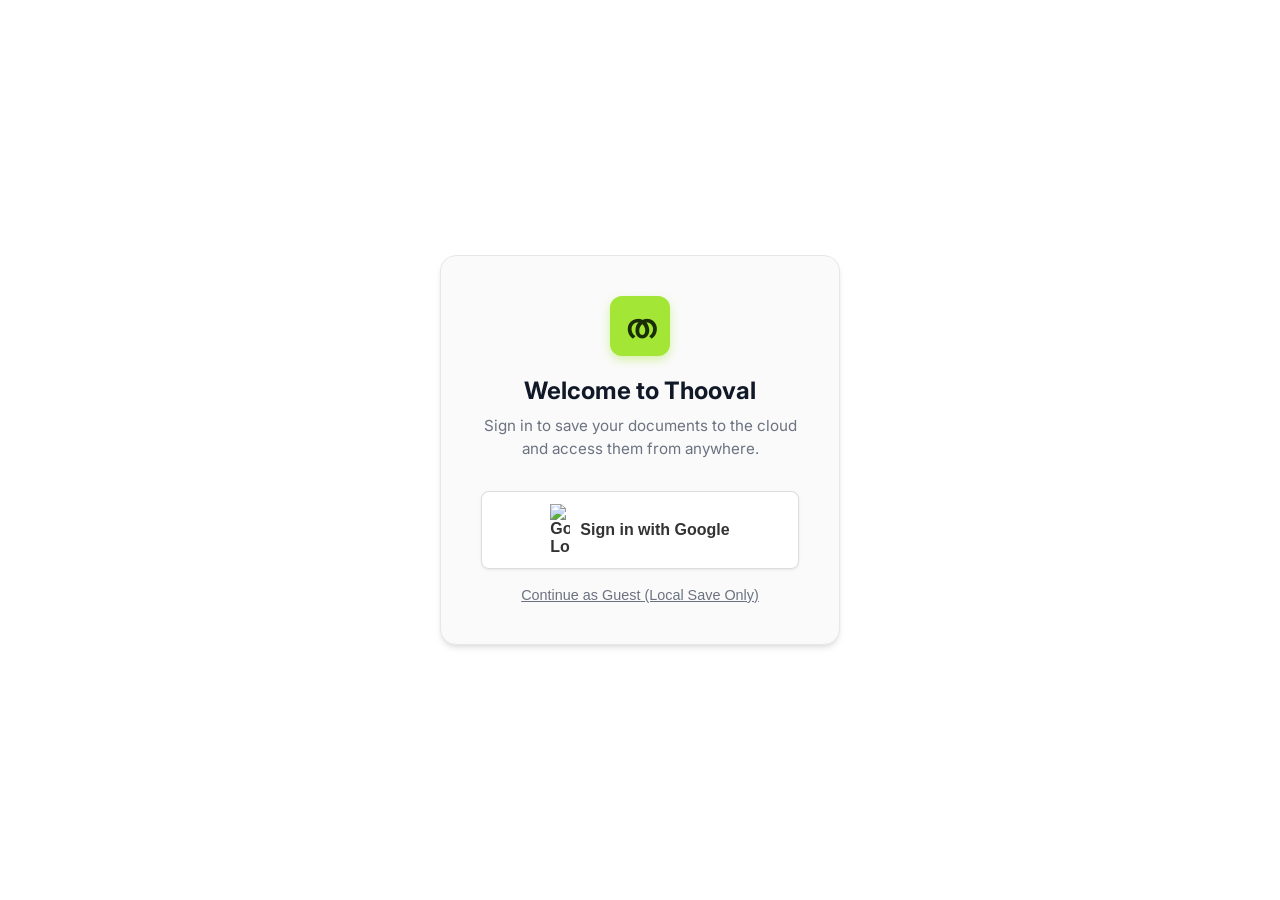
==== index.html @ 460cd30b "an" ====
<!DOCTYPE html>
<html lang="ml">
<head>
    <meta charset="UTF-8">
    <meta name="viewport" content="width=device-width, initial-scale=1.0">
    <title>Thooval | Advanced Manglish Rich Editor</title>
    <link href="https://fonts.googleapis.com/css2?family=Inter:wght@400;500;600&family=Manjari:wght@400;700&family=Chilanka&family=Gayathri:wght@400;700&family=Noto+Sans+Malayalam:wght@400;700&family=Meera+Inimai&family=Anek+Malayalam:wght@400;700&display=swap" rel="stylesheet">
    <script src="https://unpkg.com/@phosphor-icons/web"></script>
    <script src="https://code.jquery.com/jquery-3.7.1.min.js"></script>
    <style>
        :root {
            --accent-color: #a3e635; 
            --accent-hover: #84cc16;
            --accent-light: #ecfccb; 
            --text-on-accent: #1a2e05; 
            --bg-main: #ffffff;
            --bg-sidebar: #fafafa;
            --text-primary: #111827;
            --text-secondary: #6b7280;
            --border-color: #e5e7eb;
            --radius: 8px;
            --shadow: 0 4px 6px -1px rgba(0, 0, 0, 0.1), 0 2px 4px -1px rgba(0, 0, 0, 0.06);
        }
        body.dark-theme {
            --bg-main: #111827;
            --bg-sidebar: #1f2937;
            --text-primary: #f9fafb;
            --text-secondary: #9ca3af;
            --border-color: #374151;
            --accent-light: #374151;
            --text-on-accent: #111827;
            --shadow: 0 4px 6px -1px rgba(0, 0, 0, 0.5);
        }
        * { box-sizing: border-box; margin: 0; padding: 0; }
        body { font-family: 'Inter', sans-serif; background-color: var(--bg-main); color: var(--text-primary); height: 100vh; width: 100vw; overflow: hidden; display: flex; transition: background-color 0.3s, color 0.3s; }

        /* --- LOGIN OVERLAY & BACKGROUND ANIMATION --- */
        .login-overlay { position: fixed; top: 0; left: 0; width: 100vw; height: 100vh; background: var(--bg-main); z-index: 9999; display: flex; justify-content: center; align-items: center; flex-direction: column; transition: opacity 0.5s ease; overflow: hidden; }
        
        /* Background Floating Letters Animation */
        .bg-animation { position: absolute; top: 0; left: 0; width: 100%; height: 100%; z-index: -1; pointer-events: none; overflow: hidden; }
        .bg-letter { position: absolute; font-size: 5rem; color: var(--accent-color); opacity: 0; font-family: 'Chilanka', cursive; font-weight: bold; animation: floatAndFade 8s infinite ease-in-out; filter: blur(0.5px); }
        @keyframes floatAndFade {
            0% { opacity: 0; transform: scale(0.6) translateY(30px) rotate(-10deg); }
            30% { opacity: 0.15; transform: scale(1.1) translateY(0) rotate(5deg); }
            70% { opacity: 0.15; transform: scale(1) translateY(-15px) rotate(0deg); }
            100% { opacity: 0; transform: scale(0.8) translateY(-40px) rotate(10deg); }
        }

        .login-box { background: var(--bg-sidebar); border: 1px solid var(--border-color); padding: 40px; border-radius: 16px; box-shadow: var(--shadow); text-align: center; max-width: 400px; width: 90%; position: relative; z-index: 10; backdrop-filter: blur(10px); }
        .login-logo { width: 60px; height: 60px; background-color: var(--accent-color); color: var(--text-on-accent); border-radius: 12px; display: flex; justify-content: center; align-items: center; font-size: 2rem; font-weight: bold; margin: 0 auto 20px auto; box-shadow: 0 4px 10px rgba(163, 230, 53, 0.4); }
        .login-title { font-size: 1.5rem; font-weight: 700; margin-bottom: 10px; color: var(--text-primary); }
        .login-subtitle { font-size: 0.95rem; color: var(--text-secondary); margin-bottom: 30px; line-height: 1.5; }
        .btn-google { background: #ffffff; color: #333; border: 1px solid #ddd; padding: 12px 20px; border-radius: 8px; font-weight: 600; font-size: 1rem; cursor: pointer; display: flex; align-items: center; justify-content: center; gap: 10px; width: 100%; transition: 0.2s; margin-bottom: 15px; box-shadow: 0 1px 3px rgba(0,0,0,0.08); }
        .btn-google:hover { background: #f8f9fa; }
        .btn-google img { width: 20px; }
        .btn-guest { background: transparent; color: var(--text-secondary); border: none; font-size: 0.9rem; cursor: pointer; text-decoration: underline; transition: 0.2s; }
        .btn-guest:hover { color: var(--text-primary); }

        /* --- MOBILE TOP HEADER --- */
        .mobile-header { display: none; }
        
        /* --- LEFT SIDEBAR --- */
        .sidebar { width: 260px; height: 100vh; background-color: var(--bg-sidebar); border-right: 1px solid var(--border-color); display: flex; flex-direction: column; padding: 24px 20px; flex-shrink: 0; transition: all 0.3s ease; z-index: 1000; }
        .brand { display: flex; align-items: center; gap: 12px; font-size: 1.25rem; font-weight: 700; margin-bottom: 30px; }
        .brand-logo { width: 32px; height: 32px; background-color: var(--accent-color); color: var(--text-on-accent); border-radius: 8px; display: flex; justify-content: center; align-items: center; font-size: 1.2rem; box-shadow: 0 4px 10px rgba(163, 230, 53, 0.4); }
        .new-file-btn { background-color: var(--accent-color); color: var(--text-on-accent); border: none; padding: 12px; border-radius: var(--radius); cursor: pointer; font-weight: 600; font-size: 0.95rem; display: flex; align-items: center; gap: 8px; transition: 0.2s; width: 100%; }
        .new-file-btn:hover { background-color: var(--accent-hover); }

        .file-list { margin-top: 10px; display: flex; flex-direction: column; gap: 8px; overflow-y: auto; max-height: 30vh; }
        .list-header { font-size: 0.75rem; text-transform: uppercase; font-weight: 600; color: var(--text-secondary); margin-bottom: 5px; letter-spacing: 0.5px; }
        .file-item { padding: 10px 12px; border-radius: var(--radius); cursor: pointer; font-weight: 500; font-size: 0.9rem; display: flex; align-items: center; justify-content: space-between; color: var(--text-secondary); transition: 0.2s; }
        .file-item.active { background-color: var(--accent-light); color: var(--text-on-accent); border-color: var(--accent-color); }
        .file-title-wrapper { display: flex; align-items: center; gap: 8px; overflow: hidden; white-space: nowrap; }
        .file-title-wrapper span { overflow: hidden; text-overflow: ellipsis; }
        .btn-delete-file { background: transparent; border: none; color: #ef4444; font-size: 1.1rem; cursor: pointer; display: none; padding: 2px; border-radius: 4px; transition: 0.2s;}
        .btn-delete-file:hover { background: #fee2e2; }
        .file-item:hover .btn-delete-file { display: block; }
        
        /* --- DICTIONARY --- */
        .dictionary-section { margin-top: 20px; padding-top: 20px; border-top: 1px solid var(--border-color); display: flex; flex-direction: column; gap: 10px; flex-grow: 1; }
        .dict-title { font-size: 0.75rem; text-transform: uppercase; font-weight: 600; color: var(--text-secondary); letter-spacing: 0.5px; display: flex; align-items: center; gap: 5px; }
        .dict-input { width: 100%; padding: 10px; border-radius: var(--radius); border: 1px solid var(--border-color); outline: none; font-size: 0.9rem; background: var(--bg-main); color: var(--text-primary); transition: 0.2s; }
        .dict-input:focus { border-color: var(--accent-color); }
        .dict-results { display: flex; flex-direction: column; gap: 5px; max-height: 200px; overflow-y: auto; padding-right: 5px; }
        .dict-item { padding: 8px 10px; background: var(--bg-main); border: 1px solid var(--border-color); border-radius: var(--radius); cursor: pointer; font-family: 'Manjari', sans-serif; font-size: 1rem; color: var(--text-primary); display: flex; justify-content: space-between; align-items: center; transition: 0.2s; }
        .dict-item:hover { background: var(--accent-color); color: var(--text-on-accent); border-color: var(--accent-color); }
        .dict-pos { font-family: 'Inter', sans-serif; font-size: 0.65rem; text-transform: uppercase; opacity: 0.6; }

        /* User Profile & Theme */
        .bottom-actions { display: flex; align-items: center; justify-content: space-between; padding-top: 20px; border-top: 1px solid var(--border-color); margin-top: auto; }
        .user-profile { display: flex; align-items: center; gap: 10px; overflow: hidden;}
        .avatar { width: 36px; height: 36px; border-radius: 50%; background-color: var(--accent-color); color: var(--text-on-accent); display: flex; justify-content: center; align-items: center; font-weight: 600; font-size: 0.8rem; flex-shrink: 0; overflow: hidden; }
        .user-details { display: flex; flex-direction: column; overflow: hidden; white-space: nowrap; }
        .user-name { font-weight: 600; font-size: 0.85rem; overflow: hidden; text-overflow: ellipsis;}
        .user-email { font-size: 0.7rem; color: var(--text-secondary); overflow: hidden; text-overflow: ellipsis; }
        .action-icon-group { display: flex; gap: 5px; }
        .theme-toggle-btn { background: none; border: none; font-size: 1.3rem; color: var(--text-secondary); cursor: pointer; transition: 0.2s; padding: 4px; border-radius: 6px;}
        .theme-toggle-btn:hover { background: var(--bg-main); color: var(--accent-color); }
        .logout-btn { background: none; border: none; font-size: 1.3rem; color: var(--text-secondary); cursor: pointer; transition: 0.2s; padding: 4px; border-radius: 6px; display: none; }
        .logout-btn:hover { background: #fee2e2; color: #ef4444; }
        .sidebar-overlay { display: none; position: fixed; top: 0; left: 0; right: 0; bottom: 0; background: rgba(0,0,0,0.4); z-index: 999; }

        /* --- MAIN WORKSPACE --- */
        .workspace { flex-grow: 1; display: flex; flex-direction: column; background-color: var(--bg-main); height: 100vh; position: relative; width: calc(100% - 260px); }
        
        .toolbar { min-height: 60px; border-bottom: 1px solid var(--border-color); display: flex; align-items: center; padding: 10px 20px; gap: 8px; flex-wrap: wrap; background: var(--bg-main); }
        .toolbar-primary { display: flex; align-items: center; gap: 8px; flex-wrap: wrap; }
        .toolbar-secondary { display: flex; align-items: center; gap: 8px; flex-wrap: wrap; }
        .toolbar-expand-btn { display: none; }
        
        .tool-btn { background: transparent; border: none; color: var(--text-secondary); font-size: 1.2rem; cursor: pointer; padding: 6px; border-radius: 6px; display: flex; align-items: center; justify-content: center; transition: 0.2s; }
        .tool-btn:hover, .tool-btn.active { background-color: var(--accent-light); color: var(--text-primary); }
        .divider { width: 1px; height: 24px; background-color: var(--border-color); margin: 0 4px; }
        .select-format { border: 1px solid var(--border-color); padding: 6px; border-radius: 6px; cursor: pointer; font-size: 0.85rem; background: var(--bg-main); color: var(--text-primary); outline: none; }
        
        .color-picker-container { display: flex; align-items: center; gap: 6px; background: var(--bg-sidebar); border: 1px solid var(--border-color); padding: 4px 8px; border-radius: 20px; font-size: 0.85rem; color: var(--text-secondary); font-weight: 500;}
        .color-circle { width: 22px; height: 22px; border-radius: 50%; border: 1px solid var(--border-color); position: relative; overflow: hidden; cursor: pointer; box-shadow: inset 0 2px 4px rgba(0,0,0,0.1);}
        .color-circle input[type="color"] { position: absolute; top: -10px; left: -10px; width: 50px; height: 50px; opacity: 0; cursor: pointer; }
        
        .dropdown-wrapper { position: relative; }
        .table-popup { display: none; position: absolute; top: 100%; left: 0; background: var(--bg-main); border: 1px solid var(--border-color); border-radius: var(--radius); padding: 15px; box-shadow: var(--shadow); z-index: 100; min-width: 200px; margin-top: 5px; }
        .table-popup.show { display: block; }
        .table-popup-title { font-size: 0.8rem; font-weight: 600; margin-bottom: 10px; color: var(--text-secondary); }
        .table-inputs { display: flex; gap: 10px; margin-bottom: 10px; }
        .table-input { width: 50%; padding: 8px; border: 1px solid var(--border-color); border-radius: 4px; background: var(--bg-main); color: var(--text-primary); outline: none; }
        .table-btn { width: 100%; background: var(--accent-color); color: var(--text-on-accent); border: none; padding: 8px; border-radius: 4px; font-weight: 600; cursor: pointer; }

        .save-status { font-size: 0.8rem; color: var(--text-secondary); font-weight: 500; display: flex; align-items: center; gap: 5px; margin-left: auto; padding-left: 10px;}

        .suggestion-bar { padding: 12px 30px; display: flex; gap: 10px; align-items: center; min-height: 56px; background: var(--bg-sidebar); border-bottom: 1px solid var(--border-color); overflow-x: auto; white-space: nowrap; }
        .suggestion-placeholder { color: var(--text-secondary); font-size: 0.9rem; font-style: italic; }
        .suggestion-item { background: var(--bg-main); border: 1px solid var(--border-color); padding: 6px 16px; border-radius: 20px; cursor: pointer; font-family: 'Manjari', sans-serif; font-size: 1.1rem; transition: 0.2s; display: inline-block; color: var(--text-primary); }
        .suggestion-item.active, .suggestion-item:hover { background: var(--accent-color); color: var(--text-on-accent); border-color: var(--accent-color); }
        .suggestion-item.predictive { background: #e0f2fe; border-color: #38bdf8; color: #0369a1; font-size: 0.95rem; }
        body.dark-theme .suggestion-item.predictive { background: #0c4a6e; border-color: #0284c7; color: #bae6fd; }

        #editor { flex-grow: 1; width: 100%; padding: 40px; border: none; outline: none; font-family: 'Manjari', sans-serif; font-size: 18px; line-height: 1.8; color: var(--text-primary); overflow-y: auto; }
        #editor:empty:before { content: attr(placeholder); color: var(--text-secondary); opacity: 0.6; pointer-events: none; }
        #editor img { max-width: 100%; border-radius: 8px; margin: 10px 0; box-shadow: var(--shadow); }
        #editor table { border-collapse: collapse; width: 100%; margin: 15px 0; border: 1px solid var(--border-color); }
        #editor th, #editor td { border: 1px solid var(--border-color); padding: 10px; text-align: left; }
        #editor ul, #editor ol { margin-left: 20px; margin-bottom: 10px; }

        /* --- BTM STATUS BAR --- */
        .status-bar { min-height: 60px; border-top: 1px solid var(--border-color); display: flex; align-items: center; justify-content: space-between; padding: 10px 30px; background-color: var(--bg-main); flex-wrap: wrap; gap: 10px; }
        .status-bar-content { display: flex; justify-content: space-between; width: 100%; align-items: center; flex-wrap: wrap; gap: 10px; }
        .status-expand-btn { display: none; }
        .status-group { display: flex; gap: 10px; align-items: center; flex-wrap: wrap; }
        
        .action-btn { padding: 8px 16px; border-radius: 20px; border: 1px solid var(--border-color); background: var(--bg-main); color: var(--text-primary); font-weight: 500; font-size: 0.9rem; cursor: pointer; display: flex; align-items: center; gap: 6px; transition: 0.2s; white-space: nowrap; }
        .action-btn:hover { background: var(--bg-sidebar); border-color: var(--accent-color); }
        .action-btn.recording { background-color: #fee2e2; border-color: #ef4444; color: #b91c1c; animation: pulse 1.5s infinite; }
        .action-btn i { font-size: 1.2rem; }
        .btn-dtp { background-color: var(--accent-light); color: var(--text-on-accent); border-color: var(--accent-color); }

        .lang-toggle { display: flex; background: var(--bg-sidebar); border-radius: 20px; border: 1px solid var(--border-color); overflow: hidden; }
        .lang-btn { padding: 8px 16px; border: none; background: transparent; color: var(--text-primary); cursor: pointer; font-size: 0.9rem; transition: 0.2s; }
        .lang-btn.active { background: var(--accent-color); color: var(--text-on-accent); font-weight: 600; }
        .keyboard-toggle { display: flex; align-items: center; gap: 10px; font-size: 0.85rem; font-weight: 500; color: var(--text-secondary); background: var(--bg-sidebar); padding: 6px 12px; border-radius: 20px; border: 1px solid var(--border-color); }
        .keyboard-toggle label { display: flex; align-items: center; gap: 4px; cursor: pointer; }

        .modal-overlay { position: fixed; top: 0; left: 0; width: 100vw; height: 100vh; background: rgba(0, 0, 0, 0.4); display: none; justify-content: center; align-items: center; z-index: 2000; }
        .modal-content { background: var(--bg-main); padding: 25px; border-radius: 12px; width: 90%; max-width: 500px; box-shadow: var(--shadow); display: flex; flex-direction: column; gap: 15px; }
        .modal-header { display: flex; justify-content: space-between; align-items: center; font-weight: 600; font-size: 1.1rem; color: var(--text-primary); }
        .close-modal { cursor: pointer; font-size: 1.5rem; border: none; background: none; color: var(--text-secondary); }
        #fml-output-area { width: 100%; height: 150px; padding: 15px; border-radius: 8px; border: 1px solid var(--border-color); font-size: 1.2rem; resize: none; outline: none; background: var(--bg-main); color: var(--text-primary); }
        .modal-btn { background: var(--accent-color); color: var(--text-on-accent); border: none; padding: 12px; border-radius: 8px; font-weight: 600; cursor: pointer; }

        @keyframes pulse { 0% { box-shadow: 0 0 0 0 rgba(239, 68, 68, 0.4); } 70% { box-shadow: 0 0 0 6px rgba(239, 68, 68, 0); } 100% { box-shadow: 0 0 0 0 rgba(239, 68, 68, 0); } }
        @keyframes spin { 100% { transform: rotate(360deg); } }

        /* --- MOBILE RESPONSIVE TWEAKS --- */
        @media (max-width: 768px) {
            .sidebar { position: fixed; left: -260px; top: 0; }
            .sidebar.open { left: 0; }
            .sidebar-overlay.open { display: block; }
            .workspace { width: 100%; }
            
            /* Mobile Top Header */
            .mobile-header { display: flex; align-items: center; justify-content: space-between; padding: 10px 20px; background: var(--bg-sidebar); border-bottom: 1px solid var(--border-color); }
            .mobile-menu-toggle { background: none; border: none; font-size: 1.5rem; color: var(--text-primary); cursor: pointer; }
            .mobile-brand { display: flex; align-items: center; gap: 8px; font-size: 1.1rem; font-weight: 700; color: var(--text-primary); }
            .mobile-user-profile { display: flex; align-items: center; gap: 10px; }
            
            /* Mobile Toolbar Hide/Show */
            .toolbar { flex-direction: column; align-items: stretch; padding: 10px 15px; }
            .toolbar-primary { display: flex; width: 100%; justify-content: flex-start; }
            .toolbar-secondary { display: none; width: 100%; border-top: 1px dashed var(--border-color); padding-top: 10px; margin-top: 5px; justify-content: flex-start; }
            .toolbar-secondary.expanded { display: flex; }
            .toolbar-expand-btn { display: flex; background: var(--bg-sidebar); border: 1px solid var(--border-color); border-radius: 6px; color: var(--text-secondary); font-size: 1.2rem; cursor: pointer; padding: 4px; margin-left: auto; }
            .save-status { margin: 10px auto 0 auto; width: 100%; justify-content: center; padding: 0; border: none; }
            
            /* Mobile Bottom Bar Hide/Show */
            .status-bar { padding: 10px 15px; flex-direction: column; }
            .status-bar-content { display: none; flex-direction: column; width: 100%; gap: 15px; }
            .status-bar-content.expanded { display: flex; }
            .status-expand-btn { display: flex; width: 100%; justify-content: center; background: none; border: none; font-size: 1rem; font-weight: 500; color: var(--text-secondary); cursor: pointer; padding: 5px 0; border-bottom: 1px solid var(--border-color); margin-bottom: 5px;}
            .status-group { justify-content: center; width: 100%; }
        }
    </style>
</head>
<body>

    <div class="login-overlay" id="login-overlay">
        <div class="bg-animation">
            <div class="bg-letter" style="left: 10%; top: 20%; animation-delay: 0s; font-size: 6rem;">അ</div>
            <div class="bg-letter" style="left: 80%; top: 15%; animation-delay: 1.5s; font-size: 4rem;">ക</div>
            <div class="bg-letter" style="left: 25%; top: 70%; animation-delay: 3s; font-size: 7rem;">മ</div>
            <div class="bg-letter" style="left: 70%; top: 80%; animation-delay: 0.5s; font-size: 5rem;">ല</div>
            <div class="bg-letter" style="left: 50%; top: 35%; animation-delay: 4s; font-size: 8rem; opacity: 0.05;">തൂ</div>
            <div class="bg-letter" style="left: 85%; top: 50%; animation-delay: 2.5s; font-size: 4.5rem;">ർ</div>
            <div class="bg-letter" style="left: 15%; top: 50%; animation-delay: 1s; font-size: 6.5rem;">ജ്ഞ</div>
            <div class="bg-letter" style="left: 40%; top: 85%; animation-delay: 5s; font-size: 5.5rem;">ശ്ര</div>
        </div>

        <div class="login-box">
            <div class="login-logo">ത</div>
            <h1 class="login-title">Welcome to Thooval</h1>
            <p class="login-subtitle">Sign in to save your documents to the cloud and access them from anywhere.</p>
            <button class="btn-google" id="btn-google-login">
                <img src="https://upload.wikimedia.org/wikipedia/commons/c/c1/Google_%22G%22_logo.svg" alt="Google Logo">
                Sign in with Google
            </button>
            <button class="btn-guest" id="btn-guest-login">Continue as Guest (Local Save Only)</button>
        </div>
    </div>

    <div class="sidebar-overlay" id="sidebar-overlay"></div>

    <aside class="sidebar" id="sidebar">
        <div class="brand"><div class="brand-logo">ത</div> Thooval</div>
        <button class="new-file-btn" id="btn-new-file"><i class="ph ph-plus"></i> New File</button>
        
        <div class="file-list" id="cloud-file-list">
            <div class="list-header">My Documents</div>
        </div>

        <div class="dictionary-section">
            <div class="dict-title"><i class="ph ph-book-bookmark"></i> Dictionary Search</div>
            <input type="text" id="dict-input" class="dict-input" placeholder="Type English word here...">
            <div id="dict-results" class="dict-results"></div>
        </div>

        <div class="bottom-actions">
            <div class="user-profile" id="user-profile-box">
                <div class="avatar" id="user-avatar">G</div>
                <div class="user-details">
                    <span class="user-name" id="user-name-display">Guest</span>
                    <span class="user-email" id="user-email-display">Guest Mode</span>
                </div>
            </div>
            <div class="action-icon-group">
                <button class="theme-toggle-btn" id="btn-theme" title="Toggle Theme"><i class="ph ph-moon"></i></button>
                <button class="logout-btn" id="btn-logout" title="Sign Out"><i class="ph ph-sign-out"></i></button>
            </div>
        </div>
    </aside>

    <main class="workspace">
        
        <header class="mobile-header">
            <button class="mobile-menu-toggle" id="mobile-menu-btn"><i class="ph ph-list"></i></button>
            <div class="mobile-brand">
                <div class="brand-logo" style="width:26px; height:26px; font-size:1rem;">തൂ</div> Thooval
            </div>
            <div class="mobile-user-profile">
                <div class="avatar mobile-avatar" id="mobile-user-avatar" style="width:28px; height:28px;">G</div>
                <button class="logout-btn mobile-logout-btn" id="mobile-logout" style="display:none; color:#ef4444;"><i class="ph ph-sign-out"></i></button>
            </div>
        </header>

        <div class="toolbar">
            <div class="toolbar-primary">
                <button class="tool-btn" onclick="document.execCommand('undo')" title="Undo"><i class="ph ph-arrow-u-up-left"></i></button>
                <button class="tool-btn" onclick="document.execCommand('redo')" title="Redo"><i class="ph ph-arrow-u-up-right"></i></button>
                <div class="divider"></div>
                <button class="tool-btn" onclick="document.execCommand('bold')" title="Bold"><i class="ph ph-text-b"></i></button>
                <button class="tool-btn" onclick="document.execCommand('italic')" title="Italic"><i class="ph ph-text-italic"></i></button>
                <button class="tool-btn" onclick="document.execCommand('underline')" title="Underline"><i class="ph ph-text-underline"></i></button>
                <div class="divider"></div>
                
                <div class="color-picker-container" title="Text Color">
                    <div class="color-circle" style="background-color: #000000;" id="textColorDisplay">
                        <input type="color" onchange="document.execCommand('foreColor', false, this.value); document.getElementById('textColorDisplay').style.backgroundColor = this.value;">
                    </div>
                </div>
                
                <button class="toolbar-expand-btn" id="btn-toolbar-expand"><i class="ph ph-caret-down"></i></button>
            </div>

            <div class="toolbar-secondary" id="toolbar-secondary">
                <button class="tool-btn" onclick="document.execCommand('justifyLeft')" title="Align Left"><i class="ph ph-text-align-left"></i></button>
                <button class="tool-btn" onclick="document.execCommand('justifyCenter')" title="Align Center"><i class="ph ph-text-align-center"></i></button>
                <button class="tool-btn" onclick="document.execCommand('justifyRight')" title="Align Right"><i class="ph ph-text-align-right"></i></button>
                <button class="tool-btn" onclick="document.execCommand('justifyFull')" title="Justify"><i class="ph ph-text-align-justify"></i></button>
                <div class="divider"></div>
                <button class="tool-btn" onclick="document.execCommand('insertUnorderedList')" title="Bullet List"><i class="ph ph-list-bullets"></i></button>
                <button class="tool-btn" onclick="document.execCommand('insertOrderedList')" title="Numbered List"><i class="ph ph-list-numbers"></i></button>
                <div class="divider"></div>

                <select class="select-format" onchange="document.execCommand('fontName', false, this.value)" title="Font Family">
                    <option value="'Manjari', sans-serif" style="font-family: 'Manjari', sans-serif;">Manjari (മഞ്ചരി)</option>
                    <option value="'Chilanka', cursive" style="font-family: 'Chilanka', cursive;">Chilanka (ചിലങ്ക)</option>
                    <option value="'Gayathri', sans-serif" style="font-family: 'Gayathri', sans-serif;">Gayathri (ഗായത്രി)</option>
                    <option value="'Noto Sans Malayalam', sans-serif" style="font-family: 'Noto Sans Malayalam', sans-serif;">Noto Sans (നോട്ടോ)</option>
                    <option value="'Meera Inimai', sans-serif" style="font-family: 'Meera Inimai', sans-serif;">Meera (മീര)</option>
                    <option value="'Anek Malayalam', sans-serif" style="font-family: 'Anek Malayalam', sans-serif;">Anek (അനേക്)</option>
                </select>
                <select class="select-format" onchange="document.execCommand('fontSize', false, this.value)" title="Font Size">
                    <option value="3">Normal</option>
                    <option value="4">Large</option>
                    <option value="5">Huge</option>
                </select>
                <div class="divider"></div>

                <div class="color-picker-container" title="Highlight Color">
                    <i class="ph ph-highlighter"></i>
                    <div class="color-circle" style="background-color: #ffff00;" id="bgColorDisplay">
                        <input type="color" value="#ffff00" onchange="document.execCommand('hiliteColor', false, this.value); document.getElementById('bgColorDisplay').style.backgroundColor = this.value;">
                    </div>
                </div>
                <div class="divider"></div>

                <input type="file" id="image-upload" accept="image/*" style="display: none;">
                <button class="tool-btn" id="btn-image" title="Insert Picture"><i class="ph ph-image"></i></button>
                
                <div class="dropdown-wrapper">
                    <button class="tool-btn" id="btn-table-toggle" title="Insert Table"><i class="ph ph-table"></i></button>
                    <div class="table-popup" id="table-popup">
                        <div class="table-popup-title">Table Size</div>
                        <div class="table-inputs">
                            <input type="number" id="tbl-rows" class="table-input" min="1" max="10" value="3" title="Rows" placeholder="Rows">
                            <input type="number" id="tbl-cols" class="table-input" min="1" max="10" value="3" title="Columns" placeholder="Cols">
                        </div>
                        <button class="table-btn" id="btn-insert-table">Insert Table</button>
                    </div>
                </div>

                <button class="tool-btn" id="btn-print" title="Print Document"><i class="ph ph-printer"></i></button>
            </div>
            
            <div class="save-status" id="save-status"><i class="ph ph-cloud-check"></i> Local Ready</div>
        </div>

        <div class="suggestion-bar" id="suggestion-bar">
            <span class="suggestion-placeholder">Type in English (e.g., 'namaskaram')...</span>
        </div>

        <div id="editor" contenteditable="true" placeholder="Start typing Malayalam here..."></div>

        <div class="status-bar">
            <button class="status-expand-btn" id="btn-status-expand"><i class="ph ph-caret-up"></i> More Options</button>
            <div class="status-bar-content" id="status-bar-content">
                <div class="status-group">
                    <div class="lang-toggle">
                        <button class="lang-btn active" id="btn-lang-ml">മലയാളം</button>
                        <button class="lang-btn" id="btn-lang-en">English</button>
                    </div>
                    
                    <div class="keyboard-toggle">
                        <label><input type="radio" name="kbd" value="phonetic" checked> Phonetic</label>
                        <label><input type="radio" name="kbd" value="inscript"> Inscript</label>
                    </div>

                    <button class="action-btn" id="btn-voice"><i class="ph ph-microphone"></i> Voice Typing</button>
                </div>
                <div class="status-group">
                    <button class="action-btn" id="btn-copy-uni"><i class="ph ph-copy"></i> Unicode</button>
                    <button class="action-btn btn-dtp" id="btn-copy-fml"><i class="ph ph-file-code"></i> Generate FML-TT</button>
                </div>
            </div>
        </div>

        <div class="modal-overlay" id="fml-modal">
            <div class="modal-content">
                <div class="modal-header">
                    <span>FML-TT Converted Text</span>
                    <button class="close-modal" id="close-modal">&times;</button>
                </div>
                <p style="font-size: 0.85rem; color: var(--text-secondary);">Your custom mappings applied successfully. Ready for DTP Software.</p>
                <textarea id="fml-output-area"></textarea>
                <button class="modal-btn" id="modal-copy-btn">📋 Copy to Clipboard</button>
            </div>
        </div>
    </main>

    <script type="module">
        import { initializeApp } from "https://www.gstatic.com/firebasejs/10.8.0/firebase-app.js";
        import { getAuth, signInWithPopup, GoogleAuthProvider, onAuthStateChanged, signOut } from "https://www.gstatic.com/firebasejs/10.8.0/firebase-auth.js";
        import { getFirestore, collection, addDoc, getDocs, doc, updateDoc, deleteDoc, onSnapshot, serverTimestamp, query, orderBy } from "https://www.gstatic.com/firebasejs/10.8.0/firebase-firestore.js";

        // Your Firebase Keys
        const firebaseConfig = {
            apiKey: "AIzaSyBQFJ1lqnSdqFKEGnE4TzjfBdnxrrlG740",
            authDomain: "thooval-6b344.firebaseapp.com",
            projectId: "thooval-6b344",
            storageBucket: "thooval-6b344.firebasestorage.app",
            messagingSenderId: "850368774501",
            appId: "1:850368774501:web:3abfb1b8c6f71ef2aba18c"
        };
        
        const app = initializeApp(firebaseConfig);
        const auth = getAuth(app);
        const db = getFirestore(app);

        let currentUserId = null;
        let currentFileId = null;
        let saveTimeout;
        let currentLang = 'ml'; 
        let currentKeyboard = 'phonetic';

        // --- AUTH OBSERVER ---
        onAuthStateChanged(auth, (user) => {
            if (user) {
                currentUserId = user.uid;
                // Desktop
                $('#user-name-display').text(user.displayName); 
                $('#user-email-display').text(user.email); 
                $('#user-avatar').html(`<img src="${user.photoURL}" style="width:100%; border-radius:50%;">`); 
                $('#btn-logout').show(); 
                
                // Mobile
                $('#mobile-user-avatar').html(`<img src="${user.photoURL}" style="width:100%; border-radius:50%;">`);
                $('#mobile-logout').show();

                $('#login-overlay').css('opacity', '0');
                setTimeout(() => $('#login-overlay').hide(), 500);
                $('#save-status').html('<i class="ph ph-cloud-check"></i> Cloud Sync Active');
                
                loadUserFiles();
            } else {
                currentUserId = null;
                $('#btn-logout').hide();
                $('#mobile-logout').hide();
                $('#login-overlay').show().css('opacity', '1');
            }
        });

        // --- LOGIN & LOGOUT ---
        $('#btn-google-login').click(function() {
            signInWithPopup(auth, new GoogleAuthProvider()).catch((error) => {
                console.error("Login Error:", error);
                alert("Login failed! Ensure your domain is added to Firebase Authorized Domains.");
            });
        });

        $('#btn-guest-login').click(function() {
            $('#login-overlay').css('opacity', '0');
            setTimeout(() => $('#login-overlay').hide(), 500);
            $('#save-status').html('<i class="ph ph-warning-circle"></i> Guest Mode');
            currentFileId = 'local-draft';
            $('#cloud-file-list').html('<div class="list-header">Drafts</div><div class="file-item active" data-id="local-draft"><div class="file-title-wrapper"><i class="ph ph-file-text"></i> <span>Local_Draft.txt</span></div></div>');
            if(localStorage.getItem('local-draft')) $('#editor').html(localStorage.getItem('local-draft'));
        });

        const handleLogout = function() {
            if(confirm("Do you want to sign out of your account?")) {
                signOut(auth);
            }
        };
        $('#btn-logout').click(handleLogout);
        $('#mobile-logout').click(handleLogout);

        // --- AUTO SAVE ---
        $('#editor').on('input', function() {
            clearTimeout(saveTimeout);
            $('#save-status').html('<i class="ph ph-spinner-gap" style="animation: spin 1s linear infinite;"></i> Saving...');
            
            saveTimeout = setTimeout(async () => {
                let content = $(this).html();
                if (currentUserId && currentFileId && currentFileId !== 'local-draft') {
                    try {
                        const fileRef = doc(db, `users/${currentUserId}/files`, currentFileId);
                        await updateDoc(fileRef, { content: content, lastModified: serverTimestamp() });
                        $('#save-status').html('<i class="ph ph-cloud-check" style="color: var(--accent-color);"></i> Saved to Cloud');
                    } catch (error) {
                        $('#save-status').html('<i class="ph ph-warning-circle" style="color: red;"></i> Save Error');
                    }
                } else if (!currentUserId) {
                    localStorage.setItem('local-draft', content);
                    $('#save-status').html('<i class="ph ph-check-circle"></i> Saved locally');
                }
            }, 2000);
        });

        // --- NEW FILE ---
        $('#btn-new-file').click(async function() {
            if(!currentUserId) return alert("Please log in to create multiple cloud files.");
            let newTitle = prompt("Enter new file name:", "Untitled Document");
            if(!newTitle) return;

            try {
                const docRef = await addDoc(collection(db, `users/${currentUserId}/files`), {
                    title: newTitle, content: "", lastModified: serverTimestamp()
                });
                currentFileId = docRef.id;
                $('#editor').html(''); 
                // Auto hide sidebar on mobile after new file
                if(window.innerWidth <= 768) { $('#sidebar, #sidebar-overlay').removeClass('open'); }
            } catch (error) { console.error("Error creating file:", error); }
        });

        // --- DELETE FILE BUTTON ---
        $(document).on('click', '.btn-delete-file', async function(e) {
            e.stopPropagation(); 
            if(!currentUserId) return alert("Cannot delete guest file.");
            
            let fileId = $(this).closest('.file-item').attr('data-id');
            if(confirm("Are you sure you want to completely delete this file? This cannot be undone.")) {
                try {
                    await deleteDoc(doc(db, `users/${currentUserId}/files`, fileId));
                    if(currentFileId === fileId) {
                        currentFileId = null;
                        $('#editor').html('<p style="color:var(--text-secondary);">File deleted. Please select or create a new file.</p>');
                        $('#save-status').html('<i class="ph ph-trash"></i> File Deleted');
                    }
                } catch(error) {
                    console.error("Error deleting file:", error);
                }
            }
        });

        // --- LOAD FILES ---
        function loadUserFiles() {
            const q = query(collection(db, `users/${currentUserId}/files`), orderBy("lastModified", "desc"));
            onSnapshot(q, (snapshot) => {
                let fileList = $('#cloud-file-list');
                fileList.html('<div class="list-header">My Documents</div>');
                
                if (snapshot.empty) {
                    addDoc(collection(db, `users/${currentUserId}/files`), {
                        title: "Welcome Document", content: "<h1>നമസ്കാരം!</h1><p>ഇവിടെ മലയാളം ടൈപ്പ് ചെയ്തു തുടങ്ങാം...</p>", lastModified: serverTimestamp()
                    });
                    return;
                }

                let isFirst = true;
                snapshot.forEach(docSnap => {
                    let data = docSnap.data();
                    if (isFirst && !currentFileId) {
                        currentFileId = docSnap.id;
                        $('#editor').html(data.content);
                    }
                    let isActive = (currentFileId === docSnap.id) ? 'active' : '';
                    
                    fileList.append(`
                        <div class="file-item ${isActive}" data-id="${docSnap.id}">
                            <div class="file-title-wrapper">
                                <i class="ph ph-file-text"></i> <span>${data.title}</span>
                            </div>
                            <button class="btn-delete-file" title="Delete File"><i class="ph ph-trash"></i></button>
                        </div>
                    `);
                    isFirst = false;
                });
            });
        }

        // --- SWITCH FILES ---
        $(document).on('click', '.file-item', async function() {
            if(!currentUserId || $(this).attr('data-id') === 'local-draft') return; 
            let fileId = $(this).attr('data-id');
            if(fileId === currentFileId) return; 
            
            $('.file-item').removeClass('active');
            $(this).addClass('active');
            currentFileId = fileId;
            
            $('#editor').html('<p style="color:var(--text-secondary);"><i class="ph ph-spinner-gap" style="animation: spin 1s linear infinite;"></i> Loading document...</p>');
            
            const querySnapshot = await getDocs(query(collection(db, `users/${currentUserId}/files`)));
            querySnapshot.forEach((docSnap) => {
                if(docSnap.id === fileId) $('#editor').html(docSnap.data().content);
            });
            
            // Auto hide sidebar on mobile after click
            if(window.innerWidth <= 768) { $('#sidebar, #sidebar-overlay').removeClass('open'); }
        });

        // ==========================================
        // TEXT EDITOR & MALAYALAM TYPING LOGIC
        // ==========================================
        $(document).ready(function() {
            $('#editor').focus();
            
            $('#btn-theme').click(function() {
                $('body').toggleClass('dark-theme');
                $(this).html($('body').hasClass('dark-theme') ? '<i class="ph ph-sun"></i>' : '<i class="ph ph-moon"></i>');
            });

            // Mobile Toggles UI
            $('#btn-toolbar-expand').click(function() {
                $('#toolbar-secondary').toggleClass('expanded');
                $(this).find('i').toggleClass('ph-caret-down ph-caret-up');
            });
            $('#btn-status-expand').click(function() {
                $('#status-bar-content').toggleClass('expanded');
                $(this).find('i').toggleClass('ph-caret-up ph-caret-down');
            });
            $('#mobile-menu-btn').click(() => { $('#sidebar, #sidebar-overlay').addClass('open'); });
            $('#sidebar-overlay').click(() => { $('#sidebar, #sidebar-overlay').removeClass('open'); });

            // Tools
            $('#btn-image').click(() => $('#image-upload').click());
            $('#image-upload').change(function() {
                let file = this.files[0];
                if (file) {
                    let reader = new FileReader();
                    reader.onload = function(e) { document.execCommand('insertImage', false, e.target.result); }
                    reader.readAsDataURL(file);
                }
            });

            $('#btn-table-toggle').click(function(e) { e.stopPropagation(); $('#table-popup').toggleClass('show'); });
            $(document).click(function() { $('#table-popup').removeClass('show'); });
            $('#table-popup').click(function(e) { e.stopPropagation(); });
            $('#btn-insert-table').click(function() {
                let rows = $('#tbl-rows').val(); let cols = $('#tbl-cols').val();
                let html = '<br><table border="1"><tbody>';
                for(let r=0; r<rows; r++) { html += '<tr>'; for(let c=0; c<cols; c++) html += `<td>Row ${r+1}, Col ${c+1}</td>`; html += '</tr>'; }
                html += '</tbody></table><br>';
                $('#editor').focus(); document.execCommand('insertHTML', false, html); $('#table-popup').removeClass('show');
            });

            $('#btn-print').click(function() {
                let content = $('#editor').html();
                let printWin = window.open('', '', 'height=700,width=900');
                printWin.document.write('<html><head><title>Print Document</title><style>body{font-family: Manjari, sans-serif; font-size: 18px; line-height: 1.6; padding: 40px;} table{border-collapse:collapse; width:100%; margin:15px 0;} th,td{border:1px solid #000; padding:10px; text-align:left;} img{max-width:100%;}</style></head><body>' + content + '</body></html>');
                printWin.document.close(); setTimeout(() => { printWin.print(); printWin.close(); }, 500);
            });

            let savedRange = null;
            function saveSelection() { let sel = window.getSelection(); if (sel.getRangeAt && sel.rangeCount) savedRange = sel.getRangeAt(0); }
            function restoreSelection() { if (savedRange) { let sel = window.getSelection(); sel.removeAllRanges(); sel.addRange(savedRange); } }
            $('#editor').on('keyup mouseup blur', saveSelection);

            // Lang Toggles
            $('#btn-lang-en').click(function() { currentLang = 'en'; $('.lang-btn').removeClass('active'); $(this).addClass('active'); clearSuggestions(); $('#editor').focus(); });
            $('#btn-lang-ml').click(function() { currentLang = 'ml'; $('.lang-btn').removeClass('active'); $(this).addClass('active'); clearSuggestions(); $('#editor').focus(); });
            $('input[name="kbd"]').change(function() { currentKeyboard = $(this).val(); clearSuggestions(); $('#editor').focus(); });
            
            // Dictionary
            let dictTimer;
            $('#dict-input').on('input', function() {
                let word = $(this).val().trim();
                if (word.length < 2) return $('#dict-results').empty();
                clearTimeout(dictTimer);
                dictTimer = setTimeout(() => {
                    $.get(`https://translate.googleapis.com/translate_a/single?client=gtx&sl=en&tl=ml&dt=t&dt=bd&q=${encodeURI(word)}`, function(data) {
                        $('#dict-results').empty(); let addedWords = new Set();
                        if (data && data[1]) { data[1].forEach(part => { if(part[1]) part[1].forEach(synonym => { if (!addedWords.has(synonym)) { addedWords.add(synonym); $('#dict-results').append(`<div class="dict-item" data-word="${synonym}">${synonym} <span class="dict-pos">${part[0]}</span></div>`); } }); }); }
                        if (data && data[0] && data[0][0]) { let primary = data[0][0][0]; if (!addedWords.has(primary)) $('#dict-results').prepend(`<div class="dict-item" data-word="${primary}">${primary} <span class="dict-pos">primary</span></div>`); }
                    });
                }, 500);
            });
            $(document).on('mousedown', '.dict-item', function(e) { e.preventDefault(); });
            $(document).on('click', '.dict-item', function() {
                let translatedWord = $(this).attr('data-word');
                $('#editor').focus(); restoreSelection(); document.execCommand("insertText", false, translatedWord + " "); saveSelection(); $('#dict-input').val(''); $('#dict-results').empty();
            });

            // --- PHONETIC TRANSLITERATION ---
            const nextWordDB = { 'ഞാൻ': ['വരുന്നു', 'പോവുകയാണ്', 'ഇന്ന്'], 'നിങ്ങൾ': ['എവിടെയാണ്', 'എന്താണ്', 'വരുന്നുണ്ടോ'], 'നമസ്കാരം': ['എന്തൊക്കെയുണ്ട്', 'സ്വാഗതം', 'കൂട്ടുകാരേ'], 'എന്താണ്': ['വിശേഷം', 'പരിപാടി', 'പേര്'], 'എനിക്ക്': ['വേണം', 'ഇഷ്ടമാണ്', 'അറിയാം'], 'വളരെ': ['നല്ലത്', 'സന്തോഷം', 'നന്ദി'] };
            let activeWordInfo = null; let isPredicting = false;

            function getWordBeforeCaret() {
                let sel = window.getSelection(); if (!sel.rangeCount) return null; let range = sel.getRangeAt(0); let node = range.startContainer;
                if (node.nodeType === 3) { 
                    let textBefore = node.textContent.substring(0, range.startOffset);
                    let match = textBefore.match(/([a-zA-Z]+)$/);
                    if (match) return { type: 'phonetic', word: match[1], node: node, startOffset: range.startOffset - match[1].length, endOffset: range.startOffset };
                    if (textBefore.endsWith(' ')) { let words = textBefore.trim().split(' '); let lastWord = words[words.length - 1]; if (nextWordDB[lastWord]) return { type: 'predict', words: nextWordDB[lastWord] }; }
                } return null;
            }

            $('#editor').on('input', function() {
                if (currentLang === 'en' || currentKeyboard === 'inscript') return;
                let info = getWordBeforeCaret();
                if (info && info.type === 'phonetic') { activeWordInfo = info; isPredicting = false; fetchSuggestions(info.word); } 
                else if (info && info.type === 'predict') { activeWordInfo = null; isPredicting = true; renderSuggestions(info.words, true); } 
                else { clearSuggestions(); }
            });

            $('#editor').on('keydown', function(e) {
                if (currentLang === 'en' || currentKeyboard === 'inscript') return;
                let $active = $('.suggestion-item.active');
                if ($('.suggestion-item').length > 0) {
                    if (e.key === 'Enter' || (e.key === ' ' && !isPredicting)) { e.preventDefault(); if ($active.length) $active.click(); } 
                    else if (e.key === 'ArrowRight') { e.preventDefault(); let $next = $active.next('.suggestion-item'); if ($next.length) { $active.removeClass('active'); $next.addClass('active'); } } 
                    else if (e.key === 'ArrowLeft') { e.preventDefault(); let $prev = $active.prev('.suggestion-item'); if ($prev.length) { $active.removeClass('active'); $prev.addClass('active'); } }
                }
            });

            function fetchSuggestions(word) { $.get(`https://inputtools.google.com/request?text=${word}&itc=ml-t-i0-und&num=5&cp=0&cs=1&ie=utf-8&oe=utf-8`, function(res) { if (res[0] === 'SUCCESS') renderSuggestions(res[1][0][1], false); }); }
            
            function renderSuggestions(words, isPredictionMode) {
                $('#suggestion-bar').empty();
                if (isPredictionMode) $('#suggestion-bar').append(`<span style="color:var(--accent-color); font-size:0.8rem; margin-right:5px;">✨ Smart Suggest:</span>`);
                words.forEach((word, index) => {
                    let $badge = $(`<span class="suggestion-item ${index === 0 ? 'active' : ''} ${isPredictionMode ? 'predictive' : ''}">${word}</span>`);
                    $badge.on('mousedown', function(e) { e.preventDefault(); });
                    $badge.on('click', function() { 
                        if(isPredictionMode) { 
                            $('#editor').focus(); restoreSelection(); document.execCommand("insertText", false, word + " "); saveSelection(); clearSuggestions();
                        } else replaceWord(word); 
                    });
                    $('#suggestion-bar').append($badge);
                });
            }

            function replaceWord(malayalamWord) {
                if (!activeWordInfo) return; 
                let sel = window.getSelection(); 
                let range = document.createRange();
                range.setStart(activeWordInfo.node, activeWordInfo.startOffset); 
                range.setEnd(activeWordInfo.node, activeWordInfo.endOffset);
                range.deleteContents(); 
                
                let textNode = document.createTextNode(malayalamWord + "\u00A0"); 
                range.insertNode(textNode);
                range.setStartAfter(textNode);
                sel.removeAllRanges(); 
                sel.addRange(range);
                
                clearSuggestions(); 
                saveSelection();
            }

            function clearSuggestions() { $('#suggestion-bar').html('<span class="suggestion-placeholder">Type in English (e.g., \'namaskaram\')...</span>'); activeWordInfo = null; isPredicting = false; }

            // Inscript Keyboard
            const inscriptMap = { 'D':'അ', 'E':'ആ', 'F':'ഇ', 'R':'ഈ', 'G':'ഉ', 'T':'ഊ', '+':'ഋ', 'S':'എ', 'W':'ഏ', 'A':'ഒ', 'Q':'ഓ', 'k':'ക', 'K':'ഖ', 'i':'ഗ', 'I':'ഘ', 'U':'ങ', ';':'ച', ':':'ഛ', 'p':'ജ', 'P':'ഝ', '}':'ഞ', "'":'ട', '"':'ഠ', '[':'ഡ', '{':'ഢ', 'C':'ണ', 'l':'ത', 'L':'ഥ', 'o':'ദ', 'O':'ധ', 'v':'ന', 'h':'പ', 'H':'ഫ', 'y':'ബ', 'Y':'ഭ', 'c':'മ', '/':'യ', 'j':'ര', 'n':'ല', 'b':'വ', 'M':'ശ', '<':'ഷ', 'm':'സ', 'u':'ഹ', 'N':'ള', '>':'ഴ', 'J':'റ', 'e':'ാ', 'f':'ി', 'r':'ീ', 'g':'ു', 't':'ൂ', '=':'ൃ', 's':'െ', 'w':'േ', 'a':'ൊ', 'q':'ോ', 'd':'്', 'X':'ം', '_':'ഃ' };
            $('#editor').on('keypress', function(e) {
                if (currentLang === 'ml' && currentKeyboard === 'inscript') {
                    let char = String.fromCharCode(e.which);
                    if (inscriptMap[char]) { 
                        e.preventDefault(); 
                        $('#editor').focus(); restoreSelection(); document.execCommand("insertText", false, inscriptMap[char]); saveSelection();
                    }
                }
            });

            // Voice Typing
            let recognition; let isRecording = false;
            if ('webkitSpeechRecognition' in window || 'SpeechRecognition' in window) {
                recognition = new (window.SpeechRecognition || window.webkitSpeechRecognition)();
                recognition.continuous = true; recognition.interimResults = true; 
                recognition.onstart = function() { isRecording = true; $('#btn-voice').addClass('recording').html('<i class="ph ph-stop"></i> Listening...'); };
                recognition.onresult = function(event) {
                    let finalTranscript = ''; let interimTranscript = '';
                    for (let i = event.resultIndex; i < event.results.length; ++i) { if (event.results[i].isFinal) finalTranscript += event.results[i][0].transcript; else interimTranscript += event.results[i][0].transcript; }
                    if (finalTranscript !== '') { $('#editor').focus(); restoreSelection(); document.execCommand("insertText", false, finalTranscript + " "); saveSelection(); }
                    if (interimTranscript !== '') $('#suggestion-bar').html(`<span style="color:var(--accent-color); font-weight:bold;">Hearing: ${interimTranscript}...</span>`); else clearSuggestions();
                };
                recognition.onerror = function() { $('#btn-voice').removeClass('recording').html('<i class="ph ph-microphone"></i> Voice Typing'); isRecording = false; };
                recognition.onend = function() { $('#btn-voice').removeClass('recording').html('<i class="ph ph-microphone"></i> Voice Typing'); isRecording = false; };
            }
            $('#btn-voice').on('click', function() {
                if (!recognition) return alert("Voice typing is not fully supported in this browser. Please use Chrome.");
                if (isRecording) recognition.stop(); else { recognition.lang = currentLang === 'ml' ? 'ml-IN' : 'en-IN'; recognition.start(); }
            });

            // --- FML CONVERSION ---
            $('#btn-copy-fml').on('click', function() {
                let text = $('#editor')[0].innerText || $('#editor').text(); 
                
                text = text.replace(/\u0D4A/g, "\u0D46\u0D3E").replace(/\u0D4B/g, "\u0D47\u0D3E").replace(/\u0D4C/g, "\u0D46\u0D57"); 
                const consGroup = "([ക-ഹളഴറൺ-ൿ](?:്[ക-ഹളഴറൺ-ൿ])*)"; 
                const leftVowels = "([\u0D46\u0D47\u0D48])"; 
                text = text.replace(new RegExp(consGroup + leftVowels, "g"), "$2$1");
                text = text.replace(/ണ്\u200D/g, "Æ").replace(/ന്\u200D/g, "³").replace(/ര്\u200D/g, "À").replace(/ല്\u200D/g, "Â").replace(/ള്\u200D/g, "Ä").replace(/[\u200C\u200D]/g, '');

                const conjuncts = { 'ദ്ദ': '±', 'ബ്ര': '{_', 'ന്ത്ര': '{´', 'ന്മ': '·', 'ട്ര': '{S', 'ത്സ': 'Õ', 'ന്ദ്ര': '{µ', 'ണ്ണ': '®', 'ന്ദ': 'µ', 'ന്ത': '´', 'ഗ്ര': '{K', 'ദ്ര്യ': '{Zy', 'ക്ല': '¢', 'ബ്ല': '»', 'സ്റ്റ': 'kvä', 'സ്ഥ': 'Ø', 'ജ്ജ': 'Ö', 'ക്ക': '¡', 'ക്ഷ': '£', 'ഗ്ഗ': '¤', 'ഗ്ന': '¥', 'ങ്ങ': '§', 'ച്ച': '¨', 'ഞ്ഞ': 'ª', 'ട്ട': '«', 'ത്ത': '¯', 'ന്ന': '¶', 'പ്പ': '¸', 'ബ്ബ': '³', 'ഭ്ഭ': '´', 'മ്മ': '½', 'യ്യ': '¿', 'ല്ല': 'Ã', 'വ്വ': 'Æ', 'ശ്ശ': 'È', 'സ്സ': 'Ê', 'ള്ള': 'Å', 'റ്റ': 'ä', 'ങ്ക': '¦', 'ഞ്ച': '©', 'ണ്ട': 'ï', 'മ്പ': '¼', 'ക്യ': 'Iy', 'ക്ര': '{I', 'ക്വ': 'Iz', 'ച്ഛ': 'b', 'ജ്ഞ': 'P', 'ഡ്ഡ': '«', 'ദ്ധ': '²', 'സ്ക': 'kv', 'സ്ത': 'kvX', 'സ്ന': 'kv\\', 'സ്പ': 'kv]', 'സ്മ': 'kvv', 'സ്വ': 'kzt', 'ശ്ര': '{i', 'സ്ര': '{k', 'ത്ര': '{X', 'പ്യ': ']y', 'പ്വ': ']z', 'പ്ല': ']v', 'പ്ര': '{]', 'ർഗ': 'ÀK', 'ന്റ': 'â', 'ൻ്റ': 'â', '്യ': 'y', '്ര': '{', '്വ': 'z' };
                for (let [ml, ascii] of Object.entries(conjuncts)) text = text.split(ml).join(ascii);

                const fmlMap = { 'അ':'A', 'ആ':'B', 'ഇ':'C', 'ഈ':'Cu', 'ഉ':'D', 'ഊ':'Du', 'ഋ':'E', 'എ':'F', 'ഏ':'G', 'ഐ':'sF', 'ഒ':'H', 'ഓ':'Hm', 'ഔ':'Hu', 'ക':'I', 'ഖ':'J', 'ഗ':'K', 'ഘ':'L', 'ങ':'M', 'ച':'N', 'ഛ':'O', 'ജ':'P', 'ഝ':'Q', 'ഞ':'R', 'ട':'S', 'ഠ':'T', 'ഡ':'U', 'ഢ':'V', 'ണ':'W', 'ത':'X', 'ഥ':'Y', 'ദ':'Z', 'ധ':'[', 'ന':'\\', 'പ':']', 'ഫ':'^', 'ബ':'_', 'ഭ':'`', 'മ':'a', 'യ':'b', 'ര':'c', 'റ':'d', 'ല':'e', 'ള':'f', 'ഴ':'g', 'വ':'h', 'ശ':'i', 'ഷ':'j', 'സ':'k', 'ഹ':'l', '\u0D46':'s', '\u0D47':'t', '\u0D48':'ss', '\u0D3F':'n', '\u0D40':'o', '\u0D41':'p', '\u0D42':'q', '\u0D43':'r', '\u0D3E':'m', '\u0D57':'u', '\u0D4D':'v', '\u0D02':'w', '\u0D03':'x', 'ർ':'À', 'ൽ':'Â', 'ൾ':'Ä', 'ൺ':'¬', 'ൻ':'³' };
                
                let fmlOutput = "";
                for (let i = 0; i < text.length; i++) {
                    let char = text[i];
                    fmlOutput += (char.length === 1 && fmlMap[char]) ? fmlMap[char] : char;
                }

                $('#fml-output-area').val(fmlOutput); $('#fml-modal').fadeIn(200).css("display", "flex");
            });

            $('#modal-copy-btn').on('click', function() { navigator.clipboard.writeText($('#fml-output-area').val()); $(this).html('✅ Copied!'); setTimeout(() => $(this).html('📋 Copy to Clipboard'), 2000); });
            $('#close-modal').on('click', () => $('#fml-modal').fadeOut(200));
            $('#btn-copy-uni').on('click', function() { navigator.clipboard.writeText($('#editor')[0].innerText || $('#editor').text()); let $btn = $(this); let og = $btn.html(); $btn.html('✅ Copied!'); setTimeout(() => $btn.html(og), 2000); });
        });
    </script>
</body>
</html>
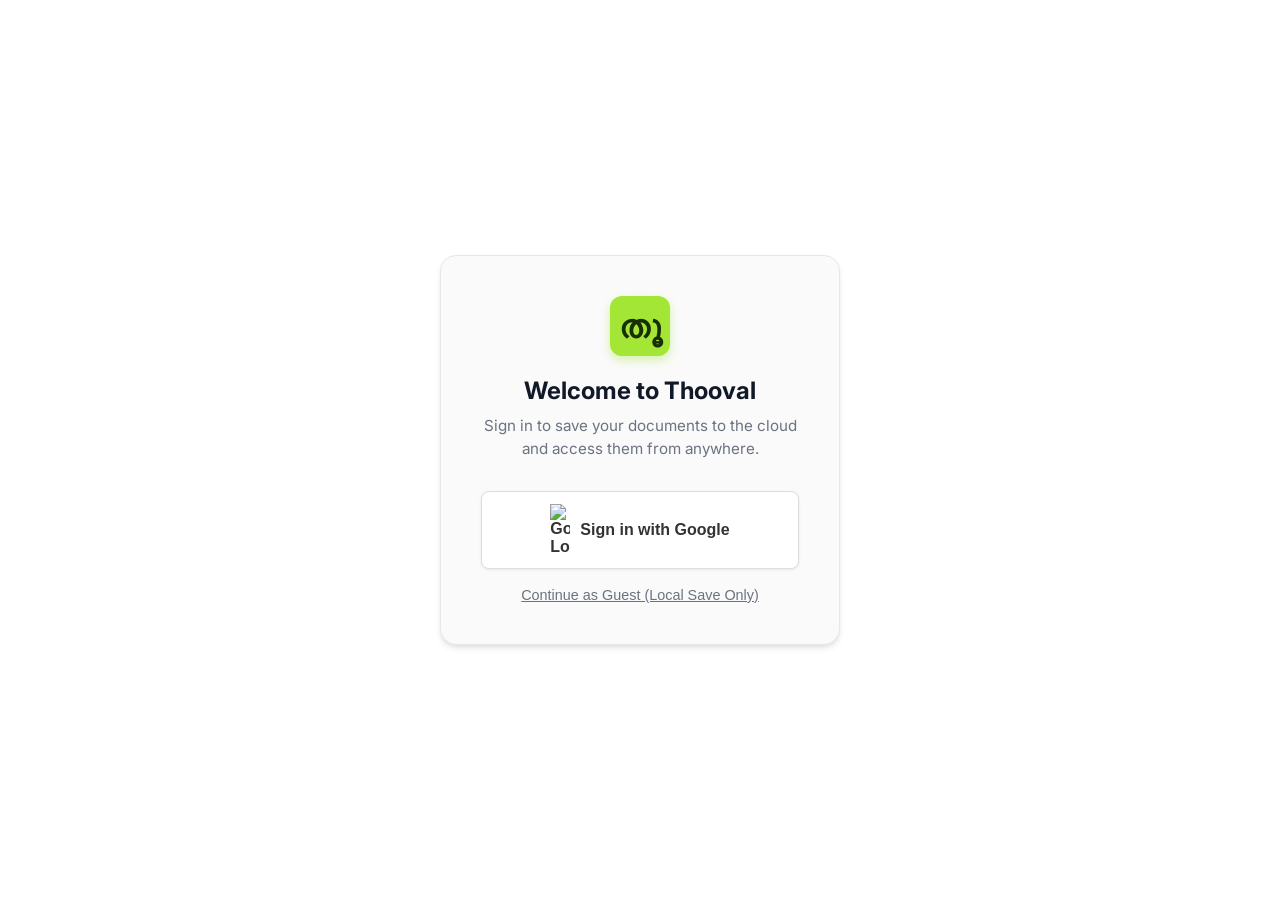
==== commit bd8dbc36: "push" ====
--- a/index.html
+++ b/index.html
@@ -21,6 +21,7 @@
             --radius: 8px;
             --shadow: 0 4px 6px -1px rgba(0, 0, 0, 0.1), 0 2px 4px -1px rgba(0, 0, 0, 0.06);
         }
+
         body.dark-theme {
             --bg-main: #111827;
             --bg-sidebar: #1f2937;
@@ -31,13 +32,12 @@
             --text-on-accent: #111827;
             --shadow: 0 4px 6px -1px rgba(0, 0, 0, 0.5);
         }
+
         * { box-sizing: border-box; margin: 0; padding: 0; }
         body { font-family: 'Inter', sans-serif; background-color: var(--bg-main); color: var(--text-primary); height: 100vh; width: 100vw; overflow: hidden; display: flex; transition: background-color 0.3s, color 0.3s; }
 
         /* --- LOGIN OVERLAY & BACKGROUND ANIMATION --- */
         .login-overlay { position: fixed; top: 0; left: 0; width: 100vw; height: 100vh; background: var(--bg-main); z-index: 9999; display: flex; justify-content: center; align-items: center; flex-direction: column; transition: opacity 0.5s ease; overflow: hidden; }
-        
-        /* Background Floating Letters Animation */
         .bg-animation { position: absolute; top: 0; left: 0; width: 100%; height: 100%; z-index: -1; pointer-events: none; overflow: hidden; }
         .bg-letter { position: absolute; font-size: 5rem; color: var(--accent-color); opacity: 0; font-family: 'Chilanka', cursive; font-weight: bold; animation: floatAndFade 8s infinite ease-in-out; filter: blur(0.5px); }
         @keyframes floatAndFade {
@@ -46,7 +46,6 @@
             70% { opacity: 0.15; transform: scale(1) translateY(-15px) rotate(0deg); }
             100% { opacity: 0; transform: scale(0.8) translateY(-40px) rotate(10deg); }
         }
-
         .login-box { background: var(--bg-sidebar); border: 1px solid var(--border-color); padding: 40px; border-radius: 16px; box-shadow: var(--shadow); text-align: center; max-width: 400px; width: 90%; position: relative; z-index: 10; backdrop-filter: blur(10px); }
         .login-logo { width: 60px; height: 60px; background-color: var(--accent-color); color: var(--text-on-accent); border-radius: 12px; display: flex; justify-content: center; align-items: center; font-size: 2rem; font-weight: bold; margin: 0 auto 20px auto; box-shadow: 0 4px 10px rgba(163, 230, 53, 0.4); }
         .login-title { font-size: 1.5rem; font-weight: 700; margin-bottom: 10px; color: var(--text-primary); }
@@ -135,9 +134,25 @@
         .suggestion-item.predictive { background: #e0f2fe; border-color: #38bdf8; color: #0369a1; font-size: 0.95rem; }
         body.dark-theme .suggestion-item.predictive { background: #0c4a6e; border-color: #0284c7; color: #bae6fd; }
 
+        /* RICH TEXT EDITOR */
         #editor { flex-grow: 1; width: 100%; padding: 40px; border: none; outline: none; font-family: 'Manjari', sans-serif; font-size: 18px; line-height: 1.8; color: var(--text-primary); overflow-y: auto; }
         #editor:empty:before { content: attr(placeholder); color: var(--text-secondary); opacity: 0.6; pointer-events: none; }
-        #editor img { max-width: 100%; border-radius: 8px; margin: 10px 0; box-shadow: var(--shadow); }
+        
+        /* Drop Cap Styling */
+        .drop-cap::first-letter { float: left; font-size: 3.5em; line-height: 0.8; margin: 0.1em 0.1em 0 0; color: var(--accent-color); font-weight: bold; }
+        
+        /* Image Editing Styling inside Editor */
+        #editor img { transition: all 0.2s ease; cursor: pointer; max-width: 100%; }
+        #editor img.img-float-left { float: left; margin: 10px 20px 10px 0; max-width: 50%; }
+        #editor img.img-float-right { float: right; margin: 10px 0 10px 20px; max-width: 50%; }
+        #editor img.img-center { display: block; margin: 10px auto; float: none; }
+        #editor img.selected { outline: 3px dashed var(--accent-color); }
+        
+        /* Image Control Floating Toolbar */
+        #img-toolbar { position: absolute; display: none; background: var(--bg-sidebar); border: 1px solid var(--border-color); border-radius: 8px; box-shadow: var(--shadow); padding: 5px; z-index: 100; gap: 5px; }
+        #img-toolbar button { background: transparent; border: none; padding: 6px; cursor: pointer; color: var(--text-primary); font-size: 1.2rem; border-radius: 4px; display: flex; align-items: center; justify-content: center; transition: 0.2s; }
+        #img-toolbar button:hover { background: var(--accent-light); color: var(--accent-color); }
+
         #editor table { border-collapse: collapse; width: 100%; margin: 15px 0; border: 1px solid var(--border-color); }
         #editor th, #editor td { border: 1px solid var(--border-color); padding: 10px; text-align: left; }
         #editor ul, #editor ol { margin-left: 20px; margin-bottom: 10px; }
@@ -160,12 +175,23 @@
         .keyboard-toggle { display: flex; align-items: center; gap: 10px; font-size: 0.85rem; font-weight: 500; color: var(--text-secondary); background: var(--bg-sidebar); padding: 6px 12px; border-radius: 20px; border: 1px solid var(--border-color); }
         .keyboard-toggle label { display: flex; align-items: center; gap: 4px; cursor: pointer; }
 
-        .modal-overlay { position: fixed; top: 0; left: 0; width: 100vw; height: 100vh; background: rgba(0, 0, 0, 0.4); display: none; justify-content: center; align-items: center; z-index: 2000; }
+        /* MODALS */
+        .modal-overlay { position: fixed; top: 0; left: 0; width: 100vw; height: 100vh; background: rgba(0, 0, 0, 0.5); display: none; justify-content: center; align-items: center; z-index: 3000; }
         .modal-content { background: var(--bg-main); padding: 25px; border-radius: 12px; width: 90%; max-width: 500px; box-shadow: var(--shadow); display: flex; flex-direction: column; gap: 15px; }
         .modal-header { display: flex; justify-content: space-between; align-items: center; font-weight: 600; font-size: 1.1rem; color: var(--text-primary); }
         .close-modal { cursor: pointer; font-size: 1.5rem; border: none; background: none; color: var(--text-secondary); }
+        
         #fml-output-area { width: 100%; height: 150px; padding: 15px; border-radius: 8px; border: 1px solid var(--border-color); font-size: 1.2rem; resize: none; outline: none; background: var(--bg-main); color: var(--text-primary); }
-        .modal-btn { background: var(--accent-color); color: var(--text-on-accent); border: none; padding: 12px; border-radius: 8px; font-weight: 600; cursor: pointer; }
+        .modal-btn { background: var(--accent-color); color: var(--text-on-accent); border: none; padding: 12px; border-radius: 8px; font-weight: 600; cursor: pointer; transition: 0.2s;}
+        .modal-btn:hover { background: var(--accent-hover); }
+
+        /* PDF PREVIEW MODAL (A4 Style) */
+        .pdf-modal-content { max-width: 800px; width: 95%; max-height: 90vh; overflow: hidden; background: #e5e7eb; padding: 0; }
+        .pdf-modal-header { background: var(--bg-main); padding: 15px 25px; border-bottom: 1px solid var(--border-color); display: flex; justify-content: space-between; align-items: center;}
+        .pdf-preview-container { padding: 20px; overflow-y: auto; max-height: calc(90vh - 140px); display: flex; justify-content: center; }
+        .pdf-paper { background: white; width: 210mm; min-height: 297mm; padding: 20mm; box-shadow: 0 0 10px rgba(0,0,0,0.1); color: #000; font-family: 'Manjari', sans-serif; font-size: 14pt; line-height: 1.6; }
+        .pdf-modal-footer { background: var(--bg-main); padding: 15px 25px; border-top: 1px solid var(--border-color); display: flex; justify-content: flex-end; gap: 10px;}
+        .btn-outline { background: transparent; border: 1px solid var(--border-color); color: var(--text-primary); padding: 10px 15px; border-radius: 8px; cursor: pointer;}
 
         @keyframes pulse { 0% { box-shadow: 0 0 0 0 rgba(239, 68, 68, 0.4); } 70% { box-shadow: 0 0 0 6px rgba(239, 68, 68, 0); } 100% { box-shadow: 0 0 0 0 rgba(239, 68, 68, 0); } }
         @keyframes spin { 100% { transform: rotate(360deg); } }
@@ -177,13 +203,11 @@
             .sidebar-overlay.open { display: block; }
             .workspace { width: 100%; }
             
-            /* Mobile Top Header */
             .mobile-header { display: flex; align-items: center; justify-content: space-between; padding: 10px 20px; background: var(--bg-sidebar); border-bottom: 1px solid var(--border-color); }
             .mobile-menu-toggle { background: none; border: none; font-size: 1.5rem; color: var(--text-primary); cursor: pointer; }
             .mobile-brand { display: flex; align-items: center; gap: 8px; font-size: 1.1rem; font-weight: 700; color: var(--text-primary); }
             .mobile-user-profile { display: flex; align-items: center; gap: 10px; }
             
-            /* Mobile Toolbar Hide/Show */
             .toolbar { flex-direction: column; align-items: stretch; padding: 10px 15px; }
             .toolbar-primary { display: flex; width: 100%; justify-content: flex-start; }
             .toolbar-secondary { display: none; width: 100%; border-top: 1px dashed var(--border-color); padding-top: 10px; margin-top: 5px; justify-content: flex-start; }
@@ -191,12 +215,13 @@
             .toolbar-expand-btn { display: flex; background: var(--bg-sidebar); border: 1px solid var(--border-color); border-radius: 6px; color: var(--text-secondary); font-size: 1.2rem; cursor: pointer; padding: 4px; margin-left: auto; }
             .save-status { margin: 10px auto 0 auto; width: 100%; justify-content: center; padding: 0; border: none; }
             
-            /* Mobile Bottom Bar Hide/Show */
             .status-bar { padding: 10px 15px; flex-direction: column; }
             .status-bar-content { display: none; flex-direction: column; width: 100%; gap: 15px; }
             .status-bar-content.expanded { display: flex; }
             .status-expand-btn { display: flex; width: 100%; justify-content: center; background: none; border: none; font-size: 1rem; font-weight: 500; color: var(--text-secondary); cursor: pointer; padding: 5px 0; border-bottom: 1px solid var(--border-color); margin-bottom: 5px;}
             .status-group { justify-content: center; width: 100%; }
+
+            .pdf-paper { width: 100%; padding: 10px; }
         }
     </style>
 </head>
@@ -215,7 +240,7 @@
         </div>
 
         <div class="login-box">
-            <div class="login-logo">ത</div>
+            <div class="login-logo">തൂ</div>
             <h1 class="login-title">Welcome to Thooval</h1>
             <p class="login-subtitle">Sign in to save your documents to the cloud and access them from anywhere.</p>
             <button class="btn-google" id="btn-google-login">
@@ -229,7 +254,7 @@
     <div class="sidebar-overlay" id="sidebar-overlay"></div>
 
     <aside class="sidebar" id="sidebar">
-        <div class="brand"><div class="brand-logo">ത</div> Thooval</div>
+        <div class="brand"><div class="brand-logo">തൂ</div> Thooval</div>
         <button class="new-file-btn" id="btn-new-file"><i class="ph ph-plus"></i> New File</button>
         
         <div class="file-list" id="cloud-file-list">
@@ -280,6 +305,9 @@
                 <button class="tool-btn" onclick="document.execCommand('underline')" title="Underline"><i class="ph ph-text-underline"></i></button>
                 <div class="divider"></div>
                 
+                <button class="tool-btn" id="btn-dropcap" title="Drop Cap (First Letter Big)"><span style="font-weight:900; font-family:serif; font-size:1.2rem; line-height:1;">A<span style="font-size:0.6rem; vertical-align:middle;">≡</span></span></button>
+                <div class="divider"></div>
+
                 <div class="color-picker-container" title="Text Color">
                     <div class="color-circle" style="background-color: #000000;" id="textColorDisplay">
                         <input type="color" onchange="document.execCommand('foreColor', false, this.value); document.getElementById('textColorDisplay').style.backgroundColor = this.value;">
@@ -290,6 +318,7 @@
             </div>
 
             <div class="toolbar-secondary" id="toolbar-secondary">
+                <div class="divider" style="display: block;"></div>
                 <button class="tool-btn" onclick="document.execCommand('justifyLeft')" title="Align Left"><i class="ph ph-text-align-left"></i></button>
                 <button class="tool-btn" onclick="document.execCommand('justifyCenter')" title="Align Center"><i class="ph ph-text-align-center"></i></button>
                 <button class="tool-btn" onclick="document.execCommand('justifyRight')" title="Align Right"><i class="ph ph-text-align-right"></i></button>
@@ -338,6 +367,7 @@
                 </div>
 
                 <button class="tool-btn" id="btn-print" title="Print Document"><i class="ph ph-printer"></i></button>
+                <button class="tool-btn" id="btn-export-pdf" title="Save as PDF"><i class="ph ph-file-pdf"></i></button>
             </div>
             
             <div class="save-status" id="save-status"><i class="ph ph-cloud-check"></i> Local Ready</div>
@@ -348,6 +378,15 @@
         </div>
 
         <div id="editor" contenteditable="true" placeholder="Start typing Malayalam here..."></div>
+
+        <div id="img-toolbar">
+            <button id="img-left" title="Wrap Text Left"><i class="ph ph-align-left"></i></button>
+            <button id="img-center" title="Break Text Center"><i class="ph ph-align-center"></i></button>
+            <button id="img-right" title="Wrap Text Right"><i class="ph ph-align-right"></i></button>
+            <div class="divider" style="display:block;"></div>
+            <button id="img-minus" title="Reduce Size"><i class="ph ph-minus-circle"></i></button>
+            <button id="img-plus" title="Increase Size"><i class="ph ph-plus-circle"></i></button>
+        </div>
 
         <div class="status-bar">
             <button class="status-expand-btn" id="btn-status-expand"><i class="ph ph-caret-up"></i> More Options</button>
@@ -383,6 +422,22 @@
                 <button class="modal-btn" id="modal-copy-btn">📋 Copy to Clipboard</button>
             </div>
         </div>
+
+        <div class="modal-overlay" id="pdf-preview-modal">
+            <div class="modal-content pdf-modal-content">
+                <div class="pdf-modal-header">
+                    <span style="font-weight:600; font-size:1.1rem; color:var(--text-primary);"><i class="ph ph-file-pdf"></i> PDF Preview</span>
+                    <button class="close-modal" id="close-pdf-modal">&times;</button>
+                </div>
+                <div class="pdf-preview-container">
+                    <div class="pdf-paper" id="pdf-paper"></div>
+                </div>
+                <div class="pdf-modal-footer">
+                    <button class="btn-outline" id="cancel-pdf">Cancel</button>
+                    <button class="modal-btn" id="download-pdf-btn"><i class="ph ph-download-simple"></i> Save as PDF</button>
+                </div>
+            </div>
+        </div>
     </main>
 
     <script type="module">
@@ -390,7 +445,6 @@
         import { getAuth, signInWithPopup, GoogleAuthProvider, onAuthStateChanged, signOut } from "https://www.gstatic.com/firebasejs/10.8.0/firebase-auth.js";
         import { getFirestore, collection, addDoc, getDocs, doc, updateDoc, deleteDoc, onSnapshot, serverTimestamp, query, orderBy } from "https://www.gstatic.com/firebasejs/10.8.0/firebase-firestore.js";
 
-        // Your Firebase Keys
         const firebaseConfig = {
             apiKey: "AIzaSyBQFJ1lqnSdqFKEGnE4TzjfBdnxrrlG740",
             authDomain: "thooval-6b344.firebaseapp.com",
@@ -414,13 +468,11 @@
         onAuthStateChanged(auth, (user) => {
             if (user) {
                 currentUserId = user.uid;
-                // Desktop
                 $('#user-name-display').text(user.displayName); 
                 $('#user-email-display').text(user.email); 
                 $('#user-avatar').html(`<img src="${user.photoURL}" style="width:100%; border-radius:50%;">`); 
                 $('#btn-logout').show(); 
                 
-                // Mobile
                 $('#mobile-user-avatar').html(`<img src="${user.photoURL}" style="width:100%; border-radius:50%;">`);
                 $('#mobile-logout').show();
 
@@ -437,7 +489,6 @@
             }
         });
 
-        // --- LOGIN & LOGOUT ---
         $('#btn-google-login').click(function() {
             signInWithPopup(auth, new GoogleAuthProvider()).catch((error) => {
                 console.error("Login Error:", error);
@@ -454,11 +505,7 @@
             if(localStorage.getItem('local-draft')) $('#editor').html(localStorage.getItem('local-draft'));
         });
 
-        const handleLogout = function() {
-            if(confirm("Do you want to sign out of your account?")) {
-                signOut(auth);
-            }
-        };
+        const handleLogout = function() { if(confirm("Do you want to sign out of your account?")) { signOut(auth); } };
         $('#btn-logout').click(handleLogout);
         $('#mobile-logout').click(handleLogout);
 
@@ -474,9 +521,7 @@
                         const fileRef = doc(db, `users/${currentUserId}/files`, currentFileId);
                         await updateDoc(fileRef, { content: content, lastModified: serverTimestamp() });
                         $('#save-status').html('<i class="ph ph-cloud-check" style="color: var(--accent-color);"></i> Saved to Cloud');
-                    } catch (error) {
-                        $('#save-status').html('<i class="ph ph-warning-circle" style="color: red;"></i> Save Error');
-                    }
+                    } catch (error) { $('#save-status').html('<i class="ph ph-warning-circle" style="color: red;"></i> Save Error'); }
                 } else if (!currentUserId) {
                     localStorage.setItem('local-draft', content);
                     $('#save-status').html('<i class="ph ph-check-circle"></i> Saved locally');
@@ -484,28 +529,21 @@
             }, 2000);
         });
 
-        // --- NEW FILE ---
         $('#btn-new-file').click(async function() {
             if(!currentUserId) return alert("Please log in to create multiple cloud files.");
             let newTitle = prompt("Enter new file name:", "Untitled Document");
             if(!newTitle) return;
-
             try {
-                const docRef = await addDoc(collection(db, `users/${currentUserId}/files`), {
-                    title: newTitle, content: "", lastModified: serverTimestamp()
-                });
+                const docRef = await addDoc(collection(db, `users/${currentUserId}/files`), { title: newTitle, content: "", lastModified: serverTimestamp() });
                 currentFileId = docRef.id;
                 $('#editor').html(''); 
-                // Auto hide sidebar on mobile after new file
                 if(window.innerWidth <= 768) { $('#sidebar, #sidebar-overlay').removeClass('open'); }
             } catch (error) { console.error("Error creating file:", error); }
         });
 
-        // --- DELETE FILE BUTTON ---
         $(document).on('click', '.btn-delete-file', async function(e) {
             e.stopPropagation(); 
             if(!currentUserId) return alert("Cannot delete guest file.");
-            
             let fileId = $(this).closest('.file-item').attr('data-id');
             if(confirm("Are you sure you want to completely delete this file? This cannot be undone.")) {
                 try {
@@ -515,71 +553,42 @@
                         $('#editor').html('<p style="color:var(--text-secondary);">File deleted. Please select or create a new file.</p>');
                         $('#save-status').html('<i class="ph ph-trash"></i> File Deleted');
                     }
-                } catch(error) {
-                    console.error("Error deleting file:", error);
-                }
+                } catch(error) { console.error("Error deleting file:", error); }
             }
         });
 
-        // --- LOAD FILES ---
         function loadUserFiles() {
             const q = query(collection(db, `users/${currentUserId}/files`), orderBy("lastModified", "desc"));
             onSnapshot(q, (snapshot) => {
                 let fileList = $('#cloud-file-list');
                 fileList.html('<div class="list-header">My Documents</div>');
-                
                 if (snapshot.empty) {
-                    addDoc(collection(db, `users/${currentUserId}/files`), {
-                        title: "Welcome Document", content: "<h1>നമസ്കാരം!</h1><p>ഇവിടെ മലയാളം ടൈപ്പ് ചെയ്തു തുടങ്ങാം...</p>", lastModified: serverTimestamp()
-                    });
-                    return;
+                    addDoc(collection(db, `users/${currentUserId}/files`), { title: "Welcome Document", content: "<h1>നമസ്കാരം!</h1><p>ഇവിടെ മലയാളം ടൈപ്പ് ചെയ്തു തുടങ്ങാം...</p>", lastModified: serverTimestamp() }); return;
                 }
-
                 let isFirst = true;
                 snapshot.forEach(docSnap => {
                     let data = docSnap.data();
-                    if (isFirst && !currentFileId) {
-                        currentFileId = docSnap.id;
-                        $('#editor').html(data.content);
-                    }
+                    if (isFirst && !currentFileId) { currentFileId = docSnap.id; $('#editor').html(data.content); }
                     let isActive = (currentFileId === docSnap.id) ? 'active' : '';
-                    
-                    fileList.append(`
-                        <div class="file-item ${isActive}" data-id="${docSnap.id}">
-                            <div class="file-title-wrapper">
-                                <i class="ph ph-file-text"></i> <span>${data.title}</span>
-                            </div>
-                            <button class="btn-delete-file" title="Delete File"><i class="ph ph-trash"></i></button>
-                        </div>
-                    `);
+                    fileList.append(`<div class="file-item ${isActive}" data-id="${docSnap.id}"><div class="file-title-wrapper"><i class="ph ph-file-text"></i> <span>${data.title}</span></div><button class="btn-delete-file" title="Delete File"><i class="ph ph-trash"></i></button></div>`);
                     isFirst = false;
                 });
             });
         }
 
-        // --- SWITCH FILES ---
         $(document).on('click', '.file-item', async function() {
             if(!currentUserId || $(this).attr('data-id') === 'local-draft') return; 
             let fileId = $(this).attr('data-id');
             if(fileId === currentFileId) return; 
-            
-            $('.file-item').removeClass('active');
-            $(this).addClass('active');
-            currentFileId = fileId;
-            
+            $('.file-item').removeClass('active'); $(this).addClass('active'); currentFileId = fileId;
             $('#editor').html('<p style="color:var(--text-secondary);"><i class="ph ph-spinner-gap" style="animation: spin 1s linear infinite;"></i> Loading document...</p>');
-            
             const querySnapshot = await getDocs(query(collection(db, `users/${currentUserId}/files`)));
-            querySnapshot.forEach((docSnap) => {
-                if(docSnap.id === fileId) $('#editor').html(docSnap.data().content);
-            });
-            
-            // Auto hide sidebar on mobile after click
+            querySnapshot.forEach((docSnap) => { if(docSnap.id === fileId) $('#editor').html(docSnap.data().content); });
             if(window.innerWidth <= 768) { $('#sidebar, #sidebar-overlay').removeClass('open'); }
         });
 
         // ==========================================
-        // TEXT EDITOR & MALAYALAM TYPING LOGIC
+        // TEXT EDITOR LOGIC & MALAYALAM TYPING
         // ==========================================
         $(document).ready(function() {
             $('#editor').focus();
@@ -589,19 +598,34 @@
                 $(this).html($('body').hasClass('dark-theme') ? '<i class="ph ph-sun"></i>' : '<i class="ph ph-moon"></i>');
             });
 
-            // Mobile Toggles UI
-            $('#btn-toolbar-expand').click(function() {
-                $('#toolbar-secondary').toggleClass('expanded');
-                $(this).find('i').toggleClass('ph-caret-down ph-caret-up');
-            });
-            $('#btn-status-expand').click(function() {
-                $('#status-bar-content').toggleClass('expanded');
-                $(this).find('i').toggleClass('ph-caret-up ph-caret-down');
-            });
+            // Mobile Toggles
+            $('#btn-toolbar-expand').click(function() { $('#toolbar-secondary').toggleClass('expanded'); $(this).find('i').toggleClass('ph-caret-down ph-caret-up'); });
+            $('#btn-status-expand').click(function() { $('#status-bar-content').toggleClass('expanded'); $(this).find('i').toggleClass('ph-caret-up ph-caret-down'); });
             $('#mobile-menu-btn').click(() => { $('#sidebar, #sidebar-overlay').addClass('open'); });
             $('#sidebar-overlay').click(() => { $('#sidebar, #sidebar-overlay').removeClass('open'); });
 
-            // Tools
+            // --- DROP CAP LOGIC ---
+            $('#btn-dropcap').click(function() {
+                let sel = window.getSelection();
+                if (sel.rangeCount > 0) {
+                    let node = sel.getRangeAt(0).commonAncestorContainer;
+                    let blockNode = (node.nodeType === 1) ? node : node.parentNode;
+                    while (blockNode && blockNode.id !== 'editor' && !['P', 'DIV', 'H1', 'H2', 'H3'].includes(blockNode.nodeName)) {
+                        blockNode = blockNode.parentNode;
+                    }
+                    if (blockNode && blockNode.id !== 'editor') {
+                        $(blockNode).toggleClass('drop-cap');
+                    } else if (blockNode && blockNode.id === 'editor') {
+                        document.execCommand('formatBlock', false, 'p');
+                        let newNode = window.getSelection().getRangeAt(0).commonAncestorContainer;
+                        if(newNode.nodeType !== 1) newNode = newNode.parentNode;
+                        $(newNode).addClass('drop-cap');
+                    }
+                }
+            });
+
+            // --- IMAGE CONTROL LOGIC ---
+            let currentSelectedImage = null;
             $('#btn-image').click(() => $('#image-upload').click());
             $('#image-upload').change(function() {
                 let file = this.files[0];
@@ -612,6 +636,31 @@
                 }
             });
 
+            $('#editor').on('click', 'img', function(e) {
+                e.stopPropagation();
+                $('#editor img').removeClass('selected');
+                $(this).addClass('selected');
+                currentSelectedImage = $(this);
+                
+                let offset = $(this).offset();
+                $('#img-toolbar').css({ top: offset.top - 50, left: offset.left, display: 'flex' });
+            });
+
+            $(document).click(function(e) {
+                if(!$(e.target).closest('#img-toolbar').length && !$(e.target).is('img')) {
+                    $('#editor img').removeClass('selected');
+                    $('#img-toolbar').hide();
+                    currentSelectedImage = null;
+                }
+            });
+
+            $('#img-left').click(() => { if(currentSelectedImage) currentSelectedImage.removeClass('img-float-right img-center').addClass('img-float-left'); });
+            $('#img-center').click(() => { if(currentSelectedImage) currentSelectedImage.removeClass('img-float-left img-float-right').addClass('img-center'); });
+            $('#img-right').click(() => { if(currentSelectedImage) currentSelectedImage.removeClass('img-float-left img-center').addClass('img-float-right'); });
+            $('#img-minus').click(() => { if(currentSelectedImage) { let w = currentSelectedImage.width(); currentSelectedImage.css({'width': (w - 40) + 'px', 'max-width': 'none'}); } });
+            $('#img-plus').click(() => { if(currentSelectedImage) { let w = currentSelectedImage.width(); currentSelectedImage.css({'width': (w + 40) + 'px', 'max-width': 'none'}); } });
+
+            // Table Tools
             $('#btn-table-toggle').click(function(e) { e.stopPropagation(); $('#table-popup').toggleClass('show'); });
             $(document).click(function() { $('#table-popup').removeClass('show'); });
             $('#table-popup').click(function(e) { e.stopPropagation(); });
@@ -623,11 +672,43 @@
                 $('#editor').focus(); document.execCommand('insertHTML', false, html); $('#table-popup').removeClass('show');
             });
 
+            // Export options
             $('#btn-print').click(function() {
                 let content = $('#editor').html();
                 let printWin = window.open('', '', 'height=700,width=900');
-                printWin.document.write('<html><head><title>Print Document</title><style>body{font-family: Manjari, sans-serif; font-size: 18px; line-height: 1.6; padding: 40px;} table{border-collapse:collapse; width:100%; margin:15px 0;} th,td{border:1px solid #000; padding:10px; text-align:left;} img{max-width:100%;}</style></head><body>' + content + '</body></html>');
+                printWin.document.write('<html><head><title>Print Document</title><style>body{font-family: Manjari, sans-serif; font-size: 18px; line-height: 1.6; padding: 40px;} table{border-collapse:collapse; width:100%; margin:15px 0;} th,td{border:1px solid #000; padding:10px; text-align:left;} img{max-width:100%;} .drop-cap::first-letter { float: left; font-size: 3.5em; line-height: 0.8; margin: 0.1em 0.1em 0 0; font-weight: bold; color: #a3e635; }</style></head><body>' + content + '</body></html>');
                 printWin.document.close(); setTimeout(() => { printWin.print(); printWin.close(); }, 500);
+            });
+
+            // --- NATIVE PDF EXPORT WITH PREVIEW ---
+            $('#btn-export-pdf').click(function() {
+                $('#editor img').removeClass('selected');
+                $('#img-toolbar').hide();
+                let content = $('#editor').html();
+                $('#pdf-paper').html(content);
+                $('#pdf-preview-modal').css('display', 'flex').hide().fadeIn(200);
+            });
+
+            $('#close-pdf-modal, #cancel-pdf').click(function() {
+                $('#pdf-preview-modal').fadeOut(200);
+            });
+
+            $('#download-pdf-btn').click(function() {
+                // By using Native Print to Save PDF, we guarantee 100% perfect Malayalam Unicode rendering
+                let content = $('#pdf-paper').html();
+                let printWin = window.open('', '', 'height=800,width=1000');
+                printWin.document.write('<html><head><title>Thooval_Document</title>');
+                printWin.document.write('<link href="https://fonts.googleapis.com/css2?family=Manjari:wght@400;700&display=swap" rel="stylesheet">');
+                printWin.document.write('<style>@page { size: A4; margin: 20mm; } body { font-family: "Manjari", sans-serif; font-size: 14pt; line-height: 1.6; color: #000; } table { border-collapse: collapse; width: 100%; margin: 15px 0; } th, td { border: 1px solid #000; padding: 8px; text-align: left; } img { max-width: 100%; height: auto; } .img-float-left { float: left; margin: 10px 20px 10px 0; max-width: 50%; } .img-float-right { float: right; margin: 10px 0 10px 20px; max-width: 50%; } .img-center { display: block; margin: 10px auto; float: none; } .drop-cap::first-letter { float: left; font-size: 3.5em; line-height: 0.8; margin: 0.1em 0.1em 0 0; font-weight: bold; color: #a3e635; }</style></head><body>');
+                printWin.document.write(content);
+                printWin.document.write('</body></html>');
+                printWin.document.close();
+                
+                setTimeout(() => {
+                    printWin.print();
+                    printWin.close();
+                    $('#pdf-preview-modal').fadeOut(200);
+                }, 1000);
             });
 
             let savedRange = null;
@@ -635,7 +716,6 @@
             function restoreSelection() { if (savedRange) { let sel = window.getSelection(); sel.removeAllRanges(); sel.addRange(savedRange); } }
             $('#editor').on('keyup mouseup blur', saveSelection);
 
-            // Lang Toggles
             $('#btn-lang-en').click(function() { currentLang = 'en'; $('.lang-btn').removeClass('active'); $(this).addClass('active'); clearSuggestions(); $('#editor').focus(); });
             $('#btn-lang-ml').click(function() { currentLang = 'ml'; $('.lang-btn').removeClass('active'); $(this).addClass('active'); clearSuggestions(); $('#editor').focus(); });
             $('input[name="kbd"]').change(function() { currentKeyboard = $(this).val(); clearSuggestions(); $('#editor').focus(); });
@@ -660,7 +740,7 @@
                 $('#editor').focus(); restoreSelection(); document.execCommand("insertText", false, translatedWord + " "); saveSelection(); $('#dict-input').val(''); $('#dict-results').empty();
             });
 
-            // --- PHONETIC TRANSLITERATION ---
+            // Phonetic Transliteration
             const nextWordDB = { 'ഞാൻ': ['വരുന്നു', 'പോവുകയാണ്', 'ഇന്ന്'], 'നിങ്ങൾ': ['എവിടെയാണ്', 'എന്താണ്', 'വരുന്നുണ്ടോ'], 'നമസ്കാരം': ['എന്തൊക്കെയുണ്ട്', 'സ്വാഗതം', 'കൂട്ടുകാരേ'], 'എന്താണ്': ['വിശേഷം', 'പരിപാടി', 'പേര്'], 'എനിക്ക്': ['വേണം', 'ഇഷ്ടമാണ്', 'അറിയാം'], 'വളരെ': ['നല്ലത്', 'സന്തോഷം', 'നന്ദി'] };
             let activeWordInfo = null; let isPredicting = false;
 
@@ -693,7 +773,6 @@
             });
 
             function fetchSuggestions(word) { $.get(`https://inputtools.google.com/request?text=${word}&itc=ml-t-i0-und&num=5&cp=0&cs=1&ie=utf-8&oe=utf-8`, function(res) { if (res[0] === 'SUCCESS') renderSuggestions(res[1][0][1], false); }); }
-            
             function renderSuggestions(words, isPredictionMode) {
                 $('#suggestion-bar').empty();
                 if (isPredictionMode) $('#suggestion-bar').append(`<span style="color:var(--accent-color); font-size:0.8rem; margin-right:5px;">✨ Smart Suggest:</span>`);
@@ -701,32 +780,19 @@
                     let $badge = $(`<span class="suggestion-item ${index === 0 ? 'active' : ''} ${isPredictionMode ? 'predictive' : ''}">${word}</span>`);
                     $badge.on('mousedown', function(e) { e.preventDefault(); });
                     $badge.on('click', function() { 
-                        if(isPredictionMode) { 
-                            $('#editor').focus(); restoreSelection(); document.execCommand("insertText", false, word + " "); saveSelection(); clearSuggestions();
-                        } else replaceWord(word); 
+                        if(isPredictionMode) { $('#editor').focus(); restoreSelection(); document.execCommand("insertText", false, word + " "); saveSelection(); clearSuggestions(); } else replaceWord(word); 
                     });
                     $('#suggestion-bar').append($badge);
                 });
             }
 
             function replaceWord(malayalamWord) {
-                if (!activeWordInfo) return; 
-                let sel = window.getSelection(); 
-                let range = document.createRange();
-                range.setStart(activeWordInfo.node, activeWordInfo.startOffset); 
-                range.setEnd(activeWordInfo.node, activeWordInfo.endOffset);
-                range.deleteContents(); 
-                
-                let textNode = document.createTextNode(malayalamWord + "\u00A0"); 
-                range.insertNode(textNode);
-                range.setStartAfter(textNode);
-                sel.removeAllRanges(); 
-                sel.addRange(range);
-                
-                clearSuggestions(); 
-                saveSelection();
+                if (!activeWordInfo) return; let sel = window.getSelection(); let range = document.createRange();
+                range.setStart(activeWordInfo.node, activeWordInfo.startOffset); range.setEnd(activeWordInfo.node, activeWordInfo.endOffset);
+                range.deleteContents(); let textNode = document.createTextNode(malayalamWord + "\u00A0"); 
+                range.insertNode(textNode); range.setStartAfter(textNode); sel.removeAllRanges(); sel.addRange(range);
+                clearSuggestions(); saveSelection();
             }
-
             function clearSuggestions() { $('#suggestion-bar').html('<span class="suggestion-placeholder">Type in English (e.g., \'namaskaram\')...</span>'); activeWordInfo = null; isPredicting = false; }
 
             // Inscript Keyboard
@@ -734,10 +800,7 @@
             $('#editor').on('keypress', function(e) {
                 if (currentLang === 'ml' && currentKeyboard === 'inscript') {
                     let char = String.fromCharCode(e.which);
-                    if (inscriptMap[char]) { 
-                        e.preventDefault(); 
-                        $('#editor').focus(); restoreSelection(); document.execCommand("insertText", false, inscriptMap[char]); saveSelection();
-                    }
+                    if (inscriptMap[char]) { e.preventDefault(); $('#editor').focus(); restoreSelection(); document.execCommand("insertText", false, inscriptMap[char]); saveSelection(); }
                 }
             });
 
@@ -764,7 +827,6 @@
             // --- FML CONVERSION ---
             $('#btn-copy-fml').on('click', function() {
                 let text = $('#editor')[0].innerText || $('#editor').text(); 
-                
                 text = text.replace(/\u0D4A/g, "\u0D46\u0D3E").replace(/\u0D4B/g, "\u0D47\u0D3E").replace(/\u0D4C/g, "\u0D46\u0D57"); 
                 const consGroup = "([ക-ഹളഴറൺ-ൿ](?:്[ക-ഹളഴറൺ-ൿ])*)"; 
                 const leftVowels = "([\u0D46\u0D47\u0D48])"; 
@@ -775,12 +837,8 @@
                 for (let [ml, ascii] of Object.entries(conjuncts)) text = text.split(ml).join(ascii);
 
                 const fmlMap = { 'അ':'A', 'ആ':'B', 'ഇ':'C', 'ഈ':'Cu', 'ഉ':'D', 'ഊ':'Du', 'ഋ':'E', 'എ':'F', 'ഏ':'G', 'ഐ':'sF', 'ഒ':'H', 'ഓ':'Hm', 'ഔ':'Hu', 'ക':'I', 'ഖ':'J', 'ഗ':'K', 'ഘ':'L', 'ങ':'M', 'ച':'N', 'ഛ':'O', 'ജ':'P', 'ഝ':'Q', 'ഞ':'R', 'ട':'S', 'ഠ':'T', 'ഡ':'U', 'ഢ':'V', 'ണ':'W', 'ത':'X', 'ഥ':'Y', 'ദ':'Z', 'ധ':'[', 'ന':'\\', 'പ':']', 'ഫ':'^', 'ബ':'_', 'ഭ':'`', 'മ':'a', 'യ':'b', 'ര':'c', 'റ':'d', 'ല':'e', 'ള':'f', 'ഴ':'g', 'വ':'h', 'ശ':'i', 'ഷ':'j', 'സ':'k', 'ഹ':'l', '\u0D46':'s', '\u0D47':'t', '\u0D48':'ss', '\u0D3F':'n', '\u0D40':'o', '\u0D41':'p', '\u0D42':'q', '\u0D43':'r', '\u0D3E':'m', '\u0D57':'u', '\u0D4D':'v', '\u0D02':'w', '\u0D03':'x', 'ർ':'À', 'ൽ':'Â', 'ൾ':'Ä', 'ൺ':'¬', 'ൻ':'³' };
-                
                 let fmlOutput = "";
-                for (let i = 0; i < text.length; i++) {
-                    let char = text[i];
-                    fmlOutput += (char.length === 1 && fmlMap[char]) ? fmlMap[char] : char;
-                }
+                for (let i = 0; i < text.length; i++) fmlOutput += (char.length === 1 && fmlMap[text[i]]) ? fmlMap[text[i]] : text[i];
 
                 $('#fml-output-area').val(fmlOutput); $('#fml-modal').fadeIn(200).css("display", "flex");
             });
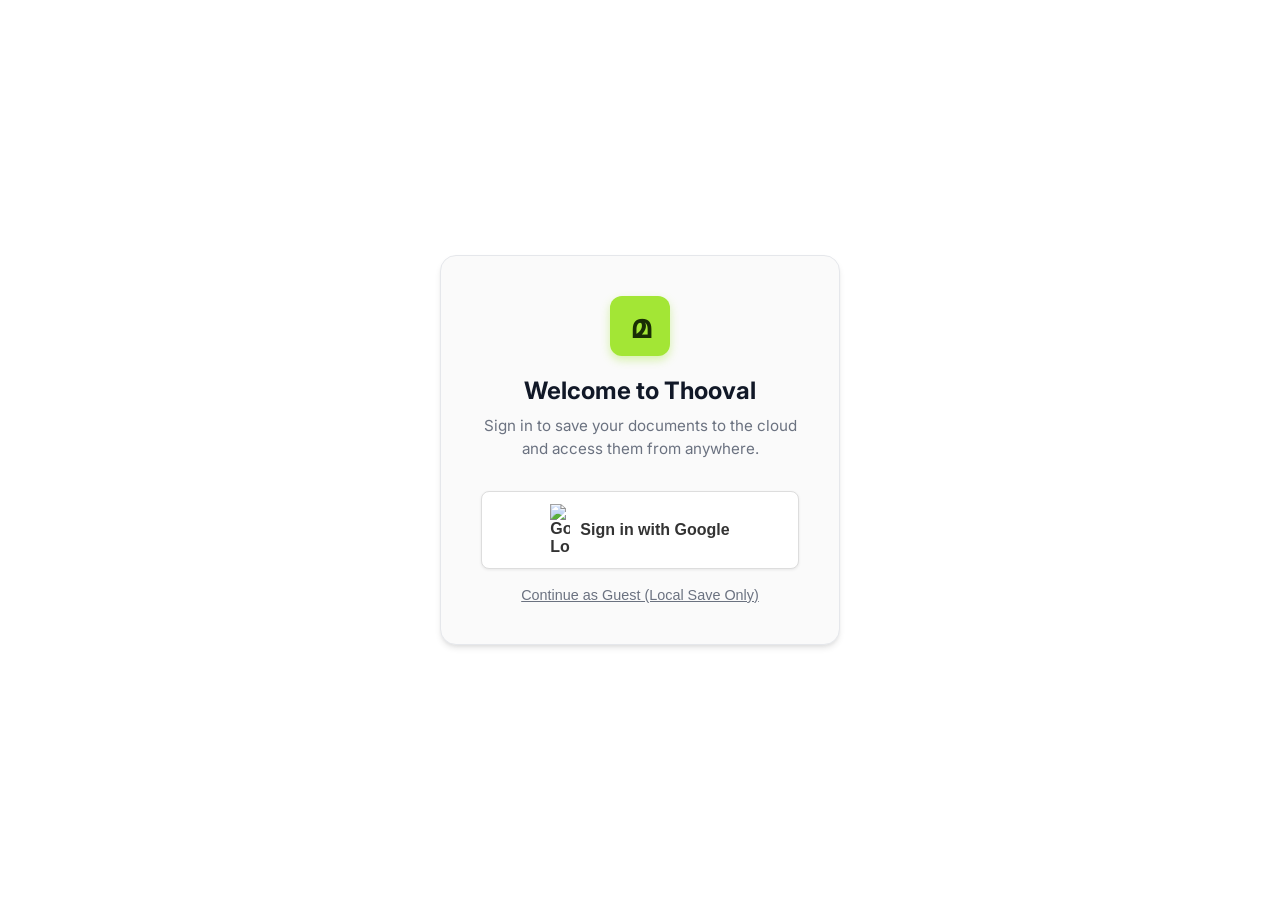
==== commit 7f1312fd: "share option" ====
--- a/index.html
+++ b/index.html
@@ -7,6 +7,7 @@
     <link href="https://fonts.googleapis.com/css2?family=Inter:wght@400;500;600&family=Manjari:wght@400;700&family=Chilanka&family=Gayathri:wght@400;700&family=Noto+Sans+Malayalam:wght@400;700&family=Meera+Inimai&family=Anek+Malayalam:wght@400;700&display=swap" rel="stylesheet">
     <script src="https://unpkg.com/@phosphor-icons/web"></script>
     <script src="https://code.jquery.com/jquery-3.7.1.min.js"></script>
+    <script src="https://cdnjs.cloudflare.com/ajax/libs/html2pdf.js/0.10.1/html2pdf.bundle.min.js"></script>
     <style>
         :root {
             --accent-color: #a3e635; 
@@ -196,6 +197,14 @@
         @keyframes pulse { 0% { box-shadow: 0 0 0 0 rgba(239, 68, 68, 0.4); } 70% { box-shadow: 0 0 0 6px rgba(239, 68, 68, 0); } 100% { box-shadow: 0 0 0 0 rgba(239, 68, 68, 0); } }
         @keyframes spin { 100% { transform: rotate(360deg); } }
 
+        /* --- READ ONLY MODE STYLES (FOR SHARED LINKS) --- */
+        body.read-only-mode { display: block; overflow-y: auto; background: var(--bg-sidebar); }
+        .read-only-mode .sidebar, .read-only-mode .toolbar, .read-only-mode .status-bar, .read-only-mode .suggestion-bar, .read-only-mode .mobile-header { display: none !important; }
+        .read-only-mode .workspace { width: 100%; display: block; }
+        .read-only-mode #editor { max-width: 800px; margin: 40px auto; background: var(--bg-main); box-shadow: var(--shadow); border-radius: 12px; padding: 60px; min-height: calc(100vh - 80px); outline: none; }
+        .read-only-badge { display: none; position: fixed; bottom: 20px; right: 20px; background: var(--accent-color); color: var(--text-on-accent); padding: 10px 20px; border-radius: 20px; font-weight: bold; text-decoration: none; box-shadow: var(--shadow); z-index: 1000; font-family: 'Inter', sans-serif;}
+        .read-only-mode .read-only-badge { display: flex; align-items: center; gap: 8px;}
+        
         /* --- MOBILE RESPONSIVE TWEAKS --- */
         @media (max-width: 768px) {
             .sidebar { position: fixed; left: -260px; top: 0; }
@@ -222,6 +231,8 @@
             .status-group { justify-content: center; width: 100%; }
 
             .pdf-paper { width: 100%; padding: 10px; }
+            
+            .read-only-mode #editor { padding: 30px 20px; margin: 0; min-height: 100vh; border-radius: 0; }
         }
     </style>
 </head>
@@ -240,7 +251,7 @@
         </div>
 
         <div class="login-box">
-            <div class="login-logo">തൂ</div>
+            <div class="login-logo">മ</div>
             <h1 class="login-title">Welcome to Thooval</h1>
             <p class="login-subtitle">Sign in to save your documents to the cloud and access them from anywhere.</p>
             <button class="btn-google" id="btn-google-login">
@@ -254,7 +265,7 @@
     <div class="sidebar-overlay" id="sidebar-overlay"></div>
 
     <aside class="sidebar" id="sidebar">
-        <div class="brand"><div class="brand-logo">തൂ</div> Thooval</div>
+        <div class="brand"><div class="brand-logo">മ</div> Thooval</div>
         <button class="new-file-btn" id="btn-new-file"><i class="ph ph-plus"></i> New File</button>
         
         <div class="file-list" id="cloud-file-list">
@@ -368,6 +379,9 @@
 
                 <button class="tool-btn" id="btn-print" title="Print Document"><i class="ph ph-printer"></i></button>
                 <button class="tool-btn" id="btn-export-pdf" title="Save as PDF"><i class="ph ph-file-pdf"></i></button>
+                
+                <div class="divider"></div>
+                <button class="tool-btn" id="btn-share" title="Share Public Link"><i class="ph ph-share-network" style="color:var(--accent-color);"></i></button>
             </div>
             
             <div class="save-status" id="save-status"><i class="ph ph-cloud-check"></i> Local Ready</div>
@@ -378,6 +392,8 @@
         </div>
 
         <div id="editor" contenteditable="true" placeholder="Start typing Malayalam here..."></div>
+        
+        <a href="?" class="read-only-badge"><div class="brand-logo" style="width:20px;height:20px;font-size:0.8rem;">തൂ</div> Build with Thooval</a>
 
         <div id="img-toolbar">
             <button id="img-left" title="Wrap Text Left"><i class="ph ph-align-left"></i></button>
@@ -411,6 +427,18 @@
             </div>
         </div>
 
+        <div class="modal-overlay" id="share-modal">
+            <div class="modal-content">
+                <div class="modal-header">
+                    <span>Share Public Link</span>
+                    <button class="close-modal" id="close-share-modal">&times;</button>
+                </div>
+                <p style="font-size: 0.85rem; color: var(--text-secondary);">Anyone with this link can view your document in read-only mode.</p>
+                <input type="text" id="share-link-input" readonly style="width:100%; padding:10px; border-radius:8px; border:1px solid var(--border-color); background:var(--bg-sidebar); color:var(--text-primary); outline:none;">
+                <button class="modal-btn" id="copy-share-link-btn">📋 Copy Link</button>
+            </div>
+        </div>
+
         <div class="modal-overlay" id="fml-modal">
             <div class="modal-content">
                 <div class="modal-header">
@@ -443,7 +471,7 @@
     <script type="module">
         import { initializeApp } from "https://www.gstatic.com/firebasejs/10.8.0/firebase-app.js";
         import { getAuth, signInWithPopup, GoogleAuthProvider, onAuthStateChanged, signOut } from "https://www.gstatic.com/firebasejs/10.8.0/firebase-auth.js";
-        import { getFirestore, collection, addDoc, getDocs, doc, updateDoc, deleteDoc, onSnapshot, serverTimestamp, query, orderBy } from "https://www.gstatic.com/firebasejs/10.8.0/firebase-firestore.js";
+        import { getFirestore, collection, addDoc, getDocs, doc, getDoc, updateDoc, deleteDoc, onSnapshot, serverTimestamp, query, orderBy } from "https://www.gstatic.com/firebasejs/10.8.0/firebase-firestore.js";
 
         const firebaseConfig = {
             apiKey: "AIzaSyBQFJ1lqnSdqFKEGnE4TzjfBdnxrrlG740",
@@ -464,31 +492,60 @@
         let currentLang = 'ml'; 
         let currentKeyboard = 'phonetic';
 
-        // --- AUTH OBSERVER ---
+        // --- CHECK FOR SHARED READ-ONLY LINK ---
+        const urlParams = new URLSearchParams(window.location.search);
+        const viewUser = urlParams.get('u');
+        const viewFile = urlParams.get('f');
+        const isReadOnly = (viewUser && viewFile);
+
+        if (isReadOnly) {
+            // Activate Read-Only View
+            $('body').addClass('read-only-mode');
+            $('#editor').attr('contenteditable', 'false').html('<p style="text-align:center; margin-top:50px;"><i class="ph ph-spinner-gap" style="animation: spin 1s linear infinite; font-size:2rem;"></i><br>Loading story...</p>');
+            $('#login-overlay').hide();
+            
+            // Fetch Document from Cloud
+            const fileRef = doc(db, `users/${viewUser}/files/${viewFile}`);
+            getDoc(fileRef).then((docSnap) => {
+                if (docSnap.exists()) {
+                    $('#editor').html(docSnap.data().content);
+                    document.title = docSnap.data().title + " | Thooval";
+                } else {
+                    $('#editor').html('<p style="text-align:center; margin-top:50px;">Document not found or deleted by owner.</p>');
+                }
+            }).catch(e => {
+                $('#editor').html('<p style="text-align:center; margin-top:50px; color:red;">Error loading document.</p>');
+            });
+        } 
+        
+        // --- AUTH OBSERVER (Only triggers if NOT in read-only mode) ---
         onAuthStateChanged(auth, (user) => {
             if (user) {
                 currentUserId = user.uid;
                 $('#user-name-display').text(user.displayName); 
                 $('#user-email-display').text(user.email); 
                 $('#user-avatar').html(`<img src="${user.photoURL}" style="width:100%; border-radius:50%;">`); 
-                $('#btn-logout').show(); 
                 
-                $('#mobile-user-avatar').html(`<img src="${user.photoURL}" style="width:100%; border-radius:50%;">`);
-                $('#mobile-logout').show();
-
-                $('#login-overlay').css('opacity', '0');
-                setTimeout(() => $('#login-overlay').hide(), 500);
-                $('#save-status').html('<i class="ph ph-cloud-check"></i> Cloud Sync Active');
-                
-                loadUserFiles();
+                if (!isReadOnly) {
+                    $('#btn-logout').show(); 
+                    $('#mobile-user-avatar').html(`<img src="${user.photoURL}" style="width:100%; border-radius:50%;">`);
+                    $('#mobile-logout').show();
+                    $('#login-overlay').css('opacity', '0');
+                    setTimeout(() => $('#login-overlay').hide(), 500);
+                    $('#save-status').html('<i class="ph ph-cloud-check"></i> Cloud Sync Active');
+                    loadUserFiles();
+                }
             } else {
                 currentUserId = null;
-                $('#btn-logout').hide();
-                $('#mobile-logout').hide();
-                $('#login-overlay').show().css('opacity', '1');
+                if (!isReadOnly) {
+                    $('#btn-logout').hide();
+                    $('#mobile-logout').hide();
+                    $('#login-overlay').show().css('opacity', '1');
+                }
             }
         });
 
+        // --- LOGIN & LOGOUT ---
         $('#btn-google-login').click(function() {
             signInWithPopup(auth, new GoogleAuthProvider()).catch((error) => {
                 console.error("Login Error:", error);
@@ -511,6 +568,7 @@
 
         // --- AUTO SAVE ---
         $('#editor').on('input', function() {
+            if (isReadOnly) return;
             clearTimeout(saveTimeout);
             $('#save-status').html('<i class="ph ph-spinner-gap" style="animation: spin 1s linear infinite;"></i> Saving...');
             
@@ -557,6 +615,26 @@
             }
         });
 
+        // --- SHARE LINK LOGIC ---
+        $('#btn-share').click(function() {
+            if(!currentUserId || !currentFileId || currentFileId === 'local-draft') {
+                return alert("Please log in with Google and save the file to cloud before sharing.");
+            }
+            // Generate standard clean URL without query params, then append them
+            let shareUrl = window.location.origin + window.location.pathname + '?u=' + currentUserId + '&f=' + currentFileId;
+            $('#share-link-input').val(shareUrl);
+            $('#share-modal').css('display', 'flex').hide().fadeIn(200);
+        });
+        $('#close-share-modal').click(() => $('#share-modal').fadeOut(200));
+        $('#copy-share-link-btn').click(function() {
+            let copyText = document.getElementById("share-link-input");
+            copyText.select(); copyText.setSelectionRange(0, 99999);
+            navigator.clipboard.writeText(copyText.value);
+            let og = $(this).html();
+            $(this).html('✅ Copied!');
+            setTimeout(() => $(this).html(og), 2000);
+        });
+
         function loadUserFiles() {
             const q = query(collection(db, `users/${currentUserId}/files`), orderBy("lastModified", "desc"));
             onSnapshot(q, (snapshot) => {
@@ -591,7 +669,7 @@
         // TEXT EDITOR LOGIC & MALAYALAM TYPING
         // ==========================================
         $(document).ready(function() {
-            $('#editor').focus();
+            if(!isReadOnly) $('#editor').focus();
             
             $('#btn-theme').click(function() {
                 $('body').toggleClass('dark-theme');
@@ -610,17 +688,9 @@
                 if (sel.rangeCount > 0) {
                     let node = sel.getRangeAt(0).commonAncestorContainer;
                     let blockNode = (node.nodeType === 1) ? node : node.parentNode;
-                    while (blockNode && blockNode.id !== 'editor' && !['P', 'DIV', 'H1', 'H2', 'H3'].includes(blockNode.nodeName)) {
-                        blockNode = blockNode.parentNode;
-                    }
-                    if (blockNode && blockNode.id !== 'editor') {
-                        $(blockNode).toggleClass('drop-cap');
-                    } else if (blockNode && blockNode.id === 'editor') {
-                        document.execCommand('formatBlock', false, 'p');
-                        let newNode = window.getSelection().getRangeAt(0).commonAncestorContainer;
-                        if(newNode.nodeType !== 1) newNode = newNode.parentNode;
-                        $(newNode).addClass('drop-cap');
-                    }
+                    while (blockNode && blockNode.id !== 'editor' && !['P', 'DIV', 'H1', 'H2', 'H3'].includes(blockNode.nodeName)) { blockNode = blockNode.parentNode; }
+                    if (blockNode && blockNode.id !== 'editor') { $(blockNode).toggleClass('drop-cap'); } 
+                    else if (blockNode && blockNode.id === 'editor') { document.execCommand('formatBlock', false, 'p'); let newNode = window.getSelection().getRangeAt(0).commonAncestorContainer; if(newNode.nodeType !== 1) newNode = newNode.parentNode; $(newNode).addClass('drop-cap'); }
                 }
             });
 
@@ -629,29 +699,17 @@
             $('#btn-image').click(() => $('#image-upload').click());
             $('#image-upload').change(function() {
                 let file = this.files[0];
-                if (file) {
-                    let reader = new FileReader();
-                    reader.onload = function(e) { document.execCommand('insertImage', false, e.target.result); }
-                    reader.readAsDataURL(file);
-                }
+                if (file) { let reader = new FileReader(); reader.onload = function(e) { document.execCommand('insertImage', false, e.target.result); }; reader.readAsDataURL(file); }
             });
 
             $('#editor').on('click', 'img', function(e) {
-                e.stopPropagation();
-                $('#editor img').removeClass('selected');
-                $(this).addClass('selected');
-                currentSelectedImage = $(this);
-                
-                let offset = $(this).offset();
-                $('#img-toolbar').css({ top: offset.top - 50, left: offset.left, display: 'flex' });
+                if(isReadOnly) return;
+                e.stopPropagation(); $('#editor img').removeClass('selected'); $(this).addClass('selected'); currentSelectedImage = $(this);
+                let offset = $(this).offset(); $('#img-toolbar').css({ top: offset.top - 50, left: offset.left, display: 'flex' });
             });
 
             $(document).click(function(e) {
-                if(!$(e.target).closest('#img-toolbar').length && !$(e.target).is('img')) {
-                    $('#editor img').removeClass('selected');
-                    $('#img-toolbar').hide();
-                    currentSelectedImage = null;
-                }
+                if(!$(e.target).closest('#img-toolbar').length && !$(e.target).is('img')) { $('#editor img').removeClass('selected'); $('#img-toolbar').hide(); currentSelectedImage = null; }
             });
 
             $('#img-left').click(() => { if(currentSelectedImage) currentSelectedImage.removeClass('img-float-right img-center').addClass('img-float-left'); });
@@ -665,10 +723,8 @@
             $(document).click(function() { $('#table-popup').removeClass('show'); });
             $('#table-popup').click(function(e) { e.stopPropagation(); });
             $('#btn-insert-table').click(function() {
-                let rows = $('#tbl-rows').val(); let cols = $('#tbl-cols').val();
-                let html = '<br><table border="1"><tbody>';
-                for(let r=0; r<rows; r++) { html += '<tr>'; for(let c=0; c<cols; c++) html += `<td>Row ${r+1}, Col ${c+1}</td>`; html += '</tr>'; }
-                html += '</tbody></table><br>';
+                let rows = $('#tbl-rows').val(); let cols = $('#tbl-cols').val(); let html = '<br><table border="1"><tbody>';
+                for(let r=0; r<rows; r++) { html += '<tr>'; for(let c=0; c<cols; c++) html += `<td>Row ${r+1}, Col ${c+1}</td>`; html += '</tr>'; } html += '</tbody></table><br>';
                 $('#editor').focus(); document.execCommand('insertHTML', false, html); $('#table-popup').removeClass('show');
             });
 
@@ -682,33 +738,18 @@
 
             // --- NATIVE PDF EXPORT WITH PREVIEW ---
             $('#btn-export-pdf').click(function() {
-                $('#editor img').removeClass('selected');
-                $('#img-toolbar').hide();
-                let content = $('#editor').html();
-                $('#pdf-paper').html(content);
+                $('#editor img').removeClass('selected'); $('#img-toolbar').hide();
+                $('#pdf-paper').html($('#editor').html());
                 $('#pdf-preview-modal').css('display', 'flex').hide().fadeIn(200);
             });
 
-            $('#close-pdf-modal, #cancel-pdf').click(function() {
-                $('#pdf-preview-modal').fadeOut(200);
-            });
-
+            $('#close-pdf-modal, #cancel-pdf').click(function() { $('#pdf-preview-modal').fadeOut(200); });
             $('#download-pdf-btn').click(function() {
-                // By using Native Print to Save PDF, we guarantee 100% perfect Malayalam Unicode rendering
                 let content = $('#pdf-paper').html();
                 let printWin = window.open('', '', 'height=800,width=1000');
-                printWin.document.write('<html><head><title>Thooval_Document</title>');
-                printWin.document.write('<link href="https://fonts.googleapis.com/css2?family=Manjari:wght@400;700&display=swap" rel="stylesheet">');
-                printWin.document.write('<style>@page { size: A4; margin: 20mm; } body { font-family: "Manjari", sans-serif; font-size: 14pt; line-height: 1.6; color: #000; } table { border-collapse: collapse; width: 100%; margin: 15px 0; } th, td { border: 1px solid #000; padding: 8px; text-align: left; } img { max-width: 100%; height: auto; } .img-float-left { float: left; margin: 10px 20px 10px 0; max-width: 50%; } .img-float-right { float: right; margin: 10px 0 10px 20px; max-width: 50%; } .img-center { display: block; margin: 10px auto; float: none; } .drop-cap::first-letter { float: left; font-size: 3.5em; line-height: 0.8; margin: 0.1em 0.1em 0 0; font-weight: bold; color: #a3e635; }</style></head><body>');
-                printWin.document.write(content);
-                printWin.document.write('</body></html>');
-                printWin.document.close();
-                
-                setTimeout(() => {
-                    printWin.print();
-                    printWin.close();
-                    $('#pdf-preview-modal').fadeOut(200);
-                }, 1000);
+                printWin.document.write('<html><head><title>Thooval_Document</title><link href="https://fonts.googleapis.com/css2?family=Manjari:wght@400;700&display=swap" rel="stylesheet"><style>@page { size: A4; margin: 20mm; } body { font-family: "Manjari", sans-serif; font-size: 14pt; line-height: 1.6; color: #000; } table { border-collapse: collapse; width: 100%; margin: 15px 0; } th, td { border: 1px solid #000; padding: 8px; text-align: left; } img { max-width: 100%; height: auto; } .img-float-left { float: left; margin: 10px 20px 10px 0; max-width: 50%; } .img-float-right { float: right; margin: 10px 0 10px 20px; max-width: 50%; } .img-center { display: block; margin: 10px auto; float: none; } .drop-cap::first-letter { float: left; font-size: 3.5em; line-height: 0.8; margin: 0.1em 0.1em 0 0; font-weight: bold; color: #a3e635; }</style></head><body>');
+                printWin.document.write(content); printWin.document.write('</body></html>'); printWin.document.close();
+                setTimeout(() => { printWin.print(); printWin.close(); $('#pdf-preview-modal').fadeOut(200); }, 1000);
             });
 
             let savedRange = null;
@@ -723,9 +764,7 @@
             // Dictionary
             let dictTimer;
             $('#dict-input').on('input', function() {
-                let word = $(this).val().trim();
-                if (word.length < 2) return $('#dict-results').empty();
-                clearTimeout(dictTimer);
+                let word = $(this).val().trim(); if (word.length < 2) return $('#dict-results').empty(); clearTimeout(dictTimer);
                 dictTimer = setTimeout(() => {
                     $.get(`https://translate.googleapis.com/translate_a/single?client=gtx&sl=en&tl=ml&dt=t&dt=bd&q=${encodeURI(word)}`, function(data) {
                         $('#dict-results').empty(); let addedWords = new Set();
@@ -735,10 +774,7 @@
                 }, 500);
             });
             $(document).on('mousedown', '.dict-item', function(e) { e.preventDefault(); });
-            $(document).on('click', '.dict-item', function() {
-                let translatedWord = $(this).attr('data-word');
-                $('#editor').focus(); restoreSelection(); document.execCommand("insertText", false, translatedWord + " "); saveSelection(); $('#dict-input').val(''); $('#dict-results').empty();
-            });
+            $(document).on('click', '.dict-item', function() { let translatedWord = $(this).attr('data-word'); $('#editor').focus(); restoreSelection(); document.execCommand("insertText", false, translatedWord + " "); saveSelection(); $('#dict-input').val(''); $('#dict-results').empty(); });
 
             // Phonetic Transliteration
             const nextWordDB = { 'ഞാൻ': ['വരുന്നു', 'പോവുകയാണ്', 'ഇന്ന്'], 'നിങ്ങൾ': ['എവിടെയാണ്', 'എന്താണ്', 'വരുന്നുണ്ടോ'], 'നമസ്കാരം': ['എന്തൊക്കെയുണ്ട്', 'സ്വാഗതം', 'കൂട്ടുകാരേ'], 'എന്താണ്': ['വിശേഷം', 'പരിപാടി', 'പേര്'], 'എനിക്ക്': ['വേണം', 'ഇഷ്ടമാണ്', 'അറിയാം'], 'വളരെ': ['നല്ലത്', 'സന്തോഷം', 'നന്ദി'] };
@@ -747,15 +783,14 @@
             function getWordBeforeCaret() {
                 let sel = window.getSelection(); if (!sel.rangeCount) return null; let range = sel.getRangeAt(0); let node = range.startContainer;
                 if (node.nodeType === 3) { 
-                    let textBefore = node.textContent.substring(0, range.startOffset);
-                    let match = textBefore.match(/([a-zA-Z]+)$/);
+                    let textBefore = node.textContent.substring(0, range.startOffset); let match = textBefore.match(/([a-zA-Z]+)$/);
                     if (match) return { type: 'phonetic', word: match[1], node: node, startOffset: range.startOffset - match[1].length, endOffset: range.startOffset };
                     if (textBefore.endsWith(' ')) { let words = textBefore.trim().split(' '); let lastWord = words[words.length - 1]; if (nextWordDB[lastWord]) return { type: 'predict', words: nextWordDB[lastWord] }; }
                 } return null;
             }
 
             $('#editor').on('input', function() {
-                if (currentLang === 'en' || currentKeyboard === 'inscript') return;
+                if (currentLang === 'en' || currentKeyboard === 'inscript' || isReadOnly) return;
                 let info = getWordBeforeCaret();
                 if (info && info.type === 'phonetic') { activeWordInfo = info; isPredicting = false; fetchSuggestions(info.word); } 
                 else if (info && info.type === 'predict') { activeWordInfo = null; isPredicting = true; renderSuggestions(info.words, true); } 
@@ -763,7 +798,7 @@
             });
 
             $('#editor').on('keydown', function(e) {
-                if (currentLang === 'en' || currentKeyboard === 'inscript') return;
+                if (currentLang === 'en' || currentKeyboard === 'inscript' || isReadOnly) return;
                 let $active = $('.suggestion-item.active');
                 if ($('.suggestion-item').length > 0) {
                     if (e.key === 'Enter' || (e.key === ' ' && !isPredicting)) { e.preventDefault(); if ($active.length) $active.click(); } 
@@ -774,14 +809,11 @@
 
             function fetchSuggestions(word) { $.get(`https://inputtools.google.com/request?text=${word}&itc=ml-t-i0-und&num=5&cp=0&cs=1&ie=utf-8&oe=utf-8`, function(res) { if (res[0] === 'SUCCESS') renderSuggestions(res[1][0][1], false); }); }
             function renderSuggestions(words, isPredictionMode) {
-                $('#suggestion-bar').empty();
-                if (isPredictionMode) $('#suggestion-bar').append(`<span style="color:var(--accent-color); font-size:0.8rem; margin-right:5px;">✨ Smart Suggest:</span>`);
+                $('#suggestion-bar').empty(); if (isPredictionMode) $('#suggestion-bar').append(`<span style="color:var(--accent-color); font-size:0.8rem; margin-right:5px;">✨ Smart Suggest:</span>`);
                 words.forEach((word, index) => {
                     let $badge = $(`<span class="suggestion-item ${index === 0 ? 'active' : ''} ${isPredictionMode ? 'predictive' : ''}">${word}</span>`);
                     $badge.on('mousedown', function(e) { e.preventDefault(); });
-                    $badge.on('click', function() { 
-                        if(isPredictionMode) { $('#editor').focus(); restoreSelection(); document.execCommand("insertText", false, word + " "); saveSelection(); clearSuggestions(); } else replaceWord(word); 
-                    });
+                    $badge.on('click', function() { if(isPredictionMode) { $('#editor').focus(); restoreSelection(); document.execCommand("insertText", false, word + " "); saveSelection(); clearSuggestions(); } else replaceWord(word); });
                     $('#suggestion-bar').append($badge);
                 });
             }
@@ -798,7 +830,7 @@
             // Inscript Keyboard
             const inscriptMap = { 'D':'അ', 'E':'ആ', 'F':'ഇ', 'R':'ഈ', 'G':'ഉ', 'T':'ഊ', '+':'ഋ', 'S':'എ', 'W':'ഏ', 'A':'ഒ', 'Q':'ഓ', 'k':'ക', 'K':'ഖ', 'i':'ഗ', 'I':'ഘ', 'U':'ങ', ';':'ച', ':':'ഛ', 'p':'ജ', 'P':'ഝ', '}':'ഞ', "'":'ട', '"':'ഠ', '[':'ഡ', '{':'ഢ', 'C':'ണ', 'l':'ത', 'L':'ഥ', 'o':'ദ', 'O':'ധ', 'v':'ന', 'h':'പ', 'H':'ഫ', 'y':'ബ', 'Y':'ഭ', 'c':'മ', '/':'യ', 'j':'ര', 'n':'ല', 'b':'വ', 'M':'ശ', '<':'ഷ', 'm':'സ', 'u':'ഹ', 'N':'ള', '>':'ഴ', 'J':'റ', 'e':'ാ', 'f':'ി', 'r':'ീ', 'g':'ു', 't':'ൂ', '=':'ൃ', 's':'െ', 'w':'േ', 'a':'ൊ', 'q':'ോ', 'd':'്', 'X':'ം', '_':'ഃ' };
             $('#editor').on('keypress', function(e) {
-                if (currentLang === 'ml' && currentKeyboard === 'inscript') {
+                if (currentLang === 'ml' && currentKeyboard === 'inscript' && !isReadOnly) {
                     let char = String.fromCharCode(e.which);
                     if (inscriptMap[char]) { e.preventDefault(); $('#editor').focus(); restoreSelection(); document.execCommand("insertText", false, inscriptMap[char]); saveSelection(); }
                 }
@@ -838,7 +870,7 @@
 
                 const fmlMap = { 'അ':'A', 'ആ':'B', 'ഇ':'C', 'ഈ':'Cu', 'ഉ':'D', 'ഊ':'Du', 'ഋ':'E', 'എ':'F', 'ഏ':'G', 'ഐ':'sF', 'ഒ':'H', 'ഓ':'Hm', 'ഔ':'Hu', 'ക':'I', 'ഖ':'J', 'ഗ':'K', 'ഘ':'L', 'ങ':'M', 'ച':'N', 'ഛ':'O', 'ജ':'P', 'ഝ':'Q', 'ഞ':'R', 'ട':'S', 'ഠ':'T', 'ഡ':'U', 'ഢ':'V', 'ണ':'W', 'ത':'X', 'ഥ':'Y', 'ദ':'Z', 'ധ':'[', 'ന':'\\', 'പ':']', 'ഫ':'^', 'ബ':'_', 'ഭ':'`', 'മ':'a', 'യ':'b', 'ര':'c', 'റ':'d', 'ല':'e', 'ള':'f', 'ഴ':'g', 'വ':'h', 'ശ':'i', 'ഷ':'j', 'സ':'k', 'ഹ':'l', '\u0D46':'s', '\u0D47':'t', '\u0D48':'ss', '\u0D3F':'n', '\u0D40':'o', '\u0D41':'p', '\u0D42':'q', '\u0D43':'r', '\u0D3E':'m', '\u0D57':'u', '\u0D4D':'v', '\u0D02':'w', '\u0D03':'x', 'ർ':'À', 'ൽ':'Â', 'ൾ':'Ä', 'ൺ':'¬', 'ൻ':'³' };
                 let fmlOutput = "";
-                for (let i = 0; i < text.length; i++) fmlOutput += (char.length === 1 && fmlMap[text[i]]) ? fmlMap[text[i]] : text[i];
+                for (let i = 0; i < text.length; i++) fmlOutput += (text[i].length === 1 && fmlMap[text[i]]) ? fmlMap[text[i]] : text[i];
 
                 $('#fml-output-area').val(fmlOutput); $('#fml-modal').fadeIn(200).css("display", "flex");
             });
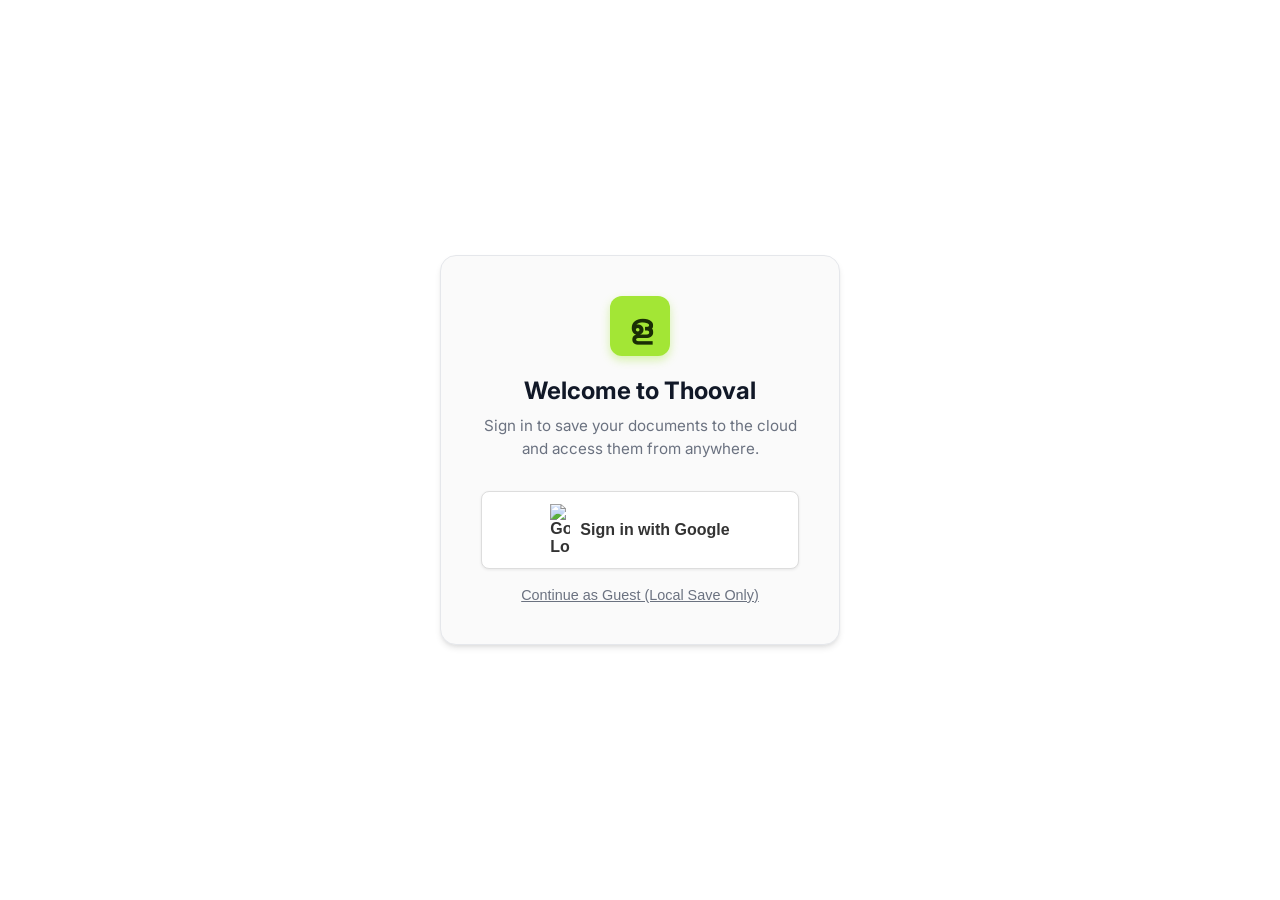
==== commit 5937e05b: "push" ====
--- a/index.html
+++ b/index.html
@@ -41,12 +41,8 @@
         .login-overlay { position: fixed; top: 0; left: 0; width: 100vw; height: 100vh; background: var(--bg-main); z-index: 9999; display: flex; justify-content: center; align-items: center; flex-direction: column; transition: opacity 0.5s ease; overflow: hidden; }
         .bg-animation { position: absolute; top: 0; left: 0; width: 100%; height: 100%; z-index: -1; pointer-events: none; overflow: hidden; }
         .bg-letter { position: absolute; font-size: 5rem; color: var(--accent-color); opacity: 0; font-family: 'Chilanka', cursive; font-weight: bold; animation: floatAndFade 8s infinite ease-in-out; filter: blur(0.5px); }
-        @keyframes floatAndFade {
-            0% { opacity: 0; transform: scale(0.6) translateY(30px) rotate(-10deg); }
-            30% { opacity: 0.15; transform: scale(1.1) translateY(0) rotate(5deg); }
-            70% { opacity: 0.15; transform: scale(1) translateY(-15px) rotate(0deg); }
-            100% { opacity: 0; transform: scale(0.8) translateY(-40px) rotate(10deg); }
-        }
+        @keyframes floatAndFade { 0% { opacity: 0; transform: scale(0.6) translateY(30px) rotate(-10deg); } 30% { opacity: 0.15; transform: scale(1.1) translateY(0) rotate(5deg); } 70% { opacity: 0.15; transform: scale(1) translateY(-15px) rotate(0deg); } 100% { opacity: 0; transform: scale(0.8) translateY(-40px) rotate(10deg); } }
+        
         .login-box { background: var(--bg-sidebar); border: 1px solid var(--border-color); padding: 40px; border-radius: 16px; box-shadow: var(--shadow); text-align: center; max-width: 400px; width: 90%; position: relative; z-index: 10; backdrop-filter: blur(10px); }
         .login-logo { width: 60px; height: 60px; background-color: var(--accent-color); color: var(--text-on-accent); border-radius: 12px; display: flex; justify-content: center; align-items: center; font-size: 2rem; font-weight: bold; margin: 0 auto 20px auto; box-shadow: 0 4px 10px rgba(163, 230, 53, 0.4); }
         .login-title { font-size: 1.5rem; font-weight: 700; margin-bottom: 10px; color: var(--text-primary); }
@@ -112,6 +108,12 @@
         .tool-btn { background: transparent; border: none; color: var(--text-secondary); font-size: 1.2rem; cursor: pointer; padding: 6px; border-radius: 6px; display: flex; align-items: center; justify-content: center; transition: 0.2s; }
         .tool-btn:hover, .tool-btn.active { background-color: var(--accent-light); color: var(--text-primary); }
         .divider { width: 1px; height: 24px; background-color: var(--border-color); margin: 0 4px; }
+        
+        /* Dropdown Toolbar Items */
+        .dropdown-tool { position: relative; display: inline-flex; align-items: center; }
+        .dropdown-tool-content { display: none; position: absolute; top: 110%; left: 0; background: var(--bg-main); border: 1px solid var(--border-color); box-shadow: var(--shadow); border-radius: 8px; z-index: 100; flex-direction: row; padding: 5px; gap: 5px; min-width: max-content;}
+        .dropdown-tool.show .dropdown-tool-content { display: flex; }
+
         .select-format { border: 1px solid var(--border-color); padding: 6px; border-radius: 6px; cursor: pointer; font-size: 0.85rem; background: var(--bg-main); color: var(--text-primary); outline: none; }
         
         .color-picker-container { display: flex; align-items: center; gap: 6px; background: var(--bg-sidebar); border: 1px solid var(--border-color); padding: 4px 8px; border-radius: 20px; font-size: 0.85rem; color: var(--text-secondary); font-weight: 500;}
@@ -135,21 +137,20 @@
         .suggestion-item.predictive { background: #e0f2fe; border-color: #38bdf8; color: #0369a1; font-size: 0.95rem; }
         body.dark-theme .suggestion-item.predictive { background: #0c4a6e; border-color: #0284c7; color: #bae6fd; }
 
-        /* RICH TEXT EDITOR */
-        #editor { flex-grow: 1; width: 100%; padding: 40px; border: none; outline: none; font-family: 'Manjari', sans-serif; font-size: 18px; line-height: 1.8; color: var(--text-primary); overflow-y: auto; }
+        /* Editor Wrapper for Better Read Only mode integration */
+        #editor-container { flex-grow: 1; overflow-y: auto; width: 100%; background: var(--bg-main); position: relative;}
+        #editor-wrapper-inner { width: 100%; min-height: 100%; display: flex; flex-direction: column; }
+        #editor { flex-grow: 1; padding: 40px; border: none; outline: none; font-family: 'Manjari', sans-serif; font-size: 18px; line-height: 1.8; color: var(--text-primary); }
         #editor:empty:before { content: attr(placeholder); color: var(--text-secondary); opacity: 0.6; pointer-events: none; }
         
-        /* Drop Cap Styling */
         .drop-cap::first-letter { float: left; font-size: 3.5em; line-height: 0.8; margin: 0.1em 0.1em 0 0; color: var(--accent-color); font-weight: bold; }
         
-        /* Image Editing Styling inside Editor */
         #editor img { transition: all 0.2s ease; cursor: pointer; max-width: 100%; }
         #editor img.img-float-left { float: left; margin: 10px 20px 10px 0; max-width: 50%; }
         #editor img.img-float-right { float: right; margin: 10px 0 10px 20px; max-width: 50%; }
         #editor img.img-center { display: block; margin: 10px auto; float: none; }
         #editor img.selected { outline: 3px dashed var(--accent-color); }
         
-        /* Image Control Floating Toolbar */
         #img-toolbar { position: absolute; display: none; background: var(--bg-sidebar); border: 1px solid var(--border-color); border-radius: 8px; box-shadow: var(--shadow); padding: 5px; z-index: 100; gap: 5px; }
         #img-toolbar button { background: transparent; border: none; padding: 6px; cursor: pointer; color: var(--text-primary); font-size: 1.2rem; border-radius: 4px; display: flex; align-items: center; justify-content: center; transition: 0.2s; }
         #img-toolbar button:hover { background: var(--accent-light); color: var(--accent-color); }
@@ -186,7 +187,6 @@
         .modal-btn { background: var(--accent-color); color: var(--text-on-accent); border: none; padding: 12px; border-radius: 8px; font-weight: 600; cursor: pointer; transition: 0.2s;}
         .modal-btn:hover { background: var(--accent-hover); }
 
-        /* PDF PREVIEW MODAL (A4 Style) */
         .pdf-modal-content { max-width: 800px; width: 95%; max-height: 90vh; overflow: hidden; background: #e5e7eb; padding: 0; }
         .pdf-modal-header { background: var(--bg-main); padding: 15px 25px; border-bottom: 1px solid var(--border-color); display: flex; justify-content: space-between; align-items: center;}
         .pdf-preview-container { padding: 20px; overflow-y: auto; max-height: calc(90vh - 140px); display: flex; justify-content: center; }
@@ -197,14 +197,26 @@
         @keyframes pulse { 0% { box-shadow: 0 0 0 0 rgba(239, 68, 68, 0.4); } 70% { box-shadow: 0 0 0 6px rgba(239, 68, 68, 0); } 100% { box-shadow: 0 0 0 0 rgba(239, 68, 68, 0); } }
         @keyframes spin { 100% { transform: rotate(360deg); } }
 
-        /* --- READ ONLY MODE STYLES (FOR SHARED LINKS) --- */
+        /* --- READ ONLY MODE STYLES & COVER PAGE --- */
         body.read-only-mode { display: block; overflow-y: auto; background: var(--bg-sidebar); }
         .read-only-mode .sidebar, .read-only-mode .toolbar, .read-only-mode .status-bar, .read-only-mode .suggestion-bar, .read-only-mode .mobile-header { display: none !important; }
         .read-only-mode .workspace { width: 100%; display: block; }
-        .read-only-mode #editor { max-width: 800px; margin: 40px auto; background: var(--bg-main); box-shadow: var(--shadow); border-radius: 12px; padding: 60px; min-height: calc(100vh - 80px); outline: none; }
-        .read-only-badge { display: none; position: fixed; bottom: 20px; right: 20px; background: var(--accent-color); color: var(--text-on-accent); padding: 10px 20px; border-radius: 20px; font-weight: bold; text-decoration: none; box-shadow: var(--shadow); z-index: 1000; font-family: 'Inter', sans-serif;}
+        
+        .read-only-cover { display: none; height: 60vh; width: 100%; position: relative; overflow: hidden; align-items: center; justify-content: center; text-align: center; color: white; background: linear-gradient(135deg, #1e293b, #4b5563); border-radius: 12px 12px 0 0; }
+        .read-only-cover::before { content: ""; position: absolute; top:0; left:0; right:0; bottom:0; background: url('https://images.unsplash.com/photo-1557682250-33bd709cbe85?q=80&w=1200&auto=format&fit=crop') center/cover; opacity: 0.4; mix-blend-mode: overlay;}
+        .read-only-cover-content { position: relative; z-index: 10; display: flex; flex-direction: column; align-items: center; gap: 15px; padding: 20px;}
+        .cover-title { font-size: 3.5rem; font-weight: 700; font-family: 'Manjari', sans-serif; text-shadow: 0 4px 10px rgba(0,0,0,0.5); margin-bottom: 20px; line-height: 1.2;}
+        .cover-brand { display: flex; align-items: center; gap: 10px; font-size: 1.1rem; font-weight: 600; font-family: 'Inter', sans-serif; background: rgba(255,255,255,0.15); padding: 8px 16px; border-radius: 30px; backdrop-filter: blur(5px); border: 1px solid rgba(255,255,255,0.2);}
+        .cover-brand .logo { background: var(--accent-color); color: var(--text-on-accent); width: 28px; height: 28px; border-radius: 6px; display: flex; justify-content: center; align-items: center; font-weight: bold; }
+
+        .read-only-mode #editor-container { background: var(--bg-sidebar); padding: 40px 20px; }
+        .read-only-mode #editor-wrapper-inner { max-width: 800px; margin: 0 auto; background: var(--bg-main); box-shadow: var(--shadow); border-radius: 12px; overflow: hidden; }
+        .read-only-mode #editor { padding: 60px; min-height: auto; }
+        
+        .read-only-badge { display: none; position: fixed; bottom: 20px; right: 20px; background: var(--accent-color); color: var(--text-on-accent); padding: 10px 20px; border-radius: 30px; font-weight: 600; font-size: 0.9rem; text-decoration: none; box-shadow: 0 4px 10px rgba(163, 230, 53, 0.4); z-index: 1000; font-family: 'Inter', sans-serif;}
         .read-only-mode .read-only-badge { display: flex; align-items: center; gap: 8px;}
-        
+        .read-only-badge:hover { transform: translateY(-2px); box-shadow: 0 6px 15px rgba(163, 230, 53, 0.5); }
+
         /* --- MOBILE RESPONSIVE TWEAKS --- */
         @media (max-width: 768px) {
             .sidebar { position: fixed; left: -260px; top: 0; }
@@ -231,8 +243,11 @@
             .status-group { justify-content: center; width: 100%; }
 
             .pdf-paper { width: 100%; padding: 10px; }
-            
-            .read-only-mode #editor { padding: 30px 20px; margin: 0; min-height: 100vh; border-radius: 0; }
+            .read-only-mode #editor-container { padding: 0; }
+            .read-only-mode #editor-wrapper-inner { border-radius: 0; }
+            .read-only-mode #editor { padding: 30px 20px; }
+            .read-only-cover { border-radius: 0; height: 50vh; }
+            .cover-title { font-size: 2.2rem; }
         }
     </style>
 </head>
@@ -251,7 +266,7 @@
         </div>
 
         <div class="login-box">
-            <div class="login-logo">മ</div>
+            <div class="login-logo">ള</div>
             <h1 class="login-title">Welcome to Thooval</h1>
             <p class="login-subtitle">Sign in to save your documents to the cloud and access them from anywhere.</p>
             <button class="btn-google" id="btn-google-login">
@@ -265,7 +280,7 @@
     <div class="sidebar-overlay" id="sidebar-overlay"></div>
 
     <aside class="sidebar" id="sidebar">
-        <div class="brand"><div class="brand-logo">മ</div> Thooval</div>
+        <div class="brand"><div class="brand-logo">ള</div> Thooval</div>
         <button class="new-file-btn" id="btn-new-file"><i class="ph ph-plus"></i> New File</button>
         
         <div class="file-list" id="cloud-file-list">
@@ -298,7 +313,7 @@
         <header class="mobile-header">
             <button class="mobile-menu-toggle" id="mobile-menu-btn"><i class="ph ph-list"></i></button>
             <div class="mobile-brand">
-                <div class="brand-logo" style="width:26px; height:26px; font-size:1rem;">തൂ</div> Thooval
+                <div class="brand-logo" style="width:26px; height:26px; font-size:1rem;">ള</div> Thooval
             </div>
             <div class="mobile-user-profile">
                 <div class="avatar mobile-avatar" id="mobile-user-avatar" style="width:28px; height:28px;">G</div>
@@ -316,6 +331,26 @@
                 <button class="tool-btn" onclick="document.execCommand('underline')" title="Underline"><i class="ph ph-text-underline"></i></button>
                 <div class="divider"></div>
                 
+                <div class="dropdown-tool" id="align-dropdown-wrapper">
+                    <button class="tool-btn" title="Alignment"><i class="ph ph-text-align-left"></i> <i class="ph ph-caret-down" style="font-size:0.8rem; margin-left:2px;"></i></button>
+                    <div class="dropdown-tool-content">
+                        <button class="tool-btn" onclick="document.execCommand('justifyLeft')" title="Align Left"><i class="ph ph-text-align-left"></i></button>
+                        <button class="tool-btn" onclick="document.execCommand('justifyCenter')" title="Align Center"><i class="ph ph-text-align-center"></i></button>
+                        <button class="tool-btn" onclick="document.execCommand('justifyRight')" title="Align Right"><i class="ph ph-text-align-right"></i></button>
+                        <button class="tool-btn" onclick="document.execCommand('justifyFull')" title="Justify"><i class="ph ph-text-align-justify"></i></button>
+                    </div>
+                </div>
+
+                <div class="dropdown-tool" id="list-dropdown-wrapper">
+                    <button class="tool-btn" title="Lists"><i class="ph ph-list-bullets"></i> <i class="ph ph-caret-down" style="font-size:0.8rem; margin-left:2px;"></i></button>
+                    <div class="dropdown-tool-content">
+                        <button class="tool-btn" onclick="document.execCommand('insertUnorderedList')" title="Bullet List"><i class="ph ph-list-bullets"></i></button>
+                        <button class="tool-btn" onclick="document.execCommand('insertOrderedList')" title="Numbered List (1,2,3)"><i class="ph ph-list-numbers"></i></button>
+                        <button class="tool-btn" id="btn-abc-list" title="Alphabet List (a,b,c)"><span style="font-weight:700; font-family:serif; font-size:1.1rem; line-height:1;">a</span></button>
+                    </div>
+                </div>
+                <div class="divider"></div>
+
                 <button class="tool-btn" id="btn-dropcap" title="Drop Cap (First Letter Big)"><span style="font-weight:900; font-family:serif; font-size:1.2rem; line-height:1;">A<span style="font-size:0.6rem; vertical-align:middle;">≡</span></span></button>
                 <div class="divider"></div>
 
@@ -330,15 +365,7 @@
 
             <div class="toolbar-secondary" id="toolbar-secondary">
                 <div class="divider" style="display: block;"></div>
-                <button class="tool-btn" onclick="document.execCommand('justifyLeft')" title="Align Left"><i class="ph ph-text-align-left"></i></button>
-                <button class="tool-btn" onclick="document.execCommand('justifyCenter')" title="Align Center"><i class="ph ph-text-align-center"></i></button>
-                <button class="tool-btn" onclick="document.execCommand('justifyRight')" title="Align Right"><i class="ph ph-text-align-right"></i></button>
-                <button class="tool-btn" onclick="document.execCommand('justifyFull')" title="Justify"><i class="ph ph-text-align-justify"></i></button>
-                <div class="divider"></div>
-                <button class="tool-btn" onclick="document.execCommand('insertUnorderedList')" title="Bullet List"><i class="ph ph-list-bullets"></i></button>
-                <button class="tool-btn" onclick="document.execCommand('insertOrderedList')" title="Numbered List"><i class="ph ph-list-numbers"></i></button>
-                <div class="divider"></div>
-
+                
                 <select class="select-format" onchange="document.execCommand('fontName', false, this.value)" title="Font Family">
                     <option value="'Manjari', sans-serif" style="font-family: 'Manjari', sans-serif;">Manjari (മഞ്ചരി)</option>
                     <option value="'Chilanka', cursive" style="font-family: 'Chilanka', cursive;">Chilanka (ചിലങ്ക)</option>
@@ -391,9 +418,22 @@
             <span class="suggestion-placeholder">Type in English (e.g., 'namaskaram')...</span>
         </div>
 
-        <div id="editor" contenteditable="true" placeholder="Start typing Malayalam here..."></div>
-        
-        <a href="?" class="read-only-badge"><div class="brand-logo" style="width:20px;height:20px;font-size:0.8rem;">തൂ</div> Build with Thooval</a>
+        <div id="editor-container">
+            <div id="editor-wrapper-inner">
+                
+                <div id="read-only-cover" class="read-only-cover">
+                    <div class="read-only-cover-content">
+                        <div class="cover-brand"><div class="logo">തൂ</div> Thooval Story</div>
+                        <h1 class="cover-title" id="cover-title">Story Title</h1>
+                        <div style="font-size: 0.9rem; opacity: 0.8; font-family: 'Inter', sans-serif;"><i class="ph ph-caret-double-down" style="animation: pulse 1.5s infinite;"></i> Scroll to Read</div>
+                    </div>
+                </div>
+                
+                <div id="editor" contenteditable="true" placeholder="Start typing Malayalam here..."></div>
+            </div>
+        </div>
+        
+        <a href="?" class="read-only-badge"><div class="brand-logo" style="width:20px;height:20px;font-size:0.8rem; background:white; color:var(--text-on-accent);">തൂ</div> Build with Thooval</a>
 
         <div id="img-toolbar">
             <button id="img-left" title="Wrap Text Left"><i class="ph ph-align-left"></i></button>
@@ -499,26 +539,28 @@
         const isReadOnly = (viewUser && viewFile);
 
         if (isReadOnly) {
-            // Activate Read-Only View
             $('body').addClass('read-only-mode');
             $('#editor').attr('contenteditable', 'false').html('<p style="text-align:center; margin-top:50px;"><i class="ph ph-spinner-gap" style="animation: spin 1s linear infinite; font-size:2rem;"></i><br>Loading story...</p>');
             $('#login-overlay').hide();
             
-            // Fetch Document from Cloud
             const fileRef = doc(db, `users/${viewUser}/files/${viewFile}`);
             getDoc(fileRef).then((docSnap) => {
                 if (docSnap.exists()) {
                     $('#editor').html(docSnap.data().content);
                     document.title = docSnap.data().title + " | Thooval";
+                    $('#cover-title').text(docSnap.data().title);
+                    $('#read-only-cover').css('display', 'flex'); 
                 } else {
                     $('#editor').html('<p style="text-align:center; margin-top:50px;">Document not found or deleted by owner.</p>');
+                    $('#read-only-cover').hide();
                 }
             }).catch(e => {
                 $('#editor').html('<p style="text-align:center; margin-top:50px; color:red;">Error loading document.</p>');
+                $('#read-only-cover').hide();
             });
         } 
         
-        // --- AUTH OBSERVER (Only triggers if NOT in read-only mode) ---
+        // --- AUTH OBSERVER ---
         onAuthStateChanged(auth, (user) => {
             if (user) {
                 currentUserId = user.uid;
@@ -545,7 +587,6 @@
             }
         });
 
-        // --- LOGIN & LOGOUT ---
         $('#btn-google-login').click(function() {
             signInWithPopup(auth, new GoogleAuthProvider()).catch((error) => {
                 console.error("Login Error:", error);
@@ -620,7 +661,6 @@
             if(!currentUserId || !currentFileId || currentFileId === 'local-draft') {
                 return alert("Please log in with Google and save the file to cloud before sharing.");
             }
-            // Generate standard clean URL without query params, then append them
             let shareUrl = window.location.origin + window.location.pathname + '?u=' + currentUserId + '&f=' + currentFileId;
             $('#share-link-input').val(shareUrl);
             $('#share-modal').css('display', 'flex').hide().fadeIn(200);
@@ -676,11 +716,27 @@
                 $(this).html($('body').hasClass('dark-theme') ? '<i class="ph ph-sun"></i>' : '<i class="ph ph-moon"></i>');
             });
 
-            // Mobile Toggles
+            // Mobile & Dropdown Toggles
             $('#btn-toolbar-expand').click(function() { $('#toolbar-secondary').toggleClass('expanded'); $(this).find('i').toggleClass('ph-caret-down ph-caret-up'); });
             $('#btn-status-expand').click(function() { $('#status-bar-content').toggleClass('expanded'); $(this).find('i').toggleClass('ph-caret-up ph-caret-down'); });
             $('#mobile-menu-btn').click(() => { $('#sidebar, #sidebar-overlay').addClass('open'); });
             $('#sidebar-overlay').click(() => { $('#sidebar, #sidebar-overlay').removeClass('open'); });
+
+            $('#align-dropdown-wrapper').click(function(e) { e.stopPropagation(); $(this).toggleClass('show'); $('#list-dropdown-wrapper').removeClass('show'); });
+            $('#list-dropdown-wrapper').click(function(e) { e.stopPropagation(); $(this).toggleClass('show'); $('#align-dropdown-wrapper').removeClass('show'); });
+            $(document).click(function() { $('.dropdown-tool').removeClass('show'); });
+
+            // --- ABC LIST LOGIC ---
+            $('#btn-abc-list').click(function() {
+                document.execCommand('insertOrderedList');
+                let sel = window.getSelection();
+                if(sel.rangeCount > 0) {
+                    let node = sel.getRangeAt(0).commonAncestorContainer;
+                    let blockNode = (node.nodeType === 1) ? node : node.parentNode;
+                    let ol = $(blockNode).closest('ol');
+                    if(ol.length) { ol.attr('type', 'a'); }
+                }
+            });
 
             // --- DROP CAP LOGIC ---
             $('#btn-dropcap').click(function() {
@@ -757,9 +813,9 @@
             function restoreSelection() { if (savedRange) { let sel = window.getSelection(); sel.removeAllRanges(); sel.addRange(savedRange); } }
             $('#editor').on('keyup mouseup blur', saveSelection);
 
-            $('#btn-lang-en').click(function() { currentLang = 'en'; $('.lang-btn').removeClass('active'); $(this).addClass('active'); clearSuggestions(); $('#editor').focus(); });
-            $('#btn-lang-ml').click(function() { currentLang = 'ml'; $('.lang-btn').removeClass('active'); $(this).addClass('active'); clearSuggestions(); $('#editor').focus(); });
-            $('input[name="kbd"]').change(function() { currentKeyboard = $(this).val(); clearSuggestions(); $('#editor').focus(); });
+            $('#btn-lang-en').click(function() { currentLang = 'en'; $('.lang-btn').removeClass('active'); $(this).addClass('active'); clearSuggestions(); if(!isReadOnly)$('#editor').focus(); });
+            $('#btn-lang-ml').click(function() { currentLang = 'ml'; $('.lang-btn').removeClass('active'); $(this).addClass('active'); clearSuggestions(); if(!isReadOnly)$('#editor').focus(); });
+            $('input[name="kbd"]').change(function() { currentKeyboard = $(this).val(); clearSuggestions(); if(!isReadOnly)$('#editor').focus(); });
             
             // Dictionary
             let dictTimer;
@@ -866,11 +922,11 @@
                 text = text.replace(/ണ്\u200D/g, "Æ").replace(/ന്\u200D/g, "³").replace(/ര്\u200D/g, "À").replace(/ല്\u200D/g, "Â").replace(/ള്\u200D/g, "Ä").replace(/[\u200C\u200D]/g, '');
 
                 const conjuncts = { 'ദ്ദ': '±', 'ബ്ര': '{_', 'ന്ത്ര': '{´', 'ന്മ': '·', 'ട്ര': '{S', 'ത്സ': 'Õ', 'ന്ദ്ര': '{µ', 'ണ്ണ': '®', 'ന്ദ': 'µ', 'ന്ത': '´', 'ഗ്ര': '{K', 'ദ്ര്യ': '{Zy', 'ക്ല': '¢', 'ബ്ല': '»', 'സ്റ്റ': 'kvä', 'സ്ഥ': 'Ø', 'ജ്ജ': 'Ö', 'ക്ക': '¡', 'ക്ഷ': '£', 'ഗ്ഗ': '¤', 'ഗ്ന': '¥', 'ങ്ങ': '§', 'ച്ച': '¨', 'ഞ്ഞ': 'ª', 'ട്ട': '«', 'ത്ത': '¯', 'ന്ന': '¶', 'പ്പ': '¸', 'ബ്ബ': '³', 'ഭ്ഭ': '´', 'മ്മ': '½', 'യ്യ': '¿', 'ല്ല': 'Ã', 'വ്വ': 'Æ', 'ശ്ശ': 'È', 'സ്സ': 'Ê', 'ള്ള': 'Å', 'റ്റ': 'ä', 'ങ്ക': '¦', 'ഞ്ച': '©', 'ണ്ട': 'ï', 'മ്പ': '¼', 'ക്യ': 'Iy', 'ക്ര': '{I', 'ക്വ': 'Iz', 'ച്ഛ': 'b', 'ജ്ഞ': 'P', 'ഡ്ഡ': '«', 'ദ്ധ': '²', 'സ്ക': 'kv', 'സ്ത': 'kvX', 'സ്ന': 'kv\\', 'സ്പ': 'kv]', 'സ്മ': 'kvv', 'സ്വ': 'kzt', 'ശ്ര': '{i', 'സ്ര': '{k', 'ത്ര': '{X', 'പ്യ': ']y', 'പ്വ': ']z', 'പ്ല': ']v', 'പ്ര': '{]', 'ർഗ': 'ÀK', 'ന്റ': 'â', 'ൻ്റ': 'â', '്യ': 'y', '്ര': '{', '്വ': 'z' };
-                for (let [ml, ascii] of Object.entries(conjuncts)) text = text.split(ml).join(ascii);
+                for (let [ml, ascii] of Object.entries(conjuncts)) { text = text.split(ml).join(ascii); }
 
                 const fmlMap = { 'അ':'A', 'ആ':'B', 'ഇ':'C', 'ഈ':'Cu', 'ഉ':'D', 'ഊ':'Du', 'ഋ':'E', 'എ':'F', 'ഏ':'G', 'ഐ':'sF', 'ഒ':'H', 'ഓ':'Hm', 'ഔ':'Hu', 'ക':'I', 'ഖ':'J', 'ഗ':'K', 'ഘ':'L', 'ങ':'M', 'ച':'N', 'ഛ':'O', 'ജ':'P', 'ഝ':'Q', 'ഞ':'R', 'ട':'S', 'ഠ':'T', 'ഡ':'U', 'ഢ':'V', 'ണ':'W', 'ത':'X', 'ഥ':'Y', 'ദ':'Z', 'ധ':'[', 'ന':'\\', 'പ':']', 'ഫ':'^', 'ബ':'_', 'ഭ':'`', 'മ':'a', 'യ':'b', 'ര':'c', 'റ':'d', 'ല':'e', 'ള':'f', 'ഴ':'g', 'വ':'h', 'ശ':'i', 'ഷ':'j', 'സ':'k', 'ഹ':'l', '\u0D46':'s', '\u0D47':'t', '\u0D48':'ss', '\u0D3F':'n', '\u0D40':'o', '\u0D41':'p', '\u0D42':'q', '\u0D43':'r', '\u0D3E':'m', '\u0D57':'u', '\u0D4D':'v', '\u0D02':'w', '\u0D03':'x', 'ർ':'À', 'ൽ':'Â', 'ൾ':'Ä', 'ൺ':'¬', 'ൻ':'³' };
                 let fmlOutput = "";
-                for (let i = 0; i < text.length; i++) fmlOutput += (text[i].length === 1 && fmlMap[text[i]]) ? fmlMap[text[i]] : text[i];
+                for (let i = 0; i < text.length; i++) { let char = text[i]; fmlOutput += (fmlMap[char]) ? fmlMap[char] : char; }
 
                 $('#fml-output-area').val(fmlOutput); $('#fml-modal').fadeIn(200).css("display", "flex");
             });
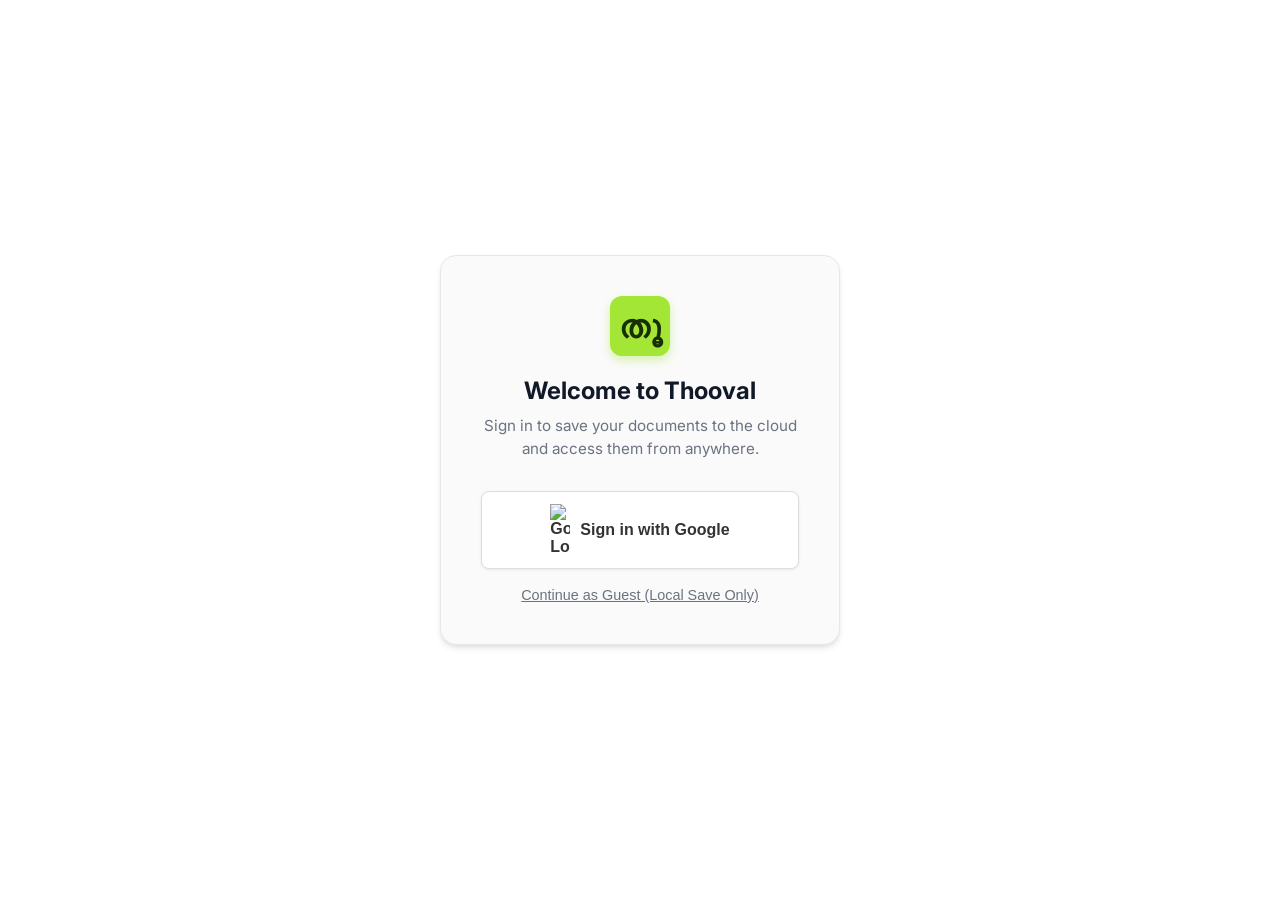
==== commit 42ae6970: "push logo" ====
--- a/index.html
+++ b/index.html
@@ -1,6 +1,8 @@
 <!DOCTYPE html>
 <html lang="ml">
 <head>
+    <link rel="manifest" href="./manifest.json">
+    <meta name="theme-color" content="#a3e635">
     <meta charset="UTF-8">
     <meta name="viewport" content="width=device-width, initial-scale=1.0">
     <title>Thooval | Advanced Manglish Rich Editor</title>
@@ -217,7 +219,7 @@
         .read-only-mode .read-only-badge { display: flex; align-items: center; gap: 8px;}
         .read-only-badge:hover { transform: translateY(-2px); box-shadow: 0 6px 15px rgba(163, 230, 53, 0.5); }
 
-        /* --- MOBILE RESPONSIVE TWEAKS --- */
+        /* --- MOBILE RESPONSIVE TWEAKS (FIXED ARROW TOGGLE) --- */
         @media (max-width: 768px) {
             .sidebar { position: fixed; left: -260px; top: 0; }
             .sidebar.open { left: 0; }
@@ -231,14 +233,17 @@
             
             .toolbar { flex-direction: column; align-items: stretch; padding: 10px 15px; }
             .toolbar-primary { display: flex; width: 100%; justify-content: flex-start; }
-            .toolbar-secondary { display: none; width: 100%; border-top: 1px dashed var(--border-color); padding-top: 10px; margin-top: 5px; justify-content: flex-start; }
-            .toolbar-secondary.expanded { display: flex; }
+            
+            /* FIXED MOBILE ARROW EXPAND */
+            .toolbar-secondary { display: none !important; width: 100%; border-top: 1px dashed var(--border-color); padding-top: 10px; margin-top: 5px; justify-content: flex-start; }
+            .toolbar-secondary.expanded { display: flex !important; }
+            
             .toolbar-expand-btn { display: flex; background: var(--bg-sidebar); border: 1px solid var(--border-color); border-radius: 6px; color: var(--text-secondary); font-size: 1.2rem; cursor: pointer; padding: 4px; margin-left: auto; }
             .save-status { margin: 10px auto 0 auto; width: 100%; justify-content: center; padding: 0; border: none; }
             
             .status-bar { padding: 10px 15px; flex-direction: column; }
-            .status-bar-content { display: none; flex-direction: column; width: 100%; gap: 15px; }
-            .status-bar-content.expanded { display: flex; }
+            .status-bar-content { display: none !important; flex-direction: column; width: 100%; gap: 15px; }
+            .status-bar-content.expanded { display: flex !important; }
             .status-expand-btn { display: flex; width: 100%; justify-content: center; background: none; border: none; font-size: 1rem; font-weight: 500; color: var(--text-secondary); cursor: pointer; padding: 5px 0; border-bottom: 1px solid var(--border-color); margin-bottom: 5px;}
             .status-group { justify-content: center; width: 100%; }
 
@@ -266,7 +271,7 @@
         </div>
 
         <div class="login-box">
-            <div class="login-logo">ള</div>
+            <div class="login-logo">തൂ</div>
             <h1 class="login-title">Welcome to Thooval</h1>
             <p class="login-subtitle">Sign in to save your documents to the cloud and access them from anywhere.</p>
             <button class="btn-google" id="btn-google-login">
@@ -280,7 +285,7 @@
     <div class="sidebar-overlay" id="sidebar-overlay"></div>
 
     <aside class="sidebar" id="sidebar">
-        <div class="brand"><div class="brand-logo">ള</div> Thooval</div>
+        <div class="brand"><div class="brand-logo">തൂ</div> Thooval</div>
         <button class="new-file-btn" id="btn-new-file"><i class="ph ph-plus"></i> New File</button>
         
         <div class="file-list" id="cloud-file-list">
@@ -313,7 +318,7 @@
         <header class="mobile-header">
             <button class="mobile-menu-toggle" id="mobile-menu-btn"><i class="ph ph-list"></i></button>
             <div class="mobile-brand">
-                <div class="brand-logo" style="width:26px; height:26px; font-size:1rem;">ള</div> Thooval
+                <div class="brand-logo" style="width:26px; height:26px; font-size:1rem;">തൂ</div> Thooval
             </div>
             <div class="mobile-user-profile">
                 <div class="avatar mobile-avatar" id="mobile-user-avatar" style="width:28px; height:28px;">G</div>
@@ -473,7 +478,7 @@
                     <span>Share Public Link</span>
                     <button class="close-modal" id="close-share-modal">&times;</button>
                 </div>
-                <p style="font-size: 0.85rem; color: var(--text-secondary);">Anyone with this link can view your document in read-only mode.</p>
+                <p style="font-size: 0.85rem; color: var(--text-secondary);">Anyone with this link can view your document in read-only mode. (Note: Ensure Firestore rules allow public reads)</p>
                 <input type="text" id="share-link-input" readonly style="width:100%; padding:10px; border-radius:8px; border:1px solid var(--border-color); background:var(--bg-sidebar); color:var(--text-primary); outline:none;">
                 <button class="modal-btn" id="copy-share-link-btn">📋 Copy Link</button>
             </div>
@@ -555,7 +560,8 @@
                     $('#read-only-cover').hide();
                 }
             }).catch(e => {
-                $('#editor').html('<p style="text-align:center; margin-top:50px; color:red;">Error loading document.</p>');
+                console.error("Firebase Read Error:", e);
+                $('#editor').html('<p style="text-align:center; margin-top:50px; color:red;">Error loading document. Please check Firebase Security Rules.</p>');
                 $('#read-only-cover').hide();
             });
         } 
@@ -716,9 +722,15 @@
                 $(this).html($('body').hasClass('dark-theme') ? '<i class="ph ph-sun"></i>' : '<i class="ph ph-moon"></i>');
             });
 
-            // Mobile & Dropdown Toggles
-            $('#btn-toolbar-expand').click(function() { $('#toolbar-secondary').toggleClass('expanded'); $(this).find('i').toggleClass('ph-caret-down ph-caret-up'); });
-            $('#btn-status-expand').click(function() { $('#status-bar-content').toggleClass('expanded'); $(this).find('i').toggleClass('ph-caret-up ph-caret-down'); });
+            // Mobile & Dropdown Toggles (FIXED ARROW TOGGLE)
+            $('#btn-toolbar-expand').click(function() { 
+                $('#toolbar-secondary').toggleClass('expanded'); 
+                $(this).find('i').toggleClass('ph-caret-down ph-caret-up'); 
+            });
+            $('#btn-status-expand').click(function() { 
+                $('#status-bar-content').toggleClass('expanded'); 
+                $(this).find('i').toggleClass('ph-caret-up ph-caret-down'); 
+            });
             $('#mobile-menu-btn').click(() => { $('#sidebar, #sidebar-overlay').addClass('open'); });
             $('#sidebar-overlay').click(() => { $('#sidebar, #sidebar-overlay').removeClass('open'); });
 
@@ -912,7 +924,7 @@
                 if (isRecording) recognition.stop(); else { recognition.lang = currentLang === 'ml' ? 'ml-IN' : 'en-IN'; recognition.start(); }
             });
 
-            // --- FML CONVERSION ---
+            // --- FML CONVERSION (CORRECTED & RESTORED) ---
             $('#btn-copy-fml').on('click', function() {
                 let text = $('#editor')[0].innerText || $('#editor').text(); 
                 text = text.replace(/\u0D4A/g, "\u0D46\u0D3E").replace(/\u0D4B/g, "\u0D47\u0D3E").replace(/\u0D4C/g, "\u0D46\u0D57"); 
@@ -925,10 +937,12 @@
                 for (let [ml, ascii] of Object.entries(conjuncts)) { text = text.split(ml).join(ascii); }
 
                 const fmlMap = { 'അ':'A', 'ആ':'B', 'ഇ':'C', 'ഈ':'Cu', 'ഉ':'D', 'ഊ':'Du', 'ഋ':'E', 'എ':'F', 'ഏ':'G', 'ഐ':'sF', 'ഒ':'H', 'ഓ':'Hm', 'ഔ':'Hu', 'ക':'I', 'ഖ':'J', 'ഗ':'K', 'ഘ':'L', 'ങ':'M', 'ച':'N', 'ഛ':'O', 'ജ':'P', 'ഝ':'Q', 'ഞ':'R', 'ട':'S', 'ഠ':'T', 'ഡ':'U', 'ഢ':'V', 'ണ':'W', 'ത':'X', 'ഥ':'Y', 'ദ':'Z', 'ധ':'[', 'ന':'\\', 'പ':']', 'ഫ':'^', 'ബ':'_', 'ഭ':'`', 'മ':'a', 'യ':'b', 'ര':'c', 'റ':'d', 'ല':'e', 'ള':'f', 'ഴ':'g', 'വ':'h', 'ശ':'i', 'ഷ':'j', 'സ':'k', 'ഹ':'l', '\u0D46':'s', '\u0D47':'t', '\u0D48':'ss', '\u0D3F':'n', '\u0D40':'o', '\u0D41':'p', '\u0D42':'q', '\u0D43':'r', '\u0D3E':'m', '\u0D57':'u', '\u0D4D':'v', '\u0D02':'w', '\u0D03':'x', 'ർ':'À', 'ൽ':'Â', 'ൾ':'Ä', 'ൺ':'¬', 'ൻ':'³' };
+                
                 let fmlOutput = "";
                 for (let i = 0; i < text.length; i++) { let char = text[i]; fmlOutput += (fmlMap[char]) ? fmlMap[char] : char; }
 
-                $('#fml-output-area').val(fmlOutput); $('#fml-modal').fadeIn(200).css("display", "flex");
+                $('#fml-output-area').val(fmlOutput); 
+                $('#fml-modal').fadeIn(200).css("display", "flex");
             });
 
             $('#modal-copy-btn').on('click', function() { navigator.clipboard.writeText($('#fml-output-area').val()); $(this).html('✅ Copied!'); setTimeout(() => $(this).html('📋 Copy to Clipboard'), 2000); });
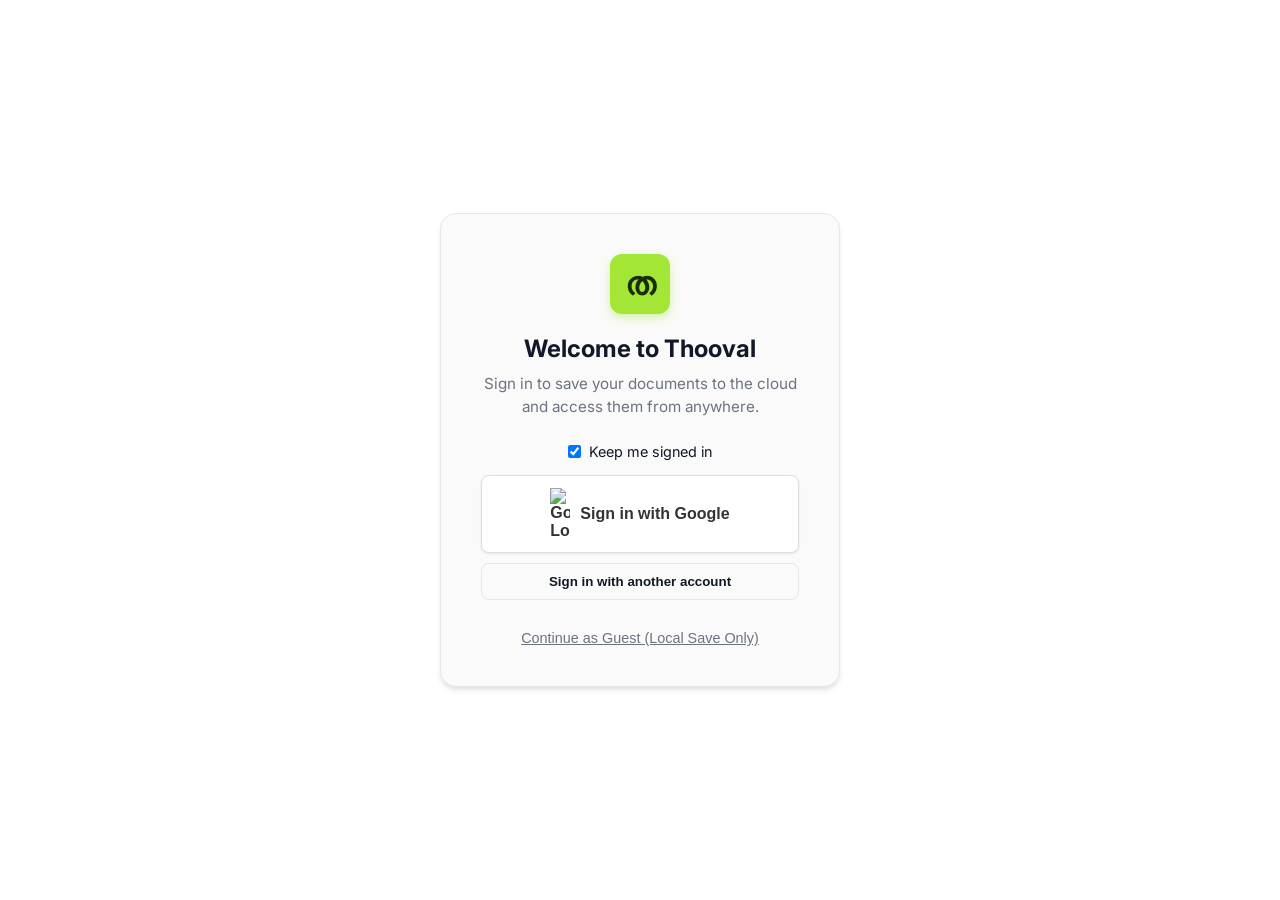
==== commit c76d6be3: "done" ====
--- a/index.html
+++ b/index.html
@@ -1,8 +1,6 @@
 <!DOCTYPE html>
 <html lang="ml">
 <head>
-    <link rel="manifest" href="./manifest.json">
-    <meta name="theme-color" content="#a3e635">
     <meta charset="UTF-8">
     <meta name="viewport" content="width=device-width, initial-scale=1.0">
     <title>Thooval | Advanced Manglish Rich Editor</title>
@@ -48,11 +46,16 @@
         .login-box { background: var(--bg-sidebar); border: 1px solid var(--border-color); padding: 40px; border-radius: 16px; box-shadow: var(--shadow); text-align: center; max-width: 400px; width: 90%; position: relative; z-index: 10; backdrop-filter: blur(10px); }
         .login-logo { width: 60px; height: 60px; background-color: var(--accent-color); color: var(--text-on-accent); border-radius: 12px; display: flex; justify-content: center; align-items: center; font-size: 2rem; font-weight: bold; margin: 0 auto 20px auto; box-shadow: 0 4px 10px rgba(163, 230, 53, 0.4); }
         .login-title { font-size: 1.5rem; font-weight: 700; margin-bottom: 10px; color: var(--text-primary); }
-        .login-subtitle { font-size: 0.95rem; color: var(--text-secondary); margin-bottom: 30px; line-height: 1.5; }
-        .btn-google { background: #ffffff; color: #333; border: 1px solid #ddd; padding: 12px 20px; border-radius: 8px; font-weight: 600; font-size: 1rem; cursor: pointer; display: flex; align-items: center; justify-content: center; gap: 10px; width: 100%; transition: 0.2s; margin-bottom: 15px; box-shadow: 0 1px 3px rgba(0,0,0,0.08); }
+        .login-subtitle { font-size: 0.95rem; color: var(--text-secondary); margin-bottom: 25px; line-height: 1.5; }
+        
+        .btn-google { background: #ffffff; color: #333; border: 1px solid #ddd; padding: 12px 20px; border-radius: 8px; font-weight: 600; font-size: 1rem; cursor: pointer; display: flex; align-items: center; justify-content: center; gap: 10px; width: 100%; transition: 0.2s; margin-bottom: 10px; box-shadow: 0 1px 3px rgba(0,0,0,0.08); }
         .btn-google:hover { background: #f8f9fa; }
         .btn-google img { width: 20px; }
-        .btn-guest { background: transparent; color: var(--text-secondary); border: none; font-size: 0.9rem; cursor: pointer; text-decoration: underline; transition: 0.2s; }
+        
+        .btn-outline-login { background: transparent; color: var(--text-primary); border: 1px solid var(--border-color); padding: 10px; border-radius: 8px; font-weight: 600; cursor: pointer; width: 100%; transition: 0.2s; margin-bottom: 15px;}
+        .btn-outline-login:hover { background: var(--border-color); }
+        
+        .btn-guest { background: transparent; color: var(--text-secondary); border: none; font-size: 0.9rem; cursor: pointer; text-decoration: underline; transition: 0.2s; display: block; width: 100%; margin-top: 15px;}
         .btn-guest:hover { color: var(--text-primary); }
 
         /* --- MOBILE TOP HEADER --- */
@@ -67,13 +70,17 @@
 
         .file-list { margin-top: 10px; display: flex; flex-direction: column; gap: 8px; overflow-y: auto; max-height: 30vh; }
         .list-header { font-size: 0.75rem; text-transform: uppercase; font-weight: 600; color: var(--text-secondary); margin-bottom: 5px; letter-spacing: 0.5px; }
+        
         .file-item { padding: 10px 12px; border-radius: var(--radius); cursor: pointer; font-weight: 500; font-size: 0.9rem; display: flex; align-items: center; justify-content: space-between; color: var(--text-secondary); transition: 0.2s; }
         .file-item.active { background-color: var(--accent-light); color: var(--text-on-accent); border-color: var(--accent-color); }
         .file-title-wrapper { display: flex; align-items: center; gap: 8px; overflow: hidden; white-space: nowrap; }
         .file-title-wrapper span { overflow: hidden; text-overflow: ellipsis; }
-        .btn-delete-file { background: transparent; border: none; color: #ef4444; font-size: 1.1rem; cursor: pointer; display: none; padding: 2px; border-radius: 4px; transition: 0.2s;}
-        .btn-delete-file:hover { background: #fee2e2; }
-        .file-item:hover .btn-delete-file { display: block; }
+        
+        .file-item-actions { display: none; gap: 4px; }
+        .btn-rename-file, .btn-delete-file { background: transparent; border: none; font-size: 1.1rem; cursor: pointer; padding: 2px; border-radius: 4px; transition: 0.2s;}
+        .btn-rename-file { color: #3b82f6; } .btn-rename-file:hover { background: #dbeafe; }
+        .btn-delete-file { color: #ef4444; } .btn-delete-file:hover { background: #fee2e2; }
+        .file-item:hover .file-item-actions { display: flex; }
         
         /* --- DICTIONARY --- */
         .dictionary-section { margin-top: 20px; padding-top: 20px; border-top: 1px solid var(--border-color); display: flex; flex-direction: column; gap: 10px; flex-grow: 1; }
@@ -100,9 +107,9 @@
         .sidebar-overlay { display: none; position: fixed; top: 0; left: 0; right: 0; bottom: 0; background: rgba(0,0,0,0.4); z-index: 999; }
 
         /* --- MAIN WORKSPACE --- */
-        .workspace { flex-grow: 1; display: flex; flex-direction: column; background-color: var(--bg-main); height: 100vh; position: relative; width: calc(100% - 260px); }
-        
-        .toolbar { min-height: 60px; border-bottom: 1px solid var(--border-color); display: flex; align-items: center; padding: 10px 20px; gap: 8px; flex-wrap: wrap; background: var(--bg-main); }
+        .workspace { flex-grow: 1; display: flex; flex-direction: column; background-color: var(--bg-main); height: 100vh; position: relative; width: calc(100% - 260px); overflow: hidden; }
+        
+        .toolbar { flex-shrink: 0; min-height: 60px; border-bottom: 1px solid var(--border-color); display: flex; align-items: center; padding: 10px 20px; gap: 8px; flex-wrap: wrap; background: var(--bg-main); }
         .toolbar-primary { display: flex; align-items: center; gap: 8px; flex-wrap: wrap; }
         .toolbar-secondary { display: flex; align-items: center; gap: 8px; flex-wrap: wrap; }
         .toolbar-expand-btn { display: none; }
@@ -130,17 +137,19 @@
         .table-input { width: 50%; padding: 8px; border: 1px solid var(--border-color); border-radius: 4px; background: var(--bg-main); color: var(--text-primary); outline: none; }
         .table-btn { width: 100%; background: var(--accent-color); color: var(--text-on-accent); border: none; padding: 8px; border-radius: 4px; font-weight: 600; cursor: pointer; }
 
-        .save-status { font-size: 0.8rem; color: var(--text-secondary); font-weight: 500; display: flex; align-items: center; gap: 5px; margin-left: auto; padding-left: 10px;}
-
-        .suggestion-bar { padding: 12px 30px; display: flex; gap: 10px; align-items: center; min-height: 56px; background: var(--bg-sidebar); border-bottom: 1px solid var(--border-color); overflow-x: auto; white-space: nowrap; }
+        .status-indicators { margin-left: auto; display: flex; align-items: center; gap: 15px; }
+        .word-count { font-size: 0.8rem; color: var(--text-secondary); font-weight: 500; display: flex; align-items: center; gap: 5px; border-right: 1px solid var(--border-color); padding-right: 15px;}
+        .save-status { font-size: 0.8rem; color: var(--text-secondary); font-weight: 500; display: flex; align-items: center; gap: 5px; }
+
+        .suggestion-bar { flex-shrink: 0; padding: 12px 30px; display: flex; gap: 10px; align-items: center; min-height: 56px; background: var(--bg-sidebar); border-bottom: 1px solid var(--border-color); overflow-x: auto; white-space: nowrap; }
         .suggestion-placeholder { color: var(--text-secondary); font-size: 0.9rem; font-style: italic; }
         .suggestion-item { background: var(--bg-main); border: 1px solid var(--border-color); padding: 6px 16px; border-radius: 20px; cursor: pointer; font-family: 'Manjari', sans-serif; font-size: 1.1rem; transition: 0.2s; display: inline-block; color: var(--text-primary); }
         .suggestion-item.active, .suggestion-item:hover { background: var(--accent-color); color: var(--text-on-accent); border-color: var(--accent-color); }
         .suggestion-item.predictive { background: #e0f2fe; border-color: #38bdf8; color: #0369a1; font-size: 0.95rem; }
         body.dark-theme .suggestion-item.predictive { background: #0c4a6e; border-color: #0284c7; color: #bae6fd; }
 
-        /* Editor Wrapper for Better Read Only mode integration */
-        #editor-container { flex-grow: 1; overflow-y: auto; width: 100%; background: var(--bg-main); position: relative;}
+        /* EDITOR CONTAINER */
+        #editor-container { flex-grow: 1; overflow-y: auto; width: 100%; background: var(--bg-main); min-height: 0; position: relative;}
         #editor-wrapper-inner { width: 100%; min-height: 100%; display: flex; flex-direction: column; }
         #editor { flex-grow: 1; padding: 40px; border: none; outline: none; font-family: 'Manjari', sans-serif; font-size: 18px; line-height: 1.8; color: var(--text-primary); }
         #editor:empty:before { content: attr(placeholder); color: var(--text-secondary); opacity: 0.6; pointer-events: none; }
@@ -162,7 +171,7 @@
         #editor ul, #editor ol { margin-left: 20px; margin-bottom: 10px; }
 
         /* --- BTM STATUS BAR --- */
-        .status-bar { min-height: 60px; border-top: 1px solid var(--border-color); display: flex; align-items: center; justify-content: space-between; padding: 10px 30px; background-color: var(--bg-main); flex-wrap: wrap; gap: 10px; }
+        .status-bar { flex-shrink: 0; min-height: 60px; border-top: 1px solid var(--border-color); display: flex; align-items: center; justify-content: space-between; padding: 10px 30px; background-color: var(--bg-main); flex-wrap: wrap; gap: 10px; }
         .status-bar-content { display: flex; justify-content: space-between; width: 100%; align-items: center; flex-wrap: wrap; gap: 10px; }
         .status-expand-btn { display: none; }
         .status-group { display: flex; gap: 10px; align-items: center; flex-wrap: wrap; }
@@ -199,19 +208,19 @@
         @keyframes pulse { 0% { box-shadow: 0 0 0 0 rgba(239, 68, 68, 0.4); } 70% { box-shadow: 0 0 0 6px rgba(239, 68, 68, 0); } 100% { box-shadow: 0 0 0 0 rgba(239, 68, 68, 0); } }
         @keyframes spin { 100% { transform: rotate(360deg); } }
 
-        /* --- READ ONLY MODE STYLES & COVER PAGE --- */
-        body.read-only-mode { display: block; overflow-y: auto; background: var(--bg-sidebar); }
+        /* --- READ ONLY MODE STYLES (WITH SCROLL FIX) --- */
+        body.read-only-mode { display: block; height: auto; min-height: 100vh; overflow-y: auto !important; background: var(--bg-sidebar); }
         .read-only-mode .sidebar, .read-only-mode .toolbar, .read-only-mode .status-bar, .read-only-mode .suggestion-bar, .read-only-mode .mobile-header { display: none !important; }
-        .read-only-mode .workspace { width: 100%; display: block; }
-        
-        .read-only-cover { display: none; height: 60vh; width: 100%; position: relative; overflow: hidden; align-items: center; justify-content: center; text-align: center; color: white; background: linear-gradient(135deg, #1e293b, #4b5563); border-radius: 12px 12px 0 0; }
+        .read-only-mode .workspace { width: 100%; display: block; height: auto; min-height: 100vh; overflow: visible !important; }
+        
+        .read-only-cover { display: none; height: 50vh; width: 100%; position: relative; overflow: hidden; align-items: center; justify-content: center; text-align: center; color: white; background: linear-gradient(135deg, #1e293b, #4b5563); border-radius: 12px 12px 0 0; }
         .read-only-cover::before { content: ""; position: absolute; top:0; left:0; right:0; bottom:0; background: url('https://images.unsplash.com/photo-1557682250-33bd709cbe85?q=80&w=1200&auto=format&fit=crop') center/cover; opacity: 0.4; mix-blend-mode: overlay;}
         .read-only-cover-content { position: relative; z-index: 10; display: flex; flex-direction: column; align-items: center; gap: 15px; padding: 20px;}
-        .cover-title { font-size: 3.5rem; font-weight: 700; font-family: 'Manjari', sans-serif; text-shadow: 0 4px 10px rgba(0,0,0,0.5); margin-bottom: 20px; line-height: 1.2;}
+        .cover-title { font-size: 3.5rem; font-weight: 700; font-family: 'Manjari', sans-serif; text-shadow: 0 4px 10px rgba(0,0,0,0.5); margin-bottom: 5px; line-height: 1.2;}
         .cover-brand { display: flex; align-items: center; gap: 10px; font-size: 1.1rem; font-weight: 600; font-family: 'Inter', sans-serif; background: rgba(255,255,255,0.15); padding: 8px 16px; border-radius: 30px; backdrop-filter: blur(5px); border: 1px solid rgba(255,255,255,0.2);}
         .cover-brand .logo { background: var(--accent-color); color: var(--text-on-accent); width: 28px; height: 28px; border-radius: 6px; display: flex; justify-content: center; align-items: center; font-weight: bold; }
 
-        .read-only-mode #editor-container { background: var(--bg-sidebar); padding: 40px 20px; }
+        .read-only-mode #editor-container { background: var(--bg-sidebar); padding: 40px 20px; height: auto; overflow: visible !important; }
         .read-only-mode #editor-wrapper-inner { max-width: 800px; margin: 0 auto; background: var(--bg-main); box-shadow: var(--shadow); border-radius: 12px; overflow: hidden; }
         .read-only-mode #editor { padding: 60px; min-height: auto; }
         
@@ -219,14 +228,14 @@
         .read-only-mode .read-only-badge { display: flex; align-items: center; gap: 8px;}
         .read-only-badge:hover { transform: translateY(-2px); box-shadow: 0 6px 15px rgba(163, 230, 53, 0.5); }
 
-        /* --- MOBILE RESPONSIVE TWEAKS (FIXED ARROW TOGGLE) --- */
+        /* --- MOBILE RESPONSIVE TWEAKS --- */
         @media (max-width: 768px) {
             .sidebar { position: fixed; left: -260px; top: 0; }
             .sidebar.open { left: 0; }
             .sidebar-overlay.open { display: block; }
             .workspace { width: 100%; }
             
-            .mobile-header { display: flex; align-items: center; justify-content: space-between; padding: 10px 20px; background: var(--bg-sidebar); border-bottom: 1px solid var(--border-color); }
+            .mobile-header { display: flex; align-items: center; justify-content: space-between; padding: 10px 20px; background: var(--bg-sidebar); border-bottom: 1px solid var(--border-color); flex-shrink: 0;}
             .mobile-menu-toggle { background: none; border: none; font-size: 1.5rem; color: var(--text-primary); cursor: pointer; }
             .mobile-brand { display: flex; align-items: center; gap: 8px; font-size: 1.1rem; font-weight: 700; color: var(--text-primary); }
             .mobile-user-profile { display: flex; align-items: center; gap: 10px; }
@@ -234,12 +243,12 @@
             .toolbar { flex-direction: column; align-items: stretch; padding: 10px 15px; }
             .toolbar-primary { display: flex; width: 100%; justify-content: flex-start; }
             
-            /* FIXED MOBILE ARROW EXPAND */
             .toolbar-secondary { display: none !important; width: 100%; border-top: 1px dashed var(--border-color); padding-top: 10px; margin-top: 5px; justify-content: flex-start; }
             .toolbar-secondary.expanded { display: flex !important; }
             
             .toolbar-expand-btn { display: flex; background: var(--bg-sidebar); border: 1px solid var(--border-color); border-radius: 6px; color: var(--text-secondary); font-size: 1.2rem; cursor: pointer; padding: 4px; margin-left: auto; }
-            .save-status { margin: 10px auto 0 auto; width: 100%; justify-content: center; padding: 0; border: none; }
+            .status-indicators { margin: 10px auto 0 auto; width: 100%; justify-content: center; }
+            .word-count { border-right: none; padding-right: 0; margin-right: 15px; }
             
             .status-bar { padding: 10px 15px; flex-direction: column; }
             .status-bar-content { display: none !important; flex-direction: column; width: 100%; gap: 15px; }
@@ -251,7 +260,6 @@
             .read-only-mode #editor-container { padding: 0; }
             .read-only-mode #editor-wrapper-inner { border-radius: 0; }
             .read-only-mode #editor { padding: 30px 20px; }
-            .read-only-cover { border-radius: 0; height: 50vh; }
             .cover-title { font-size: 2.2rem; }
         }
     </style>
@@ -260,24 +268,33 @@
 
     <div class="login-overlay" id="login-overlay">
         <div class="bg-animation">
-            <div class="bg-letter" style="left: 10%; top: 20%; animation-delay: 0s; font-size: 6rem;">അ</div>
+            <div class="bg-letter" style="left: 10%; top: 20%; animation-delay: 0s; font-size: 6rem;">ത</div>
             <div class="bg-letter" style="left: 80%; top: 15%; animation-delay: 1.5s; font-size: 4rem;">ക</div>
             <div class="bg-letter" style="left: 25%; top: 70%; animation-delay: 3s; font-size: 7rem;">മ</div>
             <div class="bg-letter" style="left: 70%; top: 80%; animation-delay: 0.5s; font-size: 5rem;">ല</div>
-            <div class="bg-letter" style="left: 50%; top: 35%; animation-delay: 4s; font-size: 8rem; opacity: 0.05;">തൂ</div>
+            <div class="bg-letter" style="left: 50%; top: 35%; animation-delay: 4s; font-size: 8rem; opacity: 0.05;">ത</div>
             <div class="bg-letter" style="left: 85%; top: 50%; animation-delay: 2.5s; font-size: 4.5rem;">ർ</div>
             <div class="bg-letter" style="left: 15%; top: 50%; animation-delay: 1s; font-size: 6.5rem;">ജ്ഞ</div>
             <div class="bg-letter" style="left: 40%; top: 85%; animation-delay: 5s; font-size: 5.5rem;">ശ്ര</div>
         </div>
 
         <div class="login-box">
-            <div class="login-logo">തൂ</div>
+            <div class="login-logo">ത</div>
             <h1 class="login-title">Welcome to Thooval</h1>
             <p class="login-subtitle">Sign in to save your documents to the cloud and access them from anywhere.</p>
+            
+            <label style="display: flex; align-items: center; justify-content: center; gap: 8px; margin-bottom: 15px; font-size: 0.9rem; color: var(--text-primary); cursor: pointer;">
+                <input type="checkbox" id="keep-signed-in" checked> Keep me signed in
+            </label>
+
             <button class="btn-google" id="btn-google-login">
                 <img src="https://upload.wikimedia.org/wikipedia/commons/c/c1/Google_%22G%22_logo.svg" alt="Google Logo">
                 Sign in with Google
             </button>
+            <button class="btn-outline-login" id="btn-other-account">
+                Sign in with another account
+            </button>
+            
             <button class="btn-guest" id="btn-guest-login">Continue as Guest (Local Save Only)</button>
         </div>
     </div>
@@ -285,7 +302,7 @@
     <div class="sidebar-overlay" id="sidebar-overlay"></div>
 
     <aside class="sidebar" id="sidebar">
-        <div class="brand"><div class="brand-logo">തൂ</div> Thooval</div>
+        <div class="brand"><div class="brand-logo">ത</div> Thooval</div>
         <button class="new-file-btn" id="btn-new-file"><i class="ph ph-plus"></i> New File</button>
         
         <div class="file-list" id="cloud-file-list">
@@ -318,7 +335,7 @@
         <header class="mobile-header">
             <button class="mobile-menu-toggle" id="mobile-menu-btn"><i class="ph ph-list"></i></button>
             <div class="mobile-brand">
-                <div class="brand-logo" style="width:26px; height:26px; font-size:1rem;">തൂ</div> Thooval
+                <div class="brand-logo" style="width:26px; height:26px; font-size:1rem;">ത</div> Thooval
             </div>
             <div class="mobile-user-profile">
                 <div class="avatar mobile-avatar" id="mobile-user-avatar" style="width:28px; height:28px;">G</div>
@@ -416,7 +433,10 @@
                 <button class="tool-btn" id="btn-share" title="Share Public Link"><i class="ph ph-share-network" style="color:var(--accent-color);"></i></button>
             </div>
             
-            <div class="save-status" id="save-status"><i class="ph ph-cloud-check"></i> Local Ready</div>
+            <div class="status-indicators">
+                <div class="word-count" id="word-count"><i class="ph ph-text-aa"></i> 0 words</div>
+                <div class="save-status" id="save-status"><i class="ph ph-cloud-check"></i> Local Ready</div>
+            </div>
         </div>
 
         <div class="suggestion-bar" id="suggestion-bar">
@@ -428,9 +448,9 @@
                 
                 <div id="read-only-cover" class="read-only-cover">
                     <div class="read-only-cover-content">
-                        <div class="cover-brand"><div class="logo">തൂ</div> Thooval Story</div>
+                        <div class="cover-brand"><div class="logo">ത</div> Thooval Story</div>
                         <h1 class="cover-title" id="cover-title">Story Title</h1>
-                        <div style="font-size: 0.9rem; opacity: 0.8; font-family: 'Inter', sans-serif;"><i class="ph ph-caret-double-down" style="animation: pulse 1.5s infinite;"></i> Scroll to Read</div>
+                        <div style="font-size: 0.9rem; opacity: 0.8; font-family: 'Inter', sans-serif; margin-top:10px;"><i class="ph ph-caret-double-down" style="animation: pulse 1.5s infinite;"></i> Scroll to Read</div>
                     </div>
                 </div>
                 
@@ -438,7 +458,7 @@
             </div>
         </div>
         
-        <a href="?" class="read-only-badge"><div class="brand-logo" style="width:20px;height:20px;font-size:0.8rem; background:white; color:var(--text-on-accent);">തൂ</div> Build with Thooval</a>
+        <a href="?" class="read-only-badge"><div class="brand-logo" style="width:20px;height:20px;font-size:0.8rem; background:white; color:var(--text-on-accent);">ത</div> Build with Thooval</a>
 
         <div id="img-toolbar">
             <button id="img-left" title="Wrap Text Left"><i class="ph ph-align-left"></i></button>
@@ -478,7 +498,7 @@
                     <span>Share Public Link</span>
                     <button class="close-modal" id="close-share-modal">&times;</button>
                 </div>
-                <p style="font-size: 0.85rem; color: var(--text-secondary);">Anyone with this link can view your document in read-only mode. (Note: Ensure Firestore rules allow public reads)</p>
+                <p style="font-size: 0.85rem; color: var(--text-secondary);">Anyone with this link can view your document in read-only mode.</p>
                 <input type="text" id="share-link-input" readonly style="width:100%; padding:10px; border-radius:8px; border:1px solid var(--border-color); background:var(--bg-sidebar); color:var(--text-primary); outline:none;">
                 <button class="modal-btn" id="copy-share-link-btn">📋 Copy Link</button>
             </div>
@@ -515,7 +535,7 @@
 
     <script type="module">
         import { initializeApp } from "https://www.gstatic.com/firebasejs/10.8.0/firebase-app.js";
-        import { getAuth, signInWithPopup, GoogleAuthProvider, onAuthStateChanged, signOut } from "https://www.gstatic.com/firebasejs/10.8.0/firebase-auth.js";
+        import { getAuth, signInWithPopup, GoogleAuthProvider, onAuthStateChanged, signOut, setPersistence, browserLocalPersistence, browserSessionPersistence } from "https://www.gstatic.com/firebasejs/10.8.0/firebase-auth.js";
         import { getFirestore, collection, addDoc, getDocs, doc, getDoc, updateDoc, deleteDoc, onSnapshot, serverTimestamp, query, orderBy } from "https://www.gstatic.com/firebasejs/10.8.0/firebase-firestore.js";
 
         const firebaseConfig = {
@@ -537,6 +557,13 @@
         let currentLang = 'ml'; 
         let currentKeyboard = 'phonetic';
 
+        // Word Count Updater
+        function updateWordCount() {
+            let text = $('#editor').text().trim();
+            let count = text === "" ? 0 : text.split(/\s+/).length;
+            $('#word-count').html('<i class="ph ph-text-aa"></i> ' + count + ' words');
+        }
+
         // --- CHECK FOR SHARED READ-ONLY LINK ---
         const urlParams = new URLSearchParams(window.location.search);
         const viewUser = urlParams.get('u');
@@ -551,9 +578,10 @@
             const fileRef = doc(db, `users/${viewUser}/files/${viewFile}`);
             getDoc(fileRef).then((docSnap) => {
                 if (docSnap.exists()) {
-                    $('#editor').html(docSnap.data().content);
-                    document.title = docSnap.data().title + " | Thooval";
-                    $('#cover-title').text(docSnap.data().title);
+                    let data = docSnap.data();
+                    $('#editor').html(data.content);
+                    document.title = data.title + " | Thooval";
+                    $('#cover-title').text(data.title);
                     $('#read-only-cover').css('display', 'flex'); 
                 } else {
                     $('#editor').html('<p style="text-align:center; margin-top:50px;">Document not found or deleted by owner.</p>');
@@ -593,12 +621,26 @@
             }
         });
 
-        $('#btn-google-login').click(function() {
-            signInWithPopup(auth, new GoogleAuthProvider()).catch((error) => {
+        // --- NEW LOGIN SYSTEM WITH ACCOUNT SELECTION & PERSISTENCE ---
+        async function handleLogin(promptSelectAccount = false) {
+            const keepSignedIn = $('#keep-signed-in').is(':checked');
+            const persistenceType = keepSignedIn ? browserLocalPersistence : browserSessionPersistence;
+            
+            try {
+                await setPersistence(auth, persistenceType);
+                const provider = new GoogleAuthProvider();
+                if (promptSelectAccount) {
+                    provider.setCustomParameters({ prompt: 'select_account' });
+                }
+                await signInWithPopup(auth, provider);
+            } catch (error) {
                 console.error("Login Error:", error);
                 alert("Login failed! Ensure your domain is added to Firebase Authorized Domains.");
-            });
-        });
+            }
+        }
+
+        $('#btn-google-login').click(() => handleLogin(false));
+        $('#btn-other-account').click(() => handleLogin(true));
 
         $('#btn-guest-login').click(function() {
             $('#login-overlay').css('opacity', '0');
@@ -606,16 +648,20 @@
             $('#save-status').html('<i class="ph ph-warning-circle"></i> Guest Mode');
             currentFileId = 'local-draft';
             $('#cloud-file-list').html('<div class="list-header">Drafts</div><div class="file-item active" data-id="local-draft"><div class="file-title-wrapper"><i class="ph ph-file-text"></i> <span>Local_Draft.txt</span></div></div>');
-            if(localStorage.getItem('local-draft')) $('#editor').html(localStorage.getItem('local-draft'));
+            if(localStorage.getItem('local-draft')) {
+                $('#editor').html(localStorage.getItem('local-draft'));
+                updateWordCount();
+            }
         });
 
         const handleLogout = function() { if(confirm("Do you want to sign out of your account?")) { signOut(auth); } };
         $('#btn-logout').click(handleLogout);
         $('#mobile-logout').click(handleLogout);
 
-        // --- AUTO SAVE ---
+        // --- AUTO SAVE & WORD COUNT ---
         $('#editor').on('input', function() {
             if (isReadOnly) return;
+            updateWordCount();
             clearTimeout(saveTimeout);
             $('#save-status').html('<i class="ph ph-spinner-gap" style="animation: spin 1s linear infinite;"></i> Saving...');
             
@@ -639,13 +685,35 @@
             let newTitle = prompt("Enter new file name:", "Untitled Document");
             if(!newTitle) return;
             try {
-                const docRef = await addDoc(collection(db, `users/${currentUserId}/files`), { title: newTitle, content: "", lastModified: serverTimestamp() });
+                const docRef = await addDoc(collection(db, `users/${currentUserId}/files`), { 
+                    title: newTitle, 
+                    content: "", 
+                    lastModified: serverTimestamp() 
+                });
                 currentFileId = docRef.id;
                 $('#editor').html(''); 
+                updateWordCount();
                 if(window.innerWidth <= 768) { $('#sidebar, #sidebar-overlay').removeClass('open'); }
             } catch (error) { console.error("Error creating file:", error); }
         });
 
+        // --- RENAME FILE LOGIC ---
+        $(document).on('click', '.btn-rename-file', async function(e) {
+            e.stopPropagation();
+            if(!currentUserId || $(this).closest('.file-item').attr('data-id') === 'local-draft') return alert("Cannot rename guest file.");
+            
+            let fileId = $(this).closest('.file-item').attr('data-id');
+            let oldTitle = $(this).closest('.file-item').find('span').text();
+            let newTitle = prompt("Enter new file name:", oldTitle);
+            
+            if(newTitle && newTitle.trim() !== "" && newTitle !== oldTitle) {
+                try {
+                    await updateDoc(doc(db, `users/${currentUserId}/files`, fileId), { title: newTitle });
+                } catch(error) { console.error("Error renaming file:", error); }
+            }
+        });
+
+        // --- DELETE FILE BUTTON ---
         $(document).on('click', '.btn-delete-file', async function(e) {
             e.stopPropagation(); 
             if(!currentUserId) return alert("Cannot delete guest file.");
@@ -657,6 +725,7 @@
                         currentFileId = null;
                         $('#editor').html('<p style="color:var(--text-secondary);">File deleted. Please select or create a new file.</p>');
                         $('#save-status').html('<i class="ph ph-trash"></i> File Deleted');
+                        updateWordCount();
                     }
                 } catch(error) { console.error("Error deleting file:", error); }
             }
@@ -667,7 +736,7 @@
             if(!currentUserId || !currentFileId || currentFileId === 'local-draft') {
                 return alert("Please log in with Google and save the file to cloud before sharing.");
             }
-            let shareUrl = window.location.origin + window.location.pathname + '?u=' + currentUserId + '&f=' + currentFileId;
+            let shareUrl = 'https://kishorepk45229.github.io/Thooval/?u=' + currentUserId + '&f=' + currentFileId;
             $('#share-link-input').val(shareUrl);
             $('#share-modal').css('display', 'flex').hide().fadeIn(200);
         });
@@ -687,14 +756,31 @@
                 let fileList = $('#cloud-file-list');
                 fileList.html('<div class="list-header">My Documents</div>');
                 if (snapshot.empty) {
-                    addDoc(collection(db, `users/${currentUserId}/files`), { title: "Welcome Document", content: "<h1>നമസ്കാരം!</h1><p>ഇവിടെ മലയാളം ടൈപ്പ് ചെയ്തു തുടങ്ങാം...</p>", lastModified: serverTimestamp() }); return;
+                    addDoc(collection(db, `users/${currentUserId}/files`), { 
+                        title: "Welcome Document", 
+                        content: "<h1>നമസ്കാരം!</h1><p>ഇവിടെ മലയാളം ടൈപ്പ് ചെയ്തു തുടങ്ങാം...</p>", 
+                        lastModified: serverTimestamp() 
+                    }); 
+                    return;
                 }
                 let isFirst = true;
                 snapshot.forEach(docSnap => {
                     let data = docSnap.data();
-                    if (isFirst && !currentFileId) { currentFileId = docSnap.id; $('#editor').html(data.content); }
+                    if (isFirst && !currentFileId) { 
+                        currentFileId = docSnap.id; 
+                        $('#editor').html(data.content); 
+                        updateWordCount();
+                    }
                     let isActive = (currentFileId === docSnap.id) ? 'active' : '';
-                    fileList.append(`<div class="file-item ${isActive}" data-id="${docSnap.id}"><div class="file-title-wrapper"><i class="ph ph-file-text"></i> <span>${data.title}</span></div><button class="btn-delete-file" title="Delete File"><i class="ph ph-trash"></i></button></div>`);
+                    fileList.append(`
+                        <div class="file-item ${isActive}" data-id="${docSnap.id}">
+                            <div class="file-title-wrapper"><i class="ph ph-file-text"></i> <span class="file-name-text">${data.title}</span></div>
+                            <div class="file-item-actions">
+                                <button class="btn-rename-file" title="Rename"><i class="ph ph-pencil-simple"></i></button>
+                                <button class="btn-delete-file" title="Delete"><i class="ph ph-trash"></i></button>
+                            </div>
+                        </div>
+                    `);
                     isFirst = false;
                 });
             });
@@ -707,7 +793,12 @@
             $('.file-item').removeClass('active'); $(this).addClass('active'); currentFileId = fileId;
             $('#editor').html('<p style="color:var(--text-secondary);"><i class="ph ph-spinner-gap" style="animation: spin 1s linear infinite;"></i> Loading document...</p>');
             const querySnapshot = await getDocs(query(collection(db, `users/${currentUserId}/files`)));
-            querySnapshot.forEach((docSnap) => { if(docSnap.id === fileId) $('#editor').html(docSnap.data().content); });
+            querySnapshot.forEach((docSnap) => { 
+                if(docSnap.id === fileId) {
+                    $('#editor').html(docSnap.data().content); 
+                    updateWordCount();
+                }
+            });
             if(window.innerWidth <= 768) { $('#sidebar, #sidebar-overlay').removeClass('open'); }
         });
 
@@ -722,7 +813,7 @@
                 $(this).html($('body').hasClass('dark-theme') ? '<i class="ph ph-sun"></i>' : '<i class="ph ph-moon"></i>');
             });
 
-            // Mobile & Dropdown Toggles (FIXED ARROW TOGGLE)
+            // Mobile & Dropdown Toggles (FIXED)
             $('#btn-toolbar-expand').click(function() { 
                 $('#toolbar-secondary').toggleClass('expanded'); 
                 $(this).find('i').toggleClass('ph-caret-down ph-caret-up'); 
@@ -924,7 +1015,7 @@
                 if (isRecording) recognition.stop(); else { recognition.lang = currentLang === 'ml' ? 'ml-IN' : 'en-IN'; recognition.start(); }
             });
 
-            // --- FML CONVERSION (CORRECTED & RESTORED) ---
+            // --- FML CONVERSION ---
             $('#btn-copy-fml').on('click', function() {
                 let text = $('#editor')[0].innerText || $('#editor').text(); 
                 text = text.replace(/\u0D4A/g, "\u0D46\u0D3E").replace(/\u0D4B/g, "\u0D47\u0D3E").replace(/\u0D4C/g, "\u0D46\u0D57"); 
